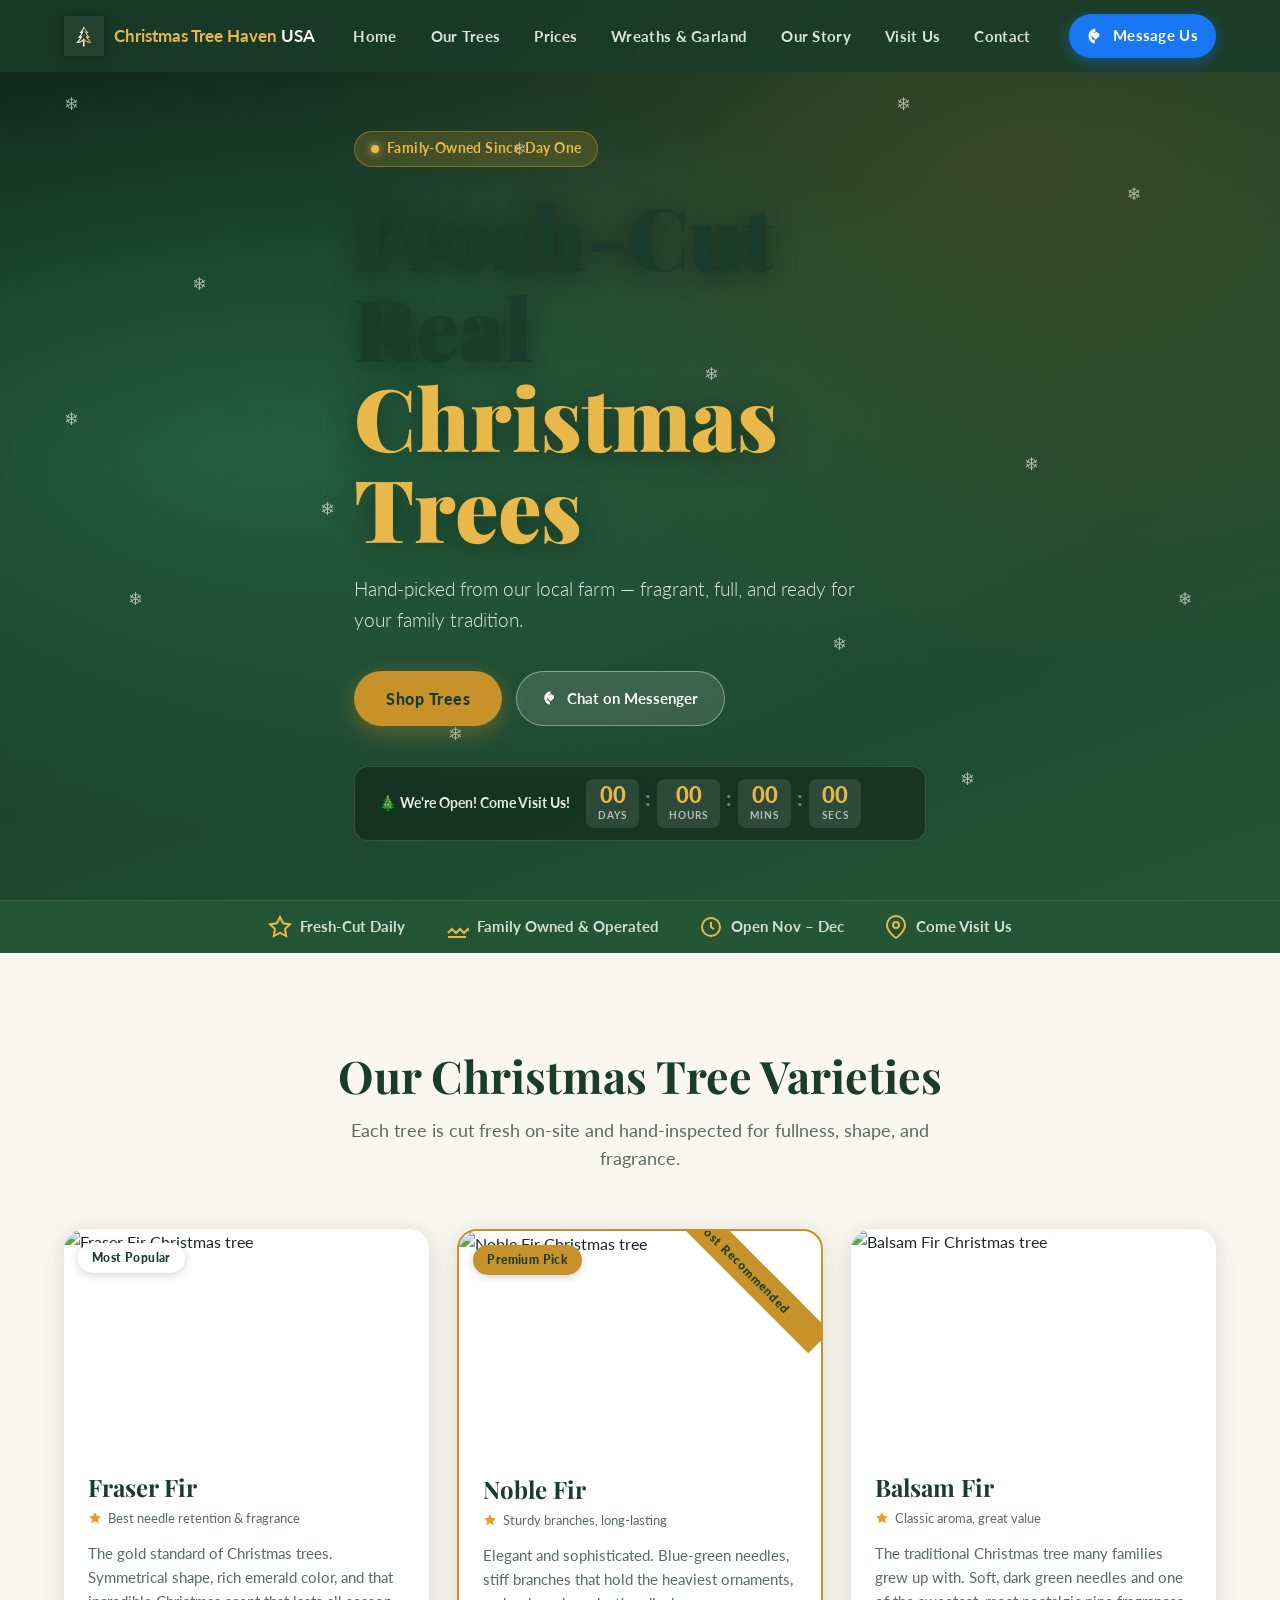
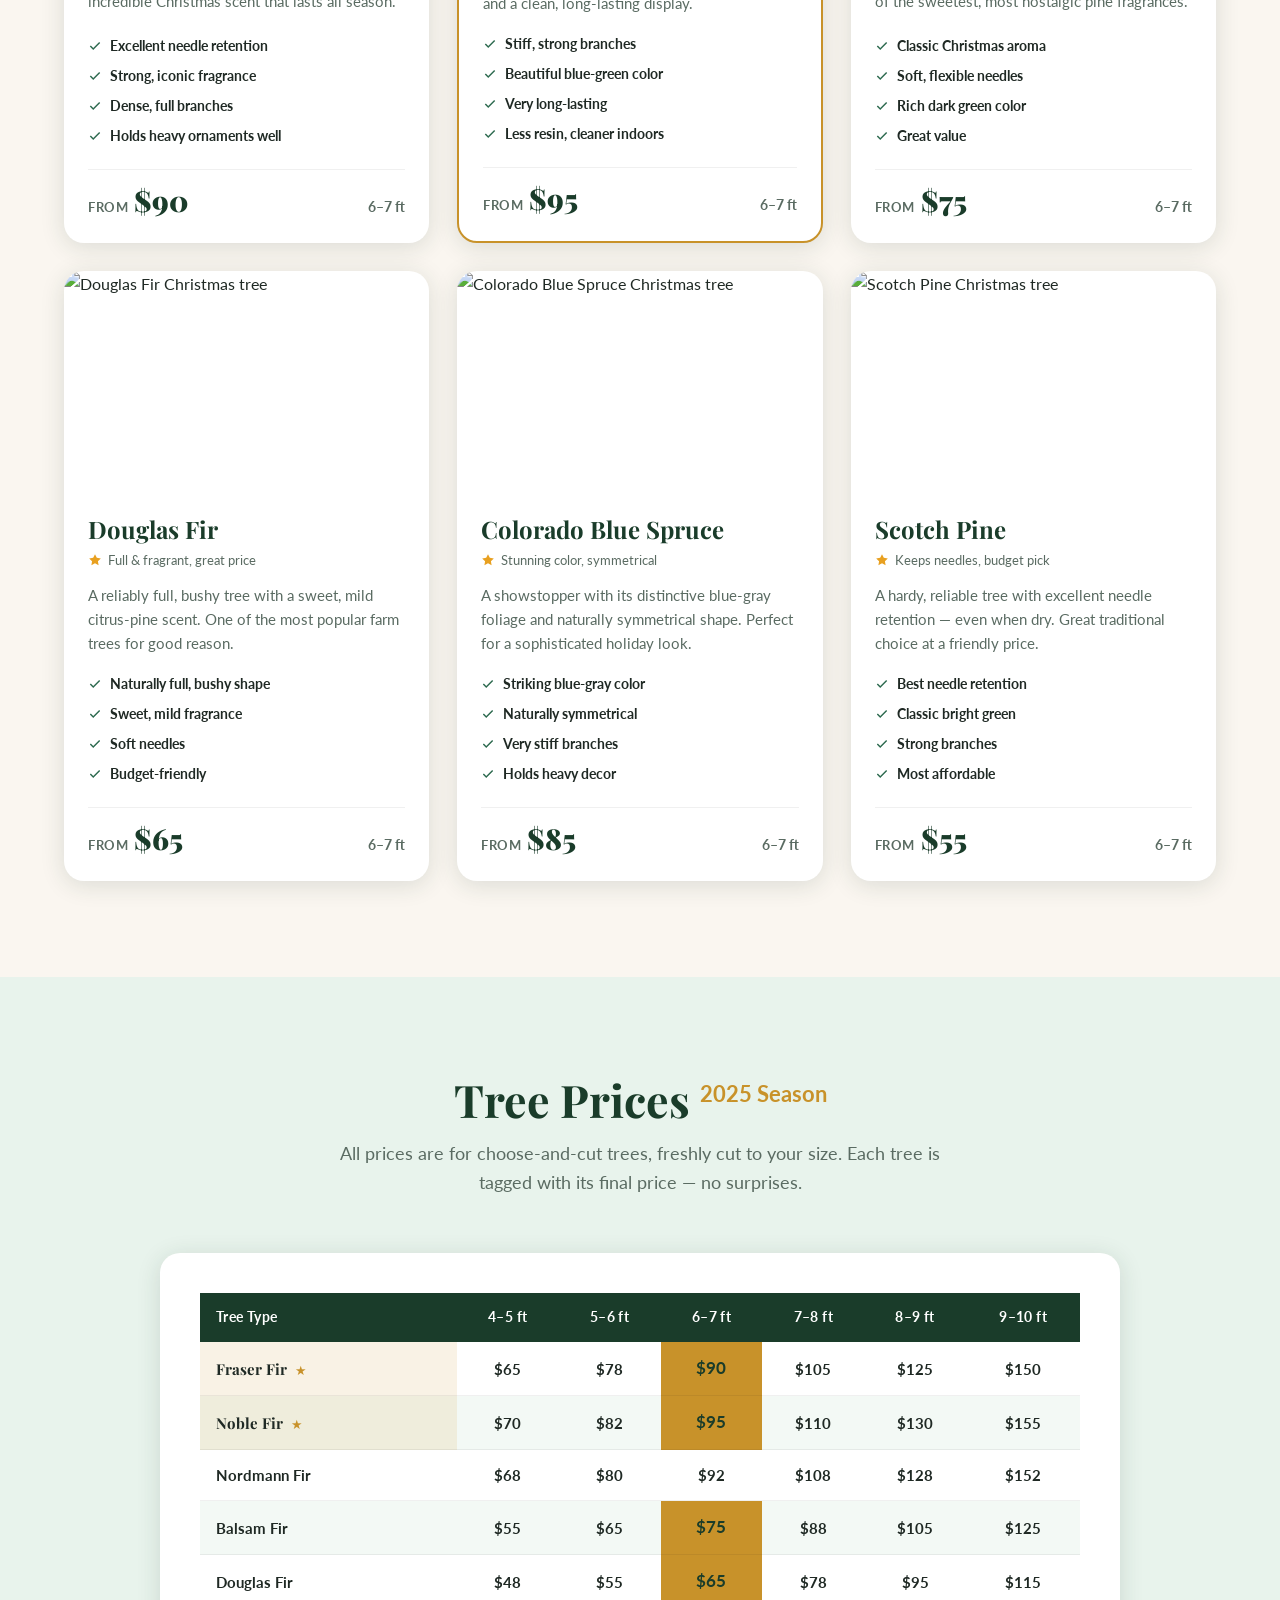
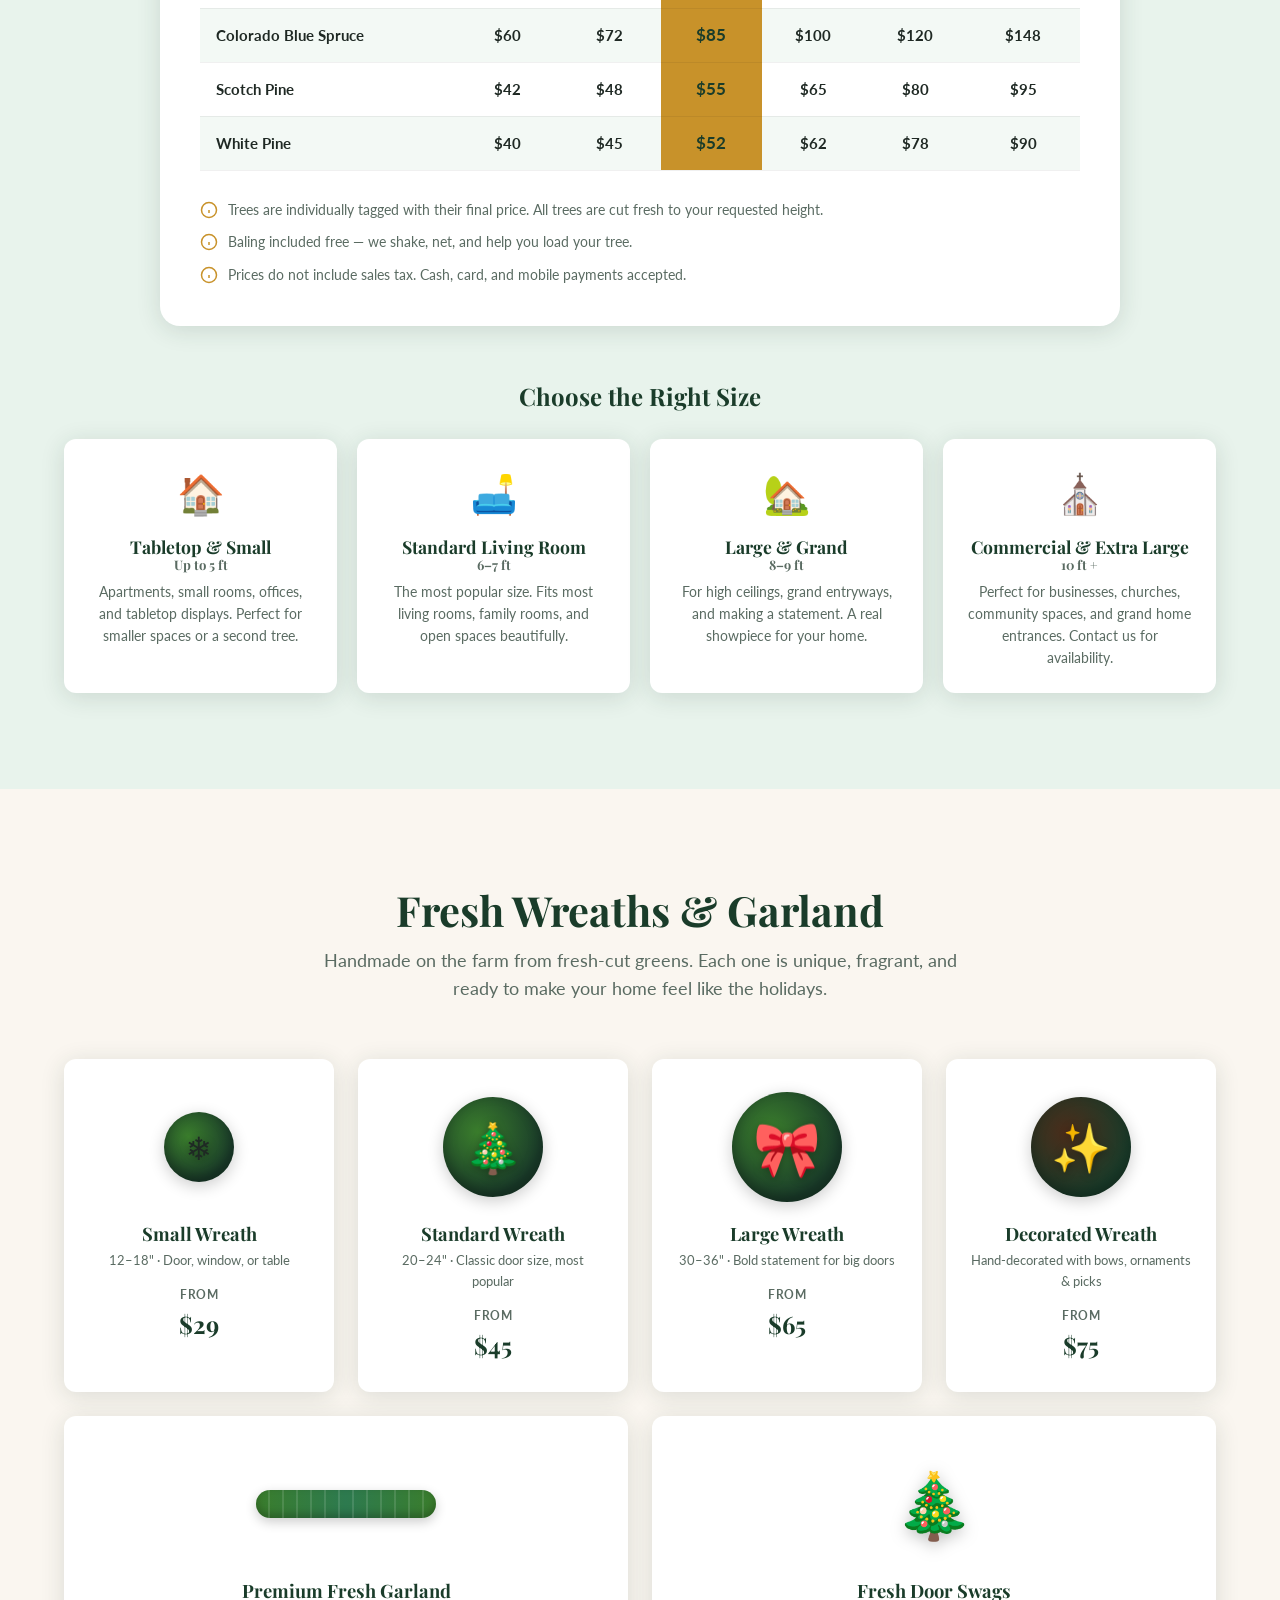
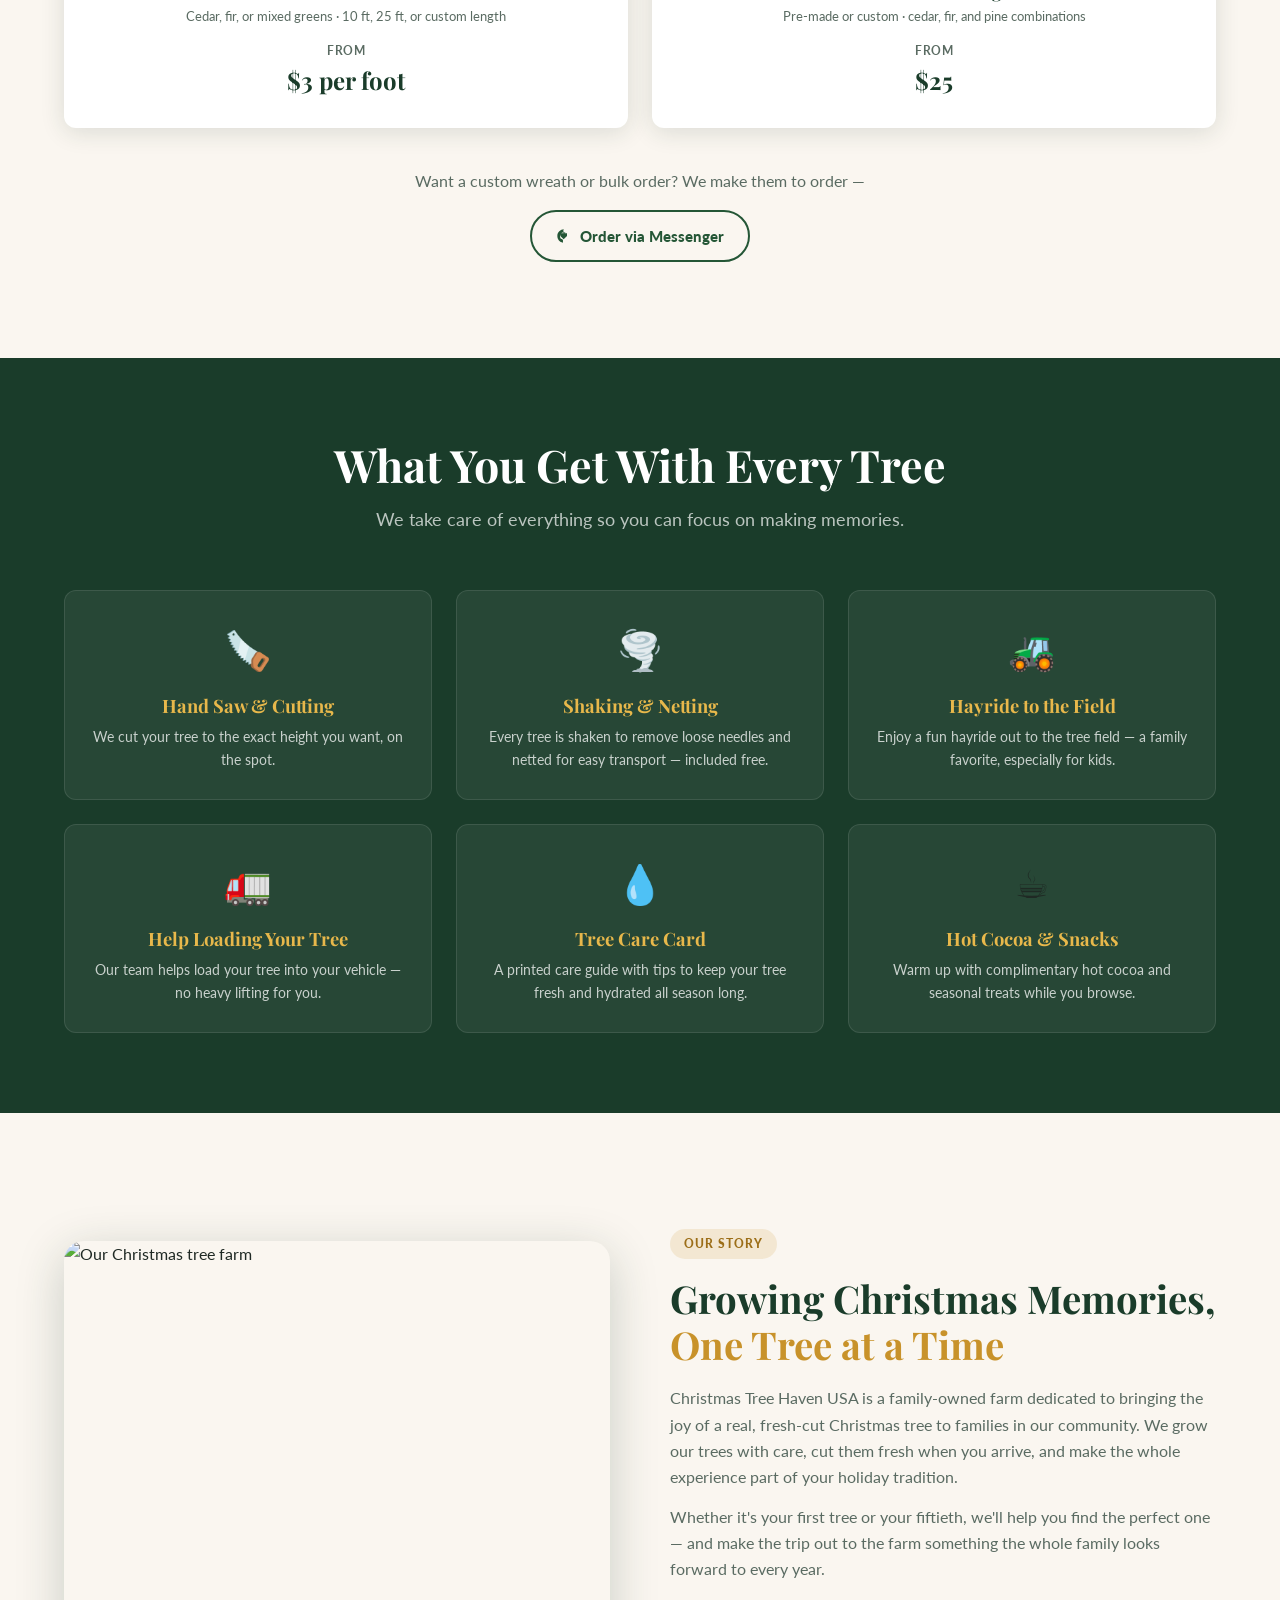
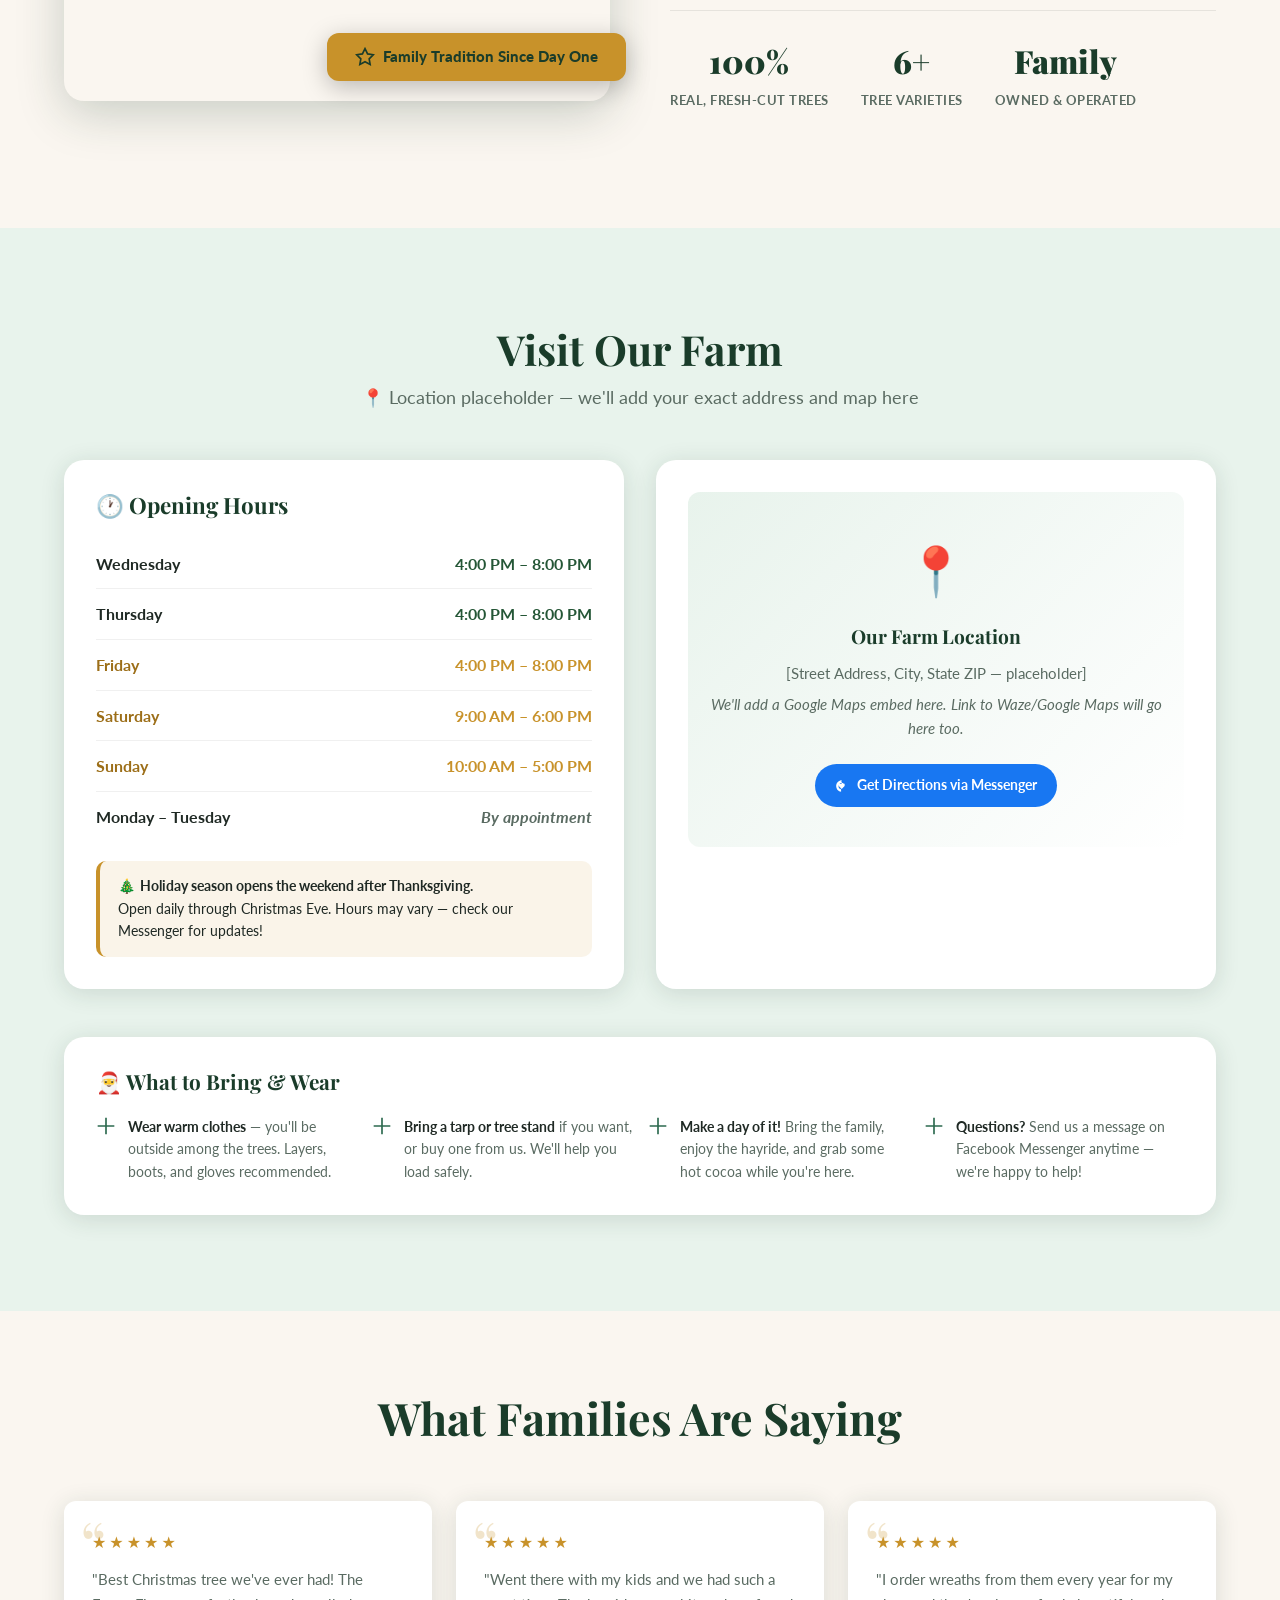
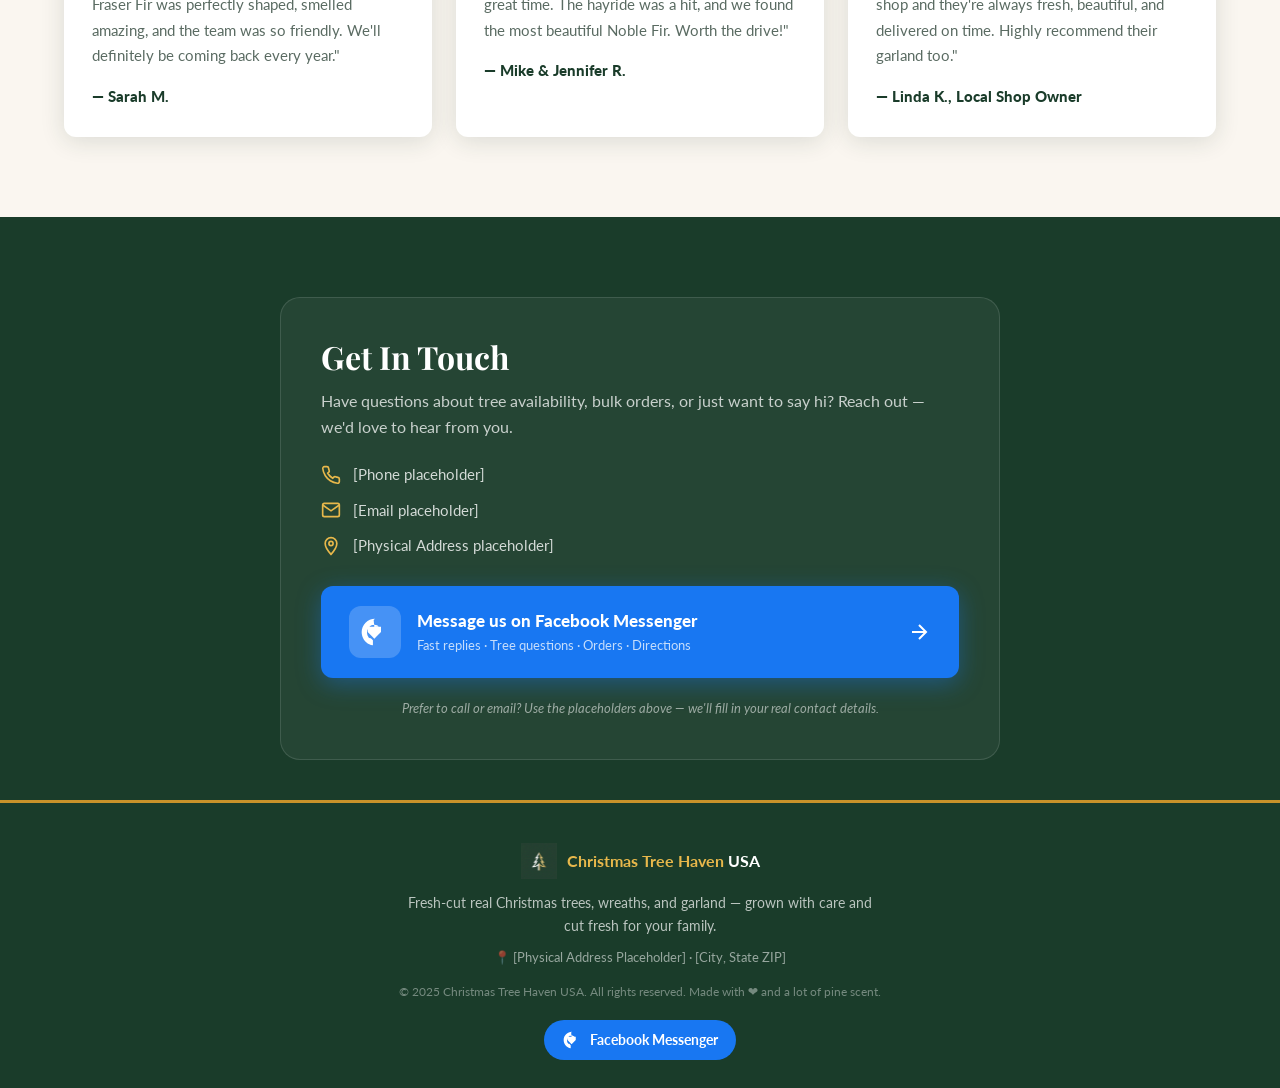
==== index.html @ 44f50b4e "Initial commit: Christmas Tree Haven USA website - Single-page site: hero, tree varieties, pricing t" ====
<!DOCTYPE html>
<html lang="en">
<head>
  <meta charset="UTF-8">
  <meta name="viewport" content="width=device-width, initial-scale=1.0">
  <title>Christmas Tree Haven USA — Fresh Cut Real Christmas Trees</title>
  <meta name="description" content="Family-owned Christmas tree farm offering fresh-cut Fraser Fir, Noble Fir, Balsam Fir, Douglas Fir, Colorado Blue Spruce, and Scotch Pine. Wreaths, garlands, and tree stands too. Visit us this holiday season!">
  <link rel="preconnect" href="https://fonts.googleapis.com">
  <link rel="preconnect" href="https://fonts.gstatic.com" crossorigin>
  <link href="https://fonts.googleapis.com/css2?family=Playfair+Display:wght@400;700;900&family=Lato:wght@300;400;700;900&display=swap" rel="stylesheet">
  <link rel="stylesheet" href="styles.css">
  <link rel="icon" type="image/png" href="icon.png">
</head>
<body>

  <nav class="navbar" id="navbar">
    <div class="nav-container">
      <a href="#home" class="logo">
        <img src="icon.png" alt="Christmas Tree Haven USA" class="logo-icon">
        <span class="logo-text"><strong>Christmas Tree Haven</strong> USA</span>
      </a>
      <ul class="nav-links" id="nav-links">
        <li><a href="#home">Home</a></li>
        <li><a href="#trees">Our Trees</a></li>
        <li><a href="#prices">Prices</a></li>
        <li><a href="#wreaths">Wreaths &amp; Garland</a></li>
        <li><a href="#about">Our Story</a></li>
        <li><a href="#visit">Visit Us</a></li>
        <li><a href="#contact">Contact</a></li>
      </ul>
      <a href="https://m.me/placeholder" target="_blank" class="btn-messenger" id="nav-messenger">
        <svg width="18" height="18" viewBox="0 0 24 24" fill="currentColor"><path d="M12 2.04C6.5 2.04 2 6.53 2 12.06c0 5.02 3.66 9.4 8.44 9.9v-3.8l-1.56-1.56C7.42 17.16 6 14.8 6 12.06c0-3.05 2.47-5.5 5.5-5.5 1.47 0 2.78.66 3.64 1.68L11.5 8h-5v4l5 5 5-5v-4h-5l-.5-4.98z"/></svg>
        Message Us
      </a>
      <button class="mobile-toggle" id="mobile-toggle" aria-label="Menu">
        <span></span><span></span><span></span>
      </button>
    </div>
  </nav>

  <section id="home" class="hero">
    <div class="hero-bg">
      <div class="hero-overlay"></div>
      <div class="snowflakes" aria-hidden="true">
        <span style="left:5%;top:10%;animation-delay:0s;animation-duration:8s">❄</span>
        <span style="left:15%;top:30%;animation-delay:1.2s;animation-duration:10s">❄</span>
        <span style="left:25%;top:55%;animation-delay:2.5s;animation-duration:7s">❄</span>
        <span style="left:40%;top:15%;animation-delay:0.8s;animation-duration:11s">❄</span>
        <span style="left:55%;top:40%;animation-delay:3s;animation-duration:9s">❄</span>
        <span style="left:70%;top:10%;animation-delay:1.8s;animation-duration:12s">❄</span>
        <span style="left:80%;top:50%;animation-delay:0.5s;animation-duration:8s">❄</span>
        <span style="left:88%;top:20%;animation-delay:2.2s;animation-duration:10s">❄</span>
        <span style="left:10%;top:65%;animation-delay:4s;animation-duration:13s">❄</span>
        <span style="left:65%;top:70%;animation-delay:1.5s;animation-duration:9s">❄</span>
        <span style="left:35%;top:80%;animation-delay:3.3s;animation-duration:11s">❄</span>
        <span style="left:92%;top:65%;animation-delay:0.3s;animation-duration:7s">❄</span>
        <span style="left:50%;top:5%;animation-delay:2s;animation-duration:10s">❄</span>
        <span style="left:5%;top:45%;animation-delay:5s;animation-duration:14s">❄</span>
        <span style="left:75%;top:85%;animation-delay:0.7s;animation-duration:9s">❄</span>
      </div>
    </div>
    <div class="hero-content">
      <div class="hero-badge"><span class="badge-dot"></span> Family-Owned Since Day One</div>
      <h1 class="hero-title">Fresh-Cut Real<br><span class="hero-title-accent">Christmas Trees</span></h1>
      <p class="hero-subtitle">Hand-picked from our local farm — fragrant, full, and ready for your family tradition.</p>
      <div class="hero-cta">
        <a href="#trees" class="btn-primary">Shop Trees</a>
        <a href="https://m.me/placeholder" target="_blank" class="btn-secondary" id="hero-messenger">
          <svg width="16" height="16" viewBox="0 0 24 24" fill="currentColor"><path d="M12 2.04C6.5 2.04 2 6.53 2 12.06c0 5.02 3.66 9.4 8.44 9.9v-3.8l-1.56-1.56C7.42 17.16 6 14.8 6 12.06c0-3.05 2.47-5.5 5.5-5.5 1.47 0 2.78.66 3.64 1.68L11.5 8h-5v4l5 5 5-5v-4h-5l-.5-4.98z"/></svg>
          Chat on Messenger
        </a>
      </div>
      <div class="countdown-bar" id="countdown">
        <span class="countdown-label">🎄 Holiday Season Opens In:</span>
        <div class="countdown-times">
          <div class="cd-unit"><span class="cd-num" id="cd-days">--</span><span class="cd-label">Days</span></div>
          <div class="cd-sep">:</div>
          <div class="cd-unit"><span class="cd-num" id="cd-hours">--</span><span class="cd-label">Hours</span></div>
          <div class="cd-sep">:</div>
          <div class="cd-unit"><span class="cd-num" id="cd-mins">--</span><span class="cd-label">Mins</span></div>
          <div class="cd-sep">:</div>
          <div class="cd-unit"><span class="cd-num" id="cd-secs">--</span><span class="cd-label">Secs</span></div>
        </div>
      </div>
    </div>
    <div class="hero-image-wrap">
      <img src="TREE1.jpeg" alt="Beautiful decorated Christmas tree" class="hero-img hero-img-1" loading="eager">
      <img src="TREE2.jpeg" alt="Christmas tree close up" class="hero-img hero-img-2" loading="lazy">
    </div>
  </section>

  <section class="trust-strip">
    <div class="trust-inner">
      <div class="trust-item"><svg width="24" height="24" viewBox="0 0 24 24" fill="none" stroke="currentColor" stroke-width="2"><path d="M12 2L15.09 8.26L22 9.27L17 14.14L18.18 21.02L12 17.77L5.82 21.02L7 14.14L2 9.27L8.91 8.26L12 2z"/></svg><span>Fresh-Cut Daily</span></div>
      <div class="trust-item"><svg width="24" height="24" viewBox="0 0 24 24" fill="none" stroke="currentColor" stroke-width="2"><path d="M3 18l4-4 4 4 4-4 4 4 4-4 4 4"/><path d="M3 22h18"/></svg><span>Family Owned &amp; Operated</span></div>
      <div class="trust-item"><svg width="24" height="24" viewBox="0 0 24 24" fill="none" stroke="currentColor" stroke-width="2"><circle cx="12" cy="12" r="9"/><path d="M12 7v5l3 2"/></svg><span>Open Nov – Dec</span></div>
      <div class="trust-item"><svg width="24" height="24" viewBox="0 0 24 24" fill="none" stroke="currentColor" stroke-width="2"><path d="M21 10c0 7-9 13-9 13s-9-6-9-13a9 9 0 0118 0z"/><circle cx="12" cy="10" r="3"/></svg><span>Come Visit Us</span></div>
    </div>
  </section>

  <section id="trees" class="section-trees">
    <div class="container">
      <div class="section-header">
        <h2>Our Christmas Tree Varieties</h2>
        <p class="section-sub">Each tree is cut fresh on-site and hand-inspected for fullness, shape, and fragrance.</p>
      </div>
      <div class="trees-grid">
        <div class="tree-card">
          <div class="tree-card-img">
            <img src="TREE3.jpeg" alt="Fraser Fir Christmas tree" loading="lazy">
            <span class="tree-tag">Most Popular</span>
          </div>
          <div class="tree-card-body">
            <h3>Fraser Fir</h3>
            <div class="tree-rating"><svg width="14" height="14" viewBox="0 0 24 24" fill="#e8a020"><path d="M12 2L15.09 8.26L22 9.27L17 14.14L18.18 21.02L12 17.77L5.82 21.02L7 14.14L2 9.27L8.91 8.26L12 2z"/></svg><span>Best needle retention &amp; fragrance</span></div>
            <p>The gold standard of Christmas trees. Symmetrical shape, rich emerald color, and that incredible Christmas scent that lasts all season.</p>
            <ul class="tree-features">
              <li><svg width="14" height="14" viewBox="0 0 24 24" fill="none" stroke="#2d6a4f" stroke-width="2.5"><polyline points="20 6 9 17 4 12"/></svg>Excellent needle retention</li>
              <li><svg width="14" height="14" viewBox="0 0 24 24" fill="none" stroke="#2d6a4f" stroke-width="2.5"><polyline points="20 6 9 17 4 12"/></svg>Strong, iconic fragrance</li>
              <li><svg width="14" height="14" viewBox="0 0 24 24" fill="none" stroke="#2d6a4f" stroke-width="2.5"><polyline points="20 6 9 17 4 12"/></svg>Dense, full branches</li>
              <li><svg width="14" height="14" viewBox="0 0 24 24" fill="none" stroke="#2d6a4f" stroke-width="2.5"><polyline points="20 6 9 17 4 12"/></svg>Holds heavy ornaments well</li>
            </ul>
            <div class="tree-price-row"><span class="tree-price-from">From</span><span class="tree-price">$90</span><span class="tree-price-meta">6–7 ft</span></div>
          </div>
        </div>
        <div class="tree-card featured">
          <div class="tree-card-img">
            <img src="TREE4.jpeg" alt="Noble Fir Christmas tree" loading="lazy">
            <span class="tree-tag tree-tag-featured">Premium Pick</span>
          </div>
          <div class="tree-card-body">
            <h3>Noble Fir</h3>
            <div class="tree-rating"><svg width="14" height="14" viewBox="0 0 24 24" fill="#e8a020"><path d="M12 2L15.09 8.26L22 9.27L17 14.14L18.18 21.02L12 17.77L5.82 21.02L7 14.14L2 9.27L8.91 8.26L12 2z"/></svg><span>Sturdy branches, long-lasting</span></div>
            <p>Elegant and sophisticated. Blue-green needles, stiff branches that hold the heaviest ornaments, and a clean, long-lasting display.</p>
            <ul class="tree-features">
              <li><svg width="14" height="14" viewBox="0 0 24 24" fill="none" stroke="#2d6a4f" stroke-width="2.5"><polyline points="20 6 9 17 4 12"/></svg>Stiff, strong branches</li>
              <li><svg width="14" height="14" viewBox="0 0 24 24" fill="none" stroke="#2d6a4f" stroke-width="2.5"><polyline points="20 6 9 17 4 12"/></svg>Beautiful blue-green color</li>
              <li><svg width="14" height="14" viewBox="0 0 24 24" fill="none" stroke="#2d6a4f" stroke-width="2.5"><polyline points="20 6 9 17 4 12"/></svg>Very long-lasting</li>
              <li><svg width="14" height="14" viewBox="0 0 24 24" fill="none" stroke="#2d6a4f" stroke-width="2.5"><polyline points="20 6 9 17 4 12"/></svg>Less resin, cleaner indoors</li>
            </ul>
            <div class="tree-price-row"><span class="tree-price-from">From</span><span class="tree-price">$95</span><span class="tree-price-meta">6–7 ft</span></div>
          </div>
        </div>
        <div class="tree-card">
          <div class="tree-card-img">
            <img src="TREE5.jpeg" alt="Balsam Fir Christmas tree" loading="lazy">
          </div>
          <div class="tree-card-body">
            <h3>Balsam Fir</h3>
            <div class="tree-rating"><svg width="14" height="14" viewBox="0 0 24 24" fill="#e8a020"><path d="M12 2L15.09 8.26L22 9.27L17 14.14L18.18 21.02L12 17.77L5.82 21.02L7 14.14L2 9.27L8.91 8.26L12 2z"/></svg><span>Classic aroma, great value</span></div>
            <p>The traditional Christmas tree many families grew up with. Soft, dark green needles and one of the sweetest, most nostalgic pine fragrances.</p>
            <ul class="tree-features">
              <li><svg width="14" height="14" viewBox="0 0 24 24" fill="none" stroke="#2d6a4f" stroke-width="2.5"><polyline points="20 6 9 17 4 12"/></svg>Classic Christmas aroma</li>
              <li><svg width="14" height="14" viewBox="0 0 24 24" fill="none" stroke="#2d6a4f" stroke-width="2.5"><polyline points="20 6 9 17 4 12"/></svg>Soft, flexible needles</li>
              <li><svg width="14" height="14" viewBox="0 0 24 24" fill="none" stroke="#2d6a4f" stroke-width="2.5"><polyline points="20 6 9 17 4 12"/></svg>Rich dark green color</li>
              <li><svg width="14" height="14" viewBox="0 0 24 24" fill="none" stroke="#2d6a4f" stroke-width="2.5"><polyline points="20 6 9 17 4 12"/></svg>Great value</li>
            </ul>
            <div class="tree-price-row"><span class="tree-price-from">From</span><span class="tree-price">$75</span><span class="tree-price-meta">6–7 ft</span></div>
          </div>
        </div>
        <div class="tree-card">
          <div class="tree-card-img">
            <img src="TREE1.jpeg" alt="Douglas Fir Christmas tree" loading="lazy">
          </div>
          <div class="tree-card-body">
            <h3>Douglas Fir</h3>
            <div class="tree-rating"><svg width="14" height="14" viewBox="0 0 24 24" fill="#e8a020"><path d="M12 2L15.09 8.26L22 9.27L17 14.14L18.18 21.02L12 17.77L5.82 21.02L7 14.14L2 9.27L8.91 8.26L12 2z"/></svg><span>Full &amp; fragrant, great price</span></div>
            <p>A reliably full, bushy tree with a sweet, mild citrus-pine scent. One of the most popular farm trees for good reason.</p>
            <ul class="tree-features">
              <li><svg width="14" height="14" viewBox="0 0 24 24" fill="none" stroke="#2d6a4f" stroke-width="2.5"><polyline points="20 6 9 17 4 12"/></svg>Naturally full, bushy shape</li>
              <li><svg width="14" height="14" viewBox="0 0 24 24" fill="none" stroke="#2d6a4f" stroke-width="2.5"><polyline points="20 6 9 17 4 12"/></svg>Sweet, mild fragrance</li>
              <li><svg width="14" height="14" viewBox="0 0 24 24" fill="none" stroke="#2d6a4f" stroke-width="2.5"><polyline points="20 6 9 17 4 12"/></svg>Soft needles</li>
              <li><svg width="14" height="14" viewBox="0 0 24 24" fill="none" stroke="#2d6a4f" stroke-width="2.5"><polyline points="20 6 9 17 4 12"/></svg>Budget-friendly</li>
            </ul>
            <div class="tree-price-row"><span class="tree-price-from">From</span><span class="tree-price">$65</span><span class="tree-price-meta">6–7 ft</span></div>
          </div>
        </div>
        <div class="tree-card">
          <div class="tree-card-img">
            <img src="TREE2.jpeg" alt="Colorado Blue Spruce Christmas tree" loading="lazy">
          </div>
          <div class="tree-card-body">
            <h3>Colorado Blue Spruce</h3>
            <div class="tree-rating"><svg width="14" height="14" viewBox="0 0 24 24" fill="#e8a020"><path d="M12 2L15.09 8.26L22 9.27L17 14.14L18.18 21.02L12 17.77L5.82 21.02L7 14.14L2 9.27L8.91 8.26L12 2z"/></svg><span>Stunning color, symmetrical</span></div>
            <p>A showstopper with its distinctive blue-gray foliage and naturally symmetrical shape. Perfect for a sophisticated holiday look.</p>
            <ul class="tree-features">
              <li><svg width="14" height="14" viewBox="0 0 24 24" fill="none" stroke="#2d6a4f" stroke-width="2.5"><polyline points="20 6 9 17 4 12"/></svg>Striking blue-gray color</li>
              <li><svg width="14" height="14" viewBox="0 0 24 24" fill="none" stroke="#2d6a4f" stroke-width="2.5"><polyline points="20 6 9 17 4 12"/></svg>Naturally symmetrical</li>
              <li><svg width="14" height="14" viewBox="0 0 24 24" fill="none" stroke="#2d6a4f" stroke-width="2.5"><polyline points="20 6 9 17 4 12"/></svg>Very stiff branches</li>
              <li><svg width="14" height="14" viewBox="0 0 24 24" fill="none" stroke="#2d6a4f" stroke-width="2.5"><polyline points="20 6 9 17 4 12"/></svg>Holds heavy decor</li>
            </ul>
            <div class="tree-price-row"><span class="tree-price-from">From</span><span class="tree-price">$85</span><span class="tree-price-meta">6–7 ft</span></div>
          </div>
        </div>
        <div class="tree-card">
          <div class="tree-card-img">
            <img src="TREE3.jpeg" alt="Scotch Pine Christmas tree" loading="lazy">
          </div>
          <div class="tree-card-body">
            <h3>Scotch Pine</h3>
            <div class="tree-rating"><svg width="14" height="14" viewBox="0 0 24 24" fill="#e8a020"><path d="M12 2L15.09 8.26L22 9.27L17 14.14L18.18 21.02L12 17.77L5.82 21.02L7 14.14L2 9.27L8.91 8.26L12 2z"/></svg><span>Keeps needles, budget pick</span></div>
            <p>A hardy, reliable tree with excellent needle retention — even when dry. Great traditional choice at a friendly price.</p>
            <ul class="tree-features">
              <li><svg width="14" height="14" viewBox="0 0 24 24" fill="none" stroke="#2d6a4f" stroke-width="2.5"><polyline points="20 6 9 17 4 12"/></svg>Best needle retention</li>
              <li><svg width="14" height="14" viewBox="0 0 24 24" fill="none" stroke="#2d6a4f" stroke-width="2.5"><polyline points="20 6 9 17 4 12"/></svg>Classic bright green</li>
              <li><svg width="14" height="14" viewBox="0 0 24 24" fill="none" stroke="#2d6a4f" stroke-width="2.5"><polyline points="20 6 9 17 4 12"/></svg>Strong branches</li>
              <li><svg width="14" height="14" viewBox="0 0 24 24" fill="none" stroke="#2d6a4f" stroke-width="2.5"><polyline points="20 6 9 17 4 12"/></svg>Most affordable</li>
            </ul>
            <div class="tree-price-row"><span class="tree-price-from">From</span><span class="tree-price">$55</span><span class="tree-price-meta">6–7 ft</span></div>
          </div>
        </div>
      </div>
    </div>
  </section>

  <section id="prices" class="section-pricing">
    <div class="container">
      <div class="section-header">
        <h2>Tree Prices <span class="section-year">2025 Season</span></h2>
        <p class="section-sub">All prices are for choose-and-cut trees, freshly cut to your size. Each tree is tagged with its final price — no surprises.</p>
      </div>
      <div class="pricing-card">
        <div class="pricing-table-wrap">
          <table class="pricing-table">
            <thead>
              <tr><th>Tree Type</th><th>4–5 ft</th><th>5–6 ft</th><th>6–7 ft</th><th>7–8 ft</th><th>8–9 ft</th><th>9–10 ft</th></tr>
            </thead>
            <tbody>
              <tr><td class="pt-type pt-featured"><strong>Fraser Fir</strong> <span class="pt-star">★</span></td><td>$65</td><td>$78</td><td class="pt-highlight">$90</td><td>$105</td><td>$125</td><td>$150</td></tr>
              <tr><td class="pt-type pt-featured"><strong>Noble Fir</strong> <span class="pt-star">★</span></td><td>$70</td><td>$82</td><td class="pt-highlight">$95</td><td>$110</td><td>$130</td><td>$155</td></tr>
              <tr><td class="pt-type">Nordmann Fir</td><td>$68</td><td>$80</td><td>$92</td><td>$108</td><td>$128</td><td>$152</td></tr>
              <tr><td class="pt-type">Balsam Fir</td><td>$55</td><td>$65</td><td class="pt-highlight">$75</td><td>$88</td><td>$105</td><td>$125</td></tr>
              <tr><td class="pt-type">Douglas Fir</td><td>$48</td><td>$55</td><td class="pt-highlight">$65</td><td>$78</td><td>$95</td><td>$115</td></tr>
              <tr><td class="pt-type">Colorado Blue Spruce</td><td>$60</td><td>$72</td><td class="pt-highlight">$85</td><td>$100</td><td>$120</td><td>$148</td></tr>
              <tr><td class="pt-type">Scotch Pine</td><td>$42</td><td>$48</td><td class="pt-highlight">$55</td><td>$65</td><td>$80</td><td>$95</td></tr>
              <tr><td class="pt-type">White Pine</td><td>$40</td><td>$45</td><td class="pt-highlight">$52</td><td>$62</td><td>$78</td><td>$90</td></tr>
            </tbody>
          </table>
        </div>
        <div class="pricing-notes">
          <div class="pricing-note"><svg width="18" height="18" viewBox="0 0 24 24" fill="none" stroke="currentColor" stroke-width="2"><circle cx="12" cy="12" r="10"/><path d="M12 16v-4M12 8h.01"/></svg><span>Trees are individually tagged with their final price. All trees are cut fresh to your requested height.</span></div>
          <div class="pricing-note"><svg width="18" height="18" viewBox="0 0 24 24" fill="none" stroke="currentColor" stroke-width="2"><circle cx="12" cy="12" r="10"/><path d="M12 16v-4M12 8h.01"/></svg><span>Baling included free — we shake, net, and help you load your tree.</span></div>
          <div class="pricing-note"><svg width="18" height="18" viewBox="0 0 24 24" fill="none" stroke="currentColor" stroke-width="2"><circle cx="12" cy="12" r="10"/><path d="M12 16v-4M12 8h.01"/></svg><span>Prices do not include sales tax. Cash, card, and mobile payments accepted.</span></div>
        </div>
      </div>
      <div class="size-guide-wrap">
        <h3 class="size-guide-title">Choose the Right Size</h3>
        <div class="size-guide-grid">
          <div class="size-guide-item"><div class="sg-icon">🏠</div><h4>Tabletop &amp; Small<br/><small>Up to 5 ft</small></h4><p>Apartments, small rooms, offices, and tabletop displays. Perfect for smaller spaces or a second tree.</p></div>
          <div class="size-guide-item"><div class="sg-icon">🛋️</div><h4>Standard Living Room<br/><small>6–7 ft</small></h4><p>The most popular size. Fits most living rooms, family rooms, and open spaces beautifully.</p></div>
          <div class="size-guide-item"><div class="sg-icon">🏡</div><h4>Large &amp; Grand<br/><small>8–9 ft</small></h4><p>For high ceilings, grand entryways, and making a statement. A real showpiece for your home.</p></div>
          <div class="size-guide-item"><div class="sg-icon">⛪</div><h4>Commercial &amp; Extra Large<br/><small>10 ft +</small></h4><p>Perfect for businesses, churches, community spaces, and grand home entrances. Contact us for availability.</p></div>
        </div>
      </div>
    </div>
  </section>

  <section id="wreaths" class="section-wreaths">
    <div class="container">
      <div class="wreaths-header">
        <h2>Fresh Wreaths &amp; Garland</h2>
        <p class="section-sub">Handmade on the farm from fresh-cut greens. Each one is unique, fragrant, and ready to make your home feel like the holidays.</p>
      </div>
      <div class="wreaths-grid">
        <div class="wreath-card"><div class="wreath-visual wreath-sm"><div class="wreath-circle"><div class="wreath-inner">❄</div></div></div><h3>Small Wreath</h3><p class="wreath-spec">12–18" · Door, window, or table</p><div class="wreath-price"><span>From</span><strong>$29</strong></div></div>
        <div class="wreath-card"><div class="wreath-visual wreath-md"><div class="wreath-circle"><div class="wreath-inner">🎄</div></div></div><h3>Standard Wreath</h3><p class="wreath-spec">20–24" · Classic door size, most popular</p><div class="wreath-price"><span>From</span><strong>$45</strong></div></div>
        <div class="wreath-card"><div class="wreath-visual wreath-lg"><div class="wreath-circle"><div class="wreath-inner">🎀</div></div></div><h3>Large Wreath</h3><p class="wreath-spec">30–36" · Bold statement for big doors</p><div class="wreath-price"><span>From</span><strong>$65</strong></div></div>
        <div class="wreath-card"><div class="wreath-visual wreath-decorated"><div class="wreath-circle wreath-deco"><div class="wreath-inner">✨</div></div></div><h3>Decorated Wreath</h3><p class="wreath-spec">Hand-decorated with bows, ornaments &amp; picks</p><div class="wreath-price"><span>From</span><strong>$75</strong></div></div>
        <div class="wreath-card wide"><div class="wreath-visual garland"><div class="garland-bar"></div></div><h3>Premium Fresh Garland</h3><p class="wreath-spec">Cedar, fir, or mixed greens · 10 ft, 25 ft, or custom length</p><div class="wreath-price"><span>From</span><strong>$3 per foot</strong></div></div>
        <div class="wreath-card wide"><div class="wreath-visual swag"><div class="swag-shape">🎄</div></div><h3>Fresh Door Swags</h3><p class="wreath-spec">Pre-made or custom · cedar, fir, and pine combinations</p><div class="wreath-price"><span>From</span><strong>$25</strong></div></div>
      </div>
      <div class="wreath-cta">
        <p class="wreath-cta-text">Want a custom wreath or bulk order? We make them to order —</p>
        <a href="https://m.me/placeholder" target="_blank" class="btn-messenger-outline" id="wreath-messenger">
          <svg width="16" height="16" viewBox="0 0 24 24" fill="currentColor"><path d="M12 2.04C6.5 2.04 2 6.53 2 12.06c0 5.02 3.66 9.4 8.44 9.9v-3.8l-1.56-1.56C7.42 17.16 6 14.8 6 12.06c0-3.05 2.47-5.5 5.5-5.5 1.47 0 2.78.66 3.64 1.68L11.5 8h-5v4l5 5 5-5v-4h-5l-.5-4.98z"/></svg>
          Order via Messenger
        </a>
      </div>
    </div>
  </section>

  <section class="section-includes">
    <div class="container">
      <div class="section-header centered"><h2>What You Get With Every Tree</h2><p class="section-sub">We take care of everything so you can focus on making memories.</p></div>
      <div class="includes-grid">
        <div class="include-item"><div class="include-icon">🪚</div><h4>Hand Saw &amp; Cutting</h4><p>We cut your tree to the exact height you want, on the spot.</p></div>
        <div class="include-item"><div class="include-icon">🌪️</div><h4>Shaking &amp; Netting</h4><p>Every tree is shaken to remove loose needles and netted for easy transport — included free.</p></div>
        <div class="include-item"><div class="include-icon">🚜</div><h4>Hayride to the Field</h4><p>Enjoy a fun hayride out to the tree field — a family favorite, especially for kids.</p></div>
        <div class="include-item"><div class="include-icon">🚛</div><h4>Help Loading Your Tree</h4><p>Our team helps load your tree into your vehicle — no heavy lifting for you.</p></div>
        <div class="include-item"><div class="include-icon">💧</div><h4>Tree Care Card</h4><p>A printed care guide with tips to keep your tree fresh and hydrated all season long.</p></div>
        <div class="include-item"><div class="include-icon">☕</div><h4>Hot Cocoa &amp; Snacks</h4><p>Warm up with complimentary hot cocoa and seasonal treats while you browse.</p></div>
      </div>
    </div>
  </section>

  <section id="about" class="section-about">
    <div class="container">
      <div class="about-grid">
        <div class="about-image-wrap">
          <img src="TREE4.jpeg" alt="Our Christmas tree farm" class="about-img" loading="lazy">
          <div class="about-image-badge"><svg width="20" height="20" viewBox="0 0 24 24" fill="none" stroke="currentColor" stroke-width="2"><path d="M12 2L15.09 8.26L22 9.27L17 14.14L18.18 21.02L12 17.77L5.82 21.02L7 14.14L2 9.27L8.91 8.26L12 2z"/></svg>Family Tradition Since Day One</div>
        </div>
        <div class="about-text">
          <div class="about-badge-sm">Our Story</div>
          <h2>Growing Christmas Memories, <span class="accent">One Tree at a Time</span></h2>
          <p>Christmas Tree Haven USA is a family-owned farm dedicated to bringing the joy of a real, fresh-cut Christmas tree to families in our community. We grow our trees with care, cut them fresh when you arrive, and make the whole experience part of your holiday tradition.</p>
          <p>Whether it's your first tree or your fiftieth, we'll help you find the perfect one — and make the trip out to the farm something the whole family looks forward to every year.</p>
          <div class="about-stats">
            <div class="stat"><span class="stat-num">100%</span><span class="stat-label">Real, Fresh-Cut Trees</span></div>
            <div class="stat"><span class="stat-num">6+</span><span class="stat-label">Tree Varieties</span></div>
            <div class="stat"><span class="stat-num">Family</span><span class="stat-label">Owned &amp; Operated</span></div>
          </div>
        </div>
      </div>
    </div>
  </section>

  <section id="visit" class="section-visit">
    <div class="container">
      <div class="visit-header"><h2>Visit Our Farm</h2><p class="section-sub">📍 Location placeholder — we'll add your exact address and map here</p></div>
      <div class="visit-grid">
        <div class="hours-card">
          <h3>🕐 Opening Hours</h3>
          <div class="hours-list">
            <div class="hours-row"><span class="hours-day">Wednesday</span><span class="hours-time">4:00 PM – 8:00 PM</span></div>
            <div class="hours-row"><span class="hours-day">Thursday</span><span class="hours-time">4:00 PM – 8:00 PM</span></div>
            <div class="hours-row highlight"><span class="hours-day">Friday</span><span class="hours-time">4:00 PM – 8:00 PM</span></div>
            <div class="hours-row highlight"><span class="hours-day">Saturday</span><span class="hours-time">9:00 AM – 6:00 PM</span></div>
            <div class="hours-row highlight"><span class="hours-day">Sunday</span><span class="hours-time">10:00 AM – 5:00 PM</span></div>
            <div class="hours-row muted"><span class="hours-day">Monday – Tuesday</span><span class="hours-time">By appointment</span></div>
          </div>
          <div class="hours-note">🎄 <strong>Holiday season opens the weekend after Thanksgiving.</strong><br>Open daily through Christmas Eve. Hours may vary — check our Messenger for updates!</div>
        </div>
        <div class="map-card">
          <div class="map-placeholder">
            <div class="map-pin-big">📍</div>
            <h3>Our Farm Location</h3>
            <p>[Street Address, City, State ZIP — placeholder]</p>
            <p class="map-hint">We'll add a Google Maps embed here. Link to Waze/Google Maps will go here too.</p>
            <a href="https://m.me/placeholder" target="_blank" class="btn-messenger-small" id="visit-messenger">
              <svg width="14" height="14" viewBox="0 0 24 24" fill="currentColor"><path d="M12 2.04C6.5 2.04 2 6.53 2 12.06c0 5.02 3.66 9.4 8.44 9.9v-3.8l-1.56-1.56C7.42 17.16 6 14.8 6 12.06c0-3.05 2.47-5.5 5.5-5.5 1.47 0 2.78.66 3.64 1.68L11.5 8h-5v4l5 5 5-5v-4h-5l-.5-4.98z"/></svg>
              Get Directions via Messenger
            </a>
          </div>
        </div>
      </div>
      <div class="visit-tips">
        <h3>🎅 What to Bring &amp; Wear</h3>
        <div class="tips-grid">
          <div class="tip"><svg width="20" height="20" viewBox="0 0 24 24" fill="none" stroke="#2d6a4f" stroke-width="2"><path d="M12 2v20M2 12h20"/></svg><div><strong>Wear warm clothes</strong> — you'll be outside among the trees. Layers, boots, and gloves recommended.</div></div>
          <div class="tip"><svg width="20" height="20" viewBox="0 0 24 24" fill="none" stroke="#2d6a4f" stroke-width="2"><path d="M12 2v20M2 12h20"/></svg><div><strong>Bring a tarp or tree stand</strong> if you want, or buy one from us. We'll help you load safely.</div></div>
          <div class="tip"><svg width="20" height="20" viewBox="0 0 24 24" fill="none" stroke="#2d6a4f" stroke-width="2"><path d="M12 2v20M2 12h20"/></svg><div><strong>Make a day of it!</strong> Bring the family, enjoy the hayride, and grab some hot cocoa while you're here.</div></div>
          <div class="tip"><svg width="20" height="20" viewBox="0 0 24 24" fill="none" stroke="#2d6a4f" stroke-width="2"><path d="M12 2v20M2 12h20"/></svg><div><strong>Questions?</strong> Send us a message on Facebook Messenger anytime — we're happy to help!</div></div>
        </div>
      </div>
    </div>
  </section>

  <section class="section-testimonials">
    <div class="container">
      <div class="section-header centered"><h2>What Families Are Saying</h2></div>
      <div class="testimonials-grid">
        <div class="testimonial">
          <div class="testimonial-stars"><span>★</span><span>★</span><span>★</span><span>★</span><span>★</span></div>
          <p>"Best Christmas tree we've ever had! The Fraser Fir was perfectly shaped, smelled amazing, and the team was so friendly. We'll definitely be coming back every year."</p>
          <div class="testimonial-author">— Sarah M.</div>
        </div>
        <div class="testimonial">
          <div class="testimonial-stars"><span>★</span><span>★</span><span>★</span><span>★</span><span>★</span></div>
          <p>"Went there with my kids and we had such a great time. The hayride was a hit, and we found the most beautiful Noble Fir. Worth the drive!"</p>
          <div class="testimonial-author">— Mike &amp; Jennifer R.</div>
        </div>
        <div class="testimonial">
          <div class="testimonial-stars"><span>★</span><span>★</span><span>★</span><span>★</span><span>★</span></div>
          <p>"I order wreaths from them every year for my shop and they're always fresh, beautiful, and delivered on time. Highly recommend their garland too."</p>
          <div class="testimonial-author">— Linda K., Local Shop Owner</div>
        </div>
      </div>
    </div>
  </section>

  <section id="contact" class="section-contact">
    <div class="container">
      <div class="contact-card">
        <div class="contact-text">
          <h2>Get In Touch</h2>
          <p>Have questions about tree availability, bulk orders, or just want to say hi? Reach out — we'd love to hear from you.</p>
          <div class="contact-details">
            <div class="contact-item"><svg width="20" height="20" viewBox="0 0 24 24" fill="none" stroke="currentColor" stroke-width="2"><path d="M22 16.92v3a2 2 0 01-2.18 2 19.79 19.79 0 01-8.63-3.07 19.5 19.5 0 01-6-6 19.79 19.79 0 01-3.07-8.67A2 2 0 014.11 2h3a2 2 0 012 1.72 12.84 12.84 0 00.7 2.81 2 2 0 01-.45 2.11L8.09 9.91a16 16 0 006 6l1.27-1.27a2 2 0 012.11-.45 12.84 12.84 0 002.81.7A2 2 0 0122 16.92z"/></svg><span>[Phone placeholder]</span></div>
            <div class="contact-item"><svg width="20" height="20" viewBox="0 0 24 24" fill="none" stroke="currentColor" stroke-width="2"><path d="M4 4h16c1.1 0 2 .9 2 2v12c0 1.1-.9 2-2 2H4c-1.1 0-2-.9-2-2V6c0-1.1.9-2 2-2z"/><polyline points="22,6 12,13 2,6"/></svg><span>[Email placeholder]</span></div>
            <div class="contact-item"><svg width="20" height="20" viewBox="0 0 24 24" fill="none" stroke="currentColor" stroke-width="2"><path d="M12 2C8.13 2 5 5.13 5 9c0 5.25 7 13 7 13s7-7.75 7-13c0-3.87-3.13-7-7-7zm0 9.5c-1.38 0-2.5-1.12-2.5-2.5s1.12-2.5 2.5-2.5 2.5 1.12 2.5 2.5-1.12 2.5-2.5 2.5z"/></svg><span>[Physical Address placeholder]</span></div>
          </div>
        </div>
        <a href="https://m.me/placeholder" target="_blank" class="contact-messenger-big" id="contact-messenger">
          <div class="cm-icon">
            <svg width="32" height="32" viewBox="0 0 24 24" fill="currentColor"><path d="M12 2.04C6.5 2.04 2 6.53 2 12.06c0 5.02 3.66 9.4 8.44 9.9v-3.8l-1.56-1.56C7.42 17.16 6 14.8 6 12.06c0-3.05 2.47-5.5 5.5-5.5 1.47 0 2.78.66 3.64 1.68L11.5 8h-5v4l5 5 5-5v-4h-5l-.5-4.98z"/></svg>
          </div>
          <div class="cm-text">
            <span class="cm-title">Message us on Facebook Messenger</span>
            <span class="cm-sub">Fast replies · Tree questions · Orders · Directions</span>
          </div>
          <svg class="cm-arrow" width="24" height="24" viewBox="0 0 24 24" fill="none" stroke="currentColor" stroke-width="2"><line x1="5" y1="12" x2="19" y2="12"/><polyline points="12 5 19 12 12 19"/></svg>
        </a>
        <p class="contact-note">Prefer to call or email? Use the placeholders above — we'll fill in your real contact details.</p>
      </div>
    </div>
  </section>

  <footer class="site-footer">
    <div class="footer-container">
      <div class="footer-brand">
        <img src="icon.png" alt="" class="footer-icon">
        <span><strong>Christmas Tree Haven</strong> USA</span>
      </div>
      <p class="footer-tagline">Fresh-cut real Christmas trees, wreaths, and garland — grown with care and cut fresh for your family.</p>
      <p class="footer-location">📍 [Physical Address Placeholder] · [City, State ZIP]</p>
      <p class="footer-copy">© 2025 Christmas Tree Haven USA. All rights reserved. Made with ❤️ and a lot of pine scent.</p>
      <div class="footer-social">
        <a href="https://m.me/placeholder" target="_blank" class="footer-messenger" id="footer-messenger">
          <svg width="20" height="20" viewBox="0 0 24 24" fill="currentColor"><path d="M12 2.04C6.5 2.04 2 6.53 2 12.06c0 5.02 3.66 9.4 8.44 9.9v-3.8l-1.56-1.56C7.42 17.16 6 14.8 6 12.06c0-3.05 2.47-5.5 5.5-5.5 1.47 0 2.78.66 3.64 1.68L11.5 8h-5v4l5 5 5-5v-4h-5l-.5-4.98z"/></svg>
          Facebook Messenger
        </a>
      </div>
    </div>
  </footer>

  <script>
    const MESSENGER_LINK = 'https://m.me/placeholder';

    function setMessengerLinks() {
      const links = [
        'nav-messenger','hero-messenger','wreath-messenger','visit-messenger',
        'contact-messenger','footer-messenger'
      ];
      links.forEach(id => {
        const el = document.getElementById(id);
        if (el) el.href = MESSENGER_LINK;
      });
      document.querySelectorAll('a[href="https://m.me/placeholder"]').forEach(el => {
        if (!links.includes(el.id)) el.href = MESSENGER_LINK;
      });
    }

    // Mobile nav
    const toggle = document.getElementById('mobile-toggle');
    const navLinks = document.getElementById('nav-links');
    toggle.addEventListener('click', () => {
      navLinks.classList.toggle('open');
    });
    navLinks.querySelectorAll('a').forEach(a => {
      a.addEventListener('click', () => navLinks.classList.remove('open'));
    });

    // Smooth scroll
    document.querySelectorAll('a[href^="#"]').forEach(anchor => {
      anchor.addEventListener('click', function(e) {
        const href = this.getAttribute('href');
        if (href === '#') return;
        const target = document.querySelector(href);
        if (target) {
          e.preventDefault();
          target.scrollIntoView({ behavior: 'smooth', block: 'start' });
        }
      });
    });

    // Sticky navbar
    const navbar = document.getElementById('navbar');
    let lastScroll = 0;
    window.addEventListener('scroll', () => {
      const y = window.scrollY;
      if (y > 80) {
        navbar.classList.add('sticky');
      } else {
        navbar.classList.remove('sticky');
      }
      if (y > lastScroll && y > 120) {
        navbar.style.transform = 'translateY(-100%)';
      } else {
        navbar.style.transform = 'translateY(0)';
      }
      lastScroll = y;
    });

    // Countdown timer — opens weekend after Thanksgiving (Nov 29, 2025)
    function startCountdown() {
      const target = new Date('2025-11-28T09:00:00-05:00').getTime();
      const el = document.getElementById('countdown');
      if (!el) return;
      function tick() {
        const now = Date.now();
        let diff = target - now;
        if (diff <= 0) {
          el.querySelector('.countdown-label').textContent = '🎄 We\'re Open! Come Visit Us!';
          ['cd-days','cd-hours','cd-mins','cd-secs'].forEach(id => document.getElementById(id).textContent = '00');
          return;
        }
        const days = Math.floor(diff / 86400000);
        const hours = Math.floor((diff % 86400000) / 3600000);
        const mins = Math.floor((diff % 3600000) / 60000);
        const secs = Math.floor((diff % 60000) / 1000);
        document.getElementById('cd-days').textContent = String(days).padStart(2,'0');
        document.getElementById('cd-hours').textContent = String(hours).padStart(2,'0');
        document.getElementById('cd-mins').textContent = String(mins).padStart(2,'0');
        document.getElementById('cd-secs').textContent = String(secs).padStart(2,'0');
      }
      tick();
      setInterval(tick, 1000);
    }

    setMessengerLinks();
    startCountdown();

    // Lazy-load swap hero image on interaction for performance
    window.addEventListener('load', () => {
      document.querySelectorAll('.tree-card-img img').forEach(img => {
        img.addEventListener('load', () => img.closest('.tree-card-img').classList.add('loaded'));
      });
    });
  </script>
</body>
</html>
---- styles.css ----
/* ============================================================
   Christmas Tree Haven USA — Stylesheet
   ============================================================ */

:root {
  --green-deep: #1a3c2a;
  --green-mid: #245636;
  --green-bright: #2d7a4f;
  --green-light: #e8f3ec;
  --gold: #c8922a;
  --gold-light: #e8b84b;
  --gold-dark: #9c6e18;
  --cream: #faf6f0;
  --red: #b3261e;
  --red-light: #c43e36;
  --text: #1f2924;
  --text-muted: #5a6b62;
  --white: #ffffff;
  --shadow: 0 4px 24px rgba(26,60,42,0.14);
  --shadow-lg: 0 12px 48px rgba(26,60,42,0.22);
  --radius: 12px;
  --radius-lg: 20px;
}

*, *::before, *::after { box-sizing: border-box; margin: 0; padding: 0; }

html { scroll-behavior: smooth; }

body {
  font-family: 'Lato', system-ui, -apple-system, sans-serif;
  color: var(--text);
  background: var(--cream);
  line-height: 1.6;
  -webkit-font-smoothing: antialiased;
  overflow-x: hidden;
}

h1, h2, h3, h4 { font-family: 'Playfair Display', Georgia, serif; color: var(--green-deep); line-height: 1.2; }

a { color: inherit; text-decoration: none; }
img { max-width: 100%; display: block; }
button { cursor: pointer; border: none; background: none; font: inherit; color: inherit; }

.container { max-width: 1200px; margin: 0 auto; padding: 0 24px; }
.section-header { text-align: center; margin-bottom: 56px; }
.section-header h2 { font-size: clamp(2rem, 4vw, 2.8rem); margin-bottom: 14px; }
.section-sub { color: var(--text-muted); font-size: 1.1rem; max-width: 640px; margin: 0 auto; }
.section-year { font-size: 0.5em; color: var(--gold); font-family: 'Lato', sans-serif; font-weight: 700; vertical-align: super; }
.centered { text-align: center; }

/* -----------------------------------------------------------
   NAVBAR
   ----------------------------------------------------------- */
.navbar {
  position: fixed; top: 0; left: 0; right: 0; z-index: 1000;
  transform: translateY(0);
  transition: transform 0.35s ease, background 0.35s ease, box-shadow 0.35s ease;
  background: rgba(26,60,42,0.85);
  backdrop-filter: blur(12px);
  -webkit-backdrop-filter: blur(12px);
}
.navbar.sticky { background: rgba(26,60,42,0.97); box-shadow: 0 2px 20px rgba(0,0,0,0.25); }
.navbar .nav-container {
  max-width: 1200px; margin: 0 auto; padding: 0 24px;
  display: flex; align-items: center; justify-content: space-between;
  height: 72px;
}
.logo { display: flex; align-items: center; gap: 10px; }
.logo-icon { width: 40px; height: 40px; object-fit: contain; filter: drop-shadow(0 2px 6px rgba(0,0,0,0.3)); }
.logo-text { font-size: 1.05rem; color: var(--white); font-weight: 700; white-space: nowrap; }
.logo-text strong { color: var(--gold-light); }
.nav-links {
  display: flex; gap: 6px; list-style: none;
}
.nav-links a {
  color: rgba(255,255,255,0.85); font-weight: 700; font-size: 0.92rem;
  padding: 8px 14px; border-radius: 8px; transition: background 0.2s, color 0.2s;
  letter-spacing: 0.3px;
}
.nav-links a:hover, .nav-links a:focus { background: rgba(255,255,255,0.14); color: #fff; }
.btn-messenger {
  display: inline-flex; align-items: center; gap: 8px;
  background: #1877f2; color: #fff; font-weight: 700; font-size: 0.92rem;
  padding: 10px 18px; border-radius: 24px;
  transition: background 0.2s, transform 0.2s, box-shadow 0.2s;
  box-shadow: 0 4px 14px rgba(24,119,242,0.45);
  letter-spacing: 0.3px;
}
.btn-messenger:hover { background: #166fe5; transform: translateY(-1px); box-shadow: 0 6px 20px rgba(24,119,242,0.5); color: #fff; }
.btn-messenger:active { transform: translateY(0); }

.mobile-toggle { display: none; flex-direction: column; gap: 5px; padding: 6px; }
.mobile-toggle span { display: block; width: 24px; height: 2.5px; background: #fff; border-radius: 2px; transition: 0.3s; }
.mobile-toggle.open span:nth-child(1) { transform: rotate(45deg) translate(5px, 5px); }
.mobile-toggle.open span:nth-child(2) { opacity: 0; }
.mobile-toggle.open span:nth-child(3) { transform: rotate(-45deg) translate(5px, -5px); }

/* -----------------------------------------------------------
   HERO
   ----------------------------------------------------------- */
.hero {
  position: relative; min-height: 100vh; display: flex; align-items: center;
  background: var(--green-deep); overflow: hidden;
  padding-top: 72px;
}
.hero-bg {
  position: absolute; inset: 0; z-index: 0;
  background:
    radial-gradient(ellipse at 20% 50%, rgba(45,122,79,0.55) 0%, transparent 60%),
    radial-gradient(ellipse at 80% 20%, rgba(200,146,42,0.18) 0%, transparent 50%),
    linear-gradient(160deg, #0f281c 0%, #1a3c2a 45%, #245636 100%);
}
.hero-overlay {
  position: absolute; inset: 0;
  background: url('TREE1.jpeg') center/cover no-repeat;
  opacity: 0.18;
  mix-blend-mode: luminosity;
}
.snowflakes {
  position: absolute; inset: 0; z-index: 1; pointer-events: none; overflow: hidden;
}
.snowflakes span {
  position: absolute; font-size: 1.1rem; color: rgba(255,255,255,0.6);
  animation: snowfall linear infinite;
}
@keyframes snowfall {
  0% { transform: translateY(-10vh) rotate(0deg); opacity: 0; }
  10% { opacity: 1; }
  90% { opacity: 0.8; }
  100% { transform: translateY(110vh) rotate(360deg); opacity: 0; }
}
.hero-content {
  position: relative; z-index: 2; max-width: 620px; padding: 0 24px;
  color: var(--white); margin: 0 auto;
}
.hero-badge {
  display: inline-flex; align-items: center; gap: 8px;
  background: rgba(200,146,42,0.22); border: 1px solid rgba(200,146,42,0.5);
  padding: 6px 16px; border-radius: 24px; font-size: 0.85rem; font-weight: 700;
  color: var(--gold-light); margin-bottom: 24px; letter-spacing: 0.4px;
}
.badge-dot { width: 8px; height: 8px; border-radius: 50%; background: var(--gold-light); box-shadow: 0 0 8px var(--gold-light); animation: pulse-dot 2s ease-in-out infinite; }
@keyframes pulse-dot { 0%,100% { opacity: 1; transform: scale(1); } 50% { opacity: 0.5; transform: scale(0.85); } }
.hero-title {
  font-size: clamp(3rem, 8vw, 5.4rem); font-weight: 900;
  line-height: 1.05; margin-bottom: 20px;
  text-shadow: 0 4px 30px rgba(0,0,0,0.4);
}
.hero-title-accent { color: var(--gold-light); }
.hero-subtitle {
  font-size: 1.2rem; color: rgba(255,255,255,0.88); max-width: 520px;
  margin-bottom: 36px; font-weight: 300; line-height: 1.6;
}
.hero-cta { display: flex; gap: 14px; flex-wrap: wrap; margin-bottom: 40px; }
.btn-primary {
  display: inline-flex; align-items: center; gap: 8px;
  background: var(--gold); color: var(--green-deep);
  padding: 14px 32px; border-radius: 50px; font-weight: 900; font-size: 1rem;
  transition: background 0.2s, transform 0.2s, box-shadow 0.2s;
  box-shadow: 0 6px 24px rgba(200,146,42,0.4);
  letter-spacing: 0.5px;
}
.btn-primary:hover { background: var(--gold-light); transform: translateY(-2px); box-shadow: 0 10px 32px rgba(200,146,42,0.55); color: var(--green-deep); }
.btn-primary:active { transform: translateY(0); }
.btn-secondary {
  display: inline-flex; align-items: center; gap: 8px;
  background: rgba(255,255,255,0.12); border: 1.5px solid rgba(255,255,255,0.4);
  color: #fff; padding: 14px 26px; border-radius: 50px; font-weight: 700; font-size: 0.95rem;
  transition: background 0.2s, border-color 0.2s, transform 0.2s;
}
.btn-secondary:hover { background: rgba(255,255,255,0.22); border-color: rgba(255,255,255,0.7); transform: translateY(-2px); color: #fff; }
.btn-secondary:active { transform: translateY(0); }

.countdown-bar {
  display: flex; align-items: center; gap: 16px;
  background: rgba(0,0,0,0.3); border: 1px solid rgba(255,255,255,0.15);
  padding: 12px 24px; border-radius: 14px; backdrop-filter: blur(6px);
}
.countdown-label { color: rgba(255,255,255,0.9); font-size: 0.88rem; font-weight: 700; white-space: nowrap; }
.countdown-times { display: flex; align-items: center; gap: 6px; }
.cd-unit { display: flex; flex-direction: column; align-items: center; background: rgba(255,255,255,0.1); padding: 4px 12px; border-radius: 8px; min-width: 52px; }
.cd-num { font-size: 1.35rem; font-weight: 900; color: var(--gold-light); font-family: 'Lato', sans-serif; line-height: 1.2; }
.cd-label { font-size: 0.6rem; color: rgba(255,255,255,0.65); text-transform: uppercase; letter-spacing: 1px; font-weight: 700; }
.cd-sep { color: rgba(255,255,255,0.4); font-size: 1.4rem; font-weight: 700; margin-bottom: 10px; }

.hero-image-wrap { position: absolute; right: 0; top: 0; bottom: 0; width: 42%; z-index: 1; display: flex; }
.hero-img {
  width: 50%; height: 100%; object-fit: cover; object-position: center;
  transition: transform 0.6s ease;
}
.hero-img-1 { position: relative; z-index: 1; transform: scale(1.05); }
.hero-img-2 { position: relative; z-index: 2; margin-left: -5%; transform: scale(1.1); opacity: 0.7; }

/* -----------------------------------------------------------
   TRUST STRIP
   ----------------------------------------------------------- */
.trust-strip {
  background: var(--green-mid); padding: 14px 0; border-top: 1px solid rgba(255,255,255,0.08);
}
.trust-inner { display: flex; justify-content: center; gap: 40px; flex-wrap: wrap; }
.trust-item {
  display: flex; align-items: center; gap: 8px;
  color: rgba(255,255,255,0.8); font-weight: 700; font-size: 0.92rem;
}
.trust-item svg { color: var(--gold-light); flex-shrink: 0; }

/* -----------------------------------------------------------
   TREES
   ----------------------------------------------------------- */
.section-trees { padding: 96px 0; background: var(--cream); }
.trees-grid {
  display: grid; grid-template-columns: repeat(auto-fit, minmax(340px, 1fr));
  gap: 28px;
}
.tree-card {
  background: #fff; border-radius: var(--radius-lg);
  box-shadow: var(--shadow); overflow: hidden;
  transition: transform 0.3s ease, box-shadow 0.3s ease;
  display: flex; flex-direction: column;
}
.tree-card:hover { transform: translateY(-6px); box-shadow: var(--shadow-lg); }
.tree-card.featured {
  border: 2px solid var(--gold);
  position: relative;
}
.tree-card.featured::before {
  content: '★ Most Recommended';
  position: absolute; top: 14px; right: -32px; z-index: 5;
  background: var(--gold); color: var(--green-deep);
  padding: 6px 44px; font-size: 0.75rem; font-weight: 900;
  transform: rotate(45deg); letter-spacing: 1px;
}
.tree-card-img { position: relative; height: 220px; overflow: hidden; }
.tree-card-img img { width: 100%; height: 100%; object-fit: cover; transition: transform 0.5s ease; }
.tree-card:hover .tree-card-img img { transform: scale(1.06); }
.tree-card-img.loaded img { transform: scale(1.06); }
.tree-tag {
  position: absolute; top: 14px; left: 14px;
  background: rgba(255,255,255,0.95); color: var(--green-deep);
  padding: 5px 14px; border-radius: 20px; font-size: 0.78rem; font-weight: 900;
  box-shadow: 0 2px 10px rgba(0,0,0,0.18); letter-spacing: 0.4px;
}
.tree-tag-featured { background: var(--gold); color: var(--green-deep); }
.tree-card-body { padding: 24px; flex: 1; display: flex; flex-direction: column; }
.tree-card-body h3 { font-size: 1.5rem; margin-bottom: 6px; }
.tree-rating {
  display: flex; align-items: center; gap: 6px;
  font-size: 0.82rem; color: var(--text-muted); margin-bottom: 12px;
}
.tree-rating svg { flex-shrink: 0; }
.tree-card-body > p { color: var(--text-muted); font-size: 0.94rem; margin-bottom: 14px; flex: 1; }
.tree-features { list-style: none; margin-bottom: 18px; }
.tree-features li {
  display: flex; align-items: center; gap: 8px;
  font-size: 0.86rem; color: var(--text); padding: 4px 0;
  font-weight: 700;
}
.tree-features svg { flex-shrink: 0; color: var(--green-bright); }
.tree-price-row {
  display: flex; align-items: baseline; gap: 6px;
  margin-top: auto; padding-top: 16px; border-top: 1px solid rgba(0,0,0,0.06);
}
.tree-price-from { font-size: 0.82rem; color: var(--text-muted); font-weight: 700; text-transform: uppercase; letter-spacing: 0.5px; }
.tree-price { font-size: 1.8rem; font-weight: 900; color: var(--green-deep); font-family: 'Playfair Display', serif; line-height: 1; }
.tree-price-meta { font-size: 0.85rem; color: var(--text-muted); margin-left: auto; font-weight: 700; }

/* -----------------------------------------------------------
   PRICING
   ----------------------------------------------------------- */
.section-pricing { padding: 96px 0; background: var(--green-light); }
.pricing-card {
  background: #fff; border-radius: var(--radius-lg); box-shadow: var(--shadow);
  padding: 40px; max-width: 960px; margin: 0 auto;
}
.pricing-table-wrap { overflow-x: auto; margin-bottom: 28px; }
.pricing-table {
  width: 100%; border-collapse: collapse; font-size: 0.94rem;
}
.pricing-table th {
  background: var(--green-deep); color: #fff; font-weight: 700;
  padding: 14px 16px; text-align: center; font-size: 0.85rem;
  letter-spacing: 0.4px; white-space: nowrap;
}
.pricing-table th:first-child { text-align: left; }
.pricing-table td {
  padding: 13px 16px; text-align: center; border-bottom: 1px solid rgba(0,0,0,0.06);
  font-weight: 700; color: var(--text);
}
.pricing-table td:first-child { text-align: left; }
.pricing-table tbody tr:nth-child(even) { background: rgba(232,243,236,0.5); }
.pricing-table tbody tr:hover { background: rgba(200,146,42,0.08); }
.pt-type { font-weight: 700; color: var(--green-deep); }
.pt-type strong { font-family: 'Playfair Display', serif; }
.pt-featured { background: rgba(200,146,42,0.12) !important; }
.pt-highlight { background: var(--gold) !important; color: var(--green-deep) !important; font-size: 1.05rem; }
.pt-star { color: var(--gold); margin-left: 4px; font-size: 0.8rem; }
.pricing-notes { display: flex; flex-direction: column; gap: 10px; }
.pricing-note {
  display: flex; align-items: flex-start; gap: 10px;
  font-size: 0.88rem; color: var(--text-muted);
}
.pricing-note svg { color: var(--gold); flex-shrink: 0; margin-top: 2px; }

.size-guide-wrap { margin-top: 56px; }
.size-guide-title { text-align: center; font-size: 1.5rem; margin-bottom: 28px; color: var(--green-deep); }
.size-guide-grid {
  display: grid; grid-template-columns: repeat(auto-fit, minmax(220px, 1fr));
  gap: 20px;
}
.size-guide-item {
  background: #fff; border-radius: var(--radius);
  padding: 24px; box-shadow: var(--shadow); text-align: center;
  transition: transform 0.3s ease;
}
.size-guide-item:hover { transform: translateY(-4px); }
.sg-icon { font-size: 2.4rem; margin-bottom: 12px; }
.size-guide-item h4 { font-size: 1.1rem; margin-bottom: 6px; }
.size-guide-item small { display: block; color: var(--text-muted); font-size: 0.82rem; font-weight: 700; margin-bottom: 8px; }
.size-guide-item p { font-size: 0.86rem; color: var(--text-muted); }

/* -----------------------------------------------------------
   WREATHS
   ----------------------------------------------------------- */
.section-wreaths { padding: 96px 0; background: var(--cream); }
.wreaths-header { text-align: center; margin-bottom: 56px; }
.wreaths-header h2 { font-size: clamp(2rem, 4vw, 2.6rem); margin-bottom: 12px; }
.wreaths-grid {
  display: grid; grid-template-columns: repeat(auto-fit, minmax(260px, 1fr));
  gap: 24px;
}
.wreath-card {
  background: #fff; border-radius: var(--radius);
  padding: 28px 24px; box-shadow: var(--shadow);
  text-align: center; transition: transform 0.3s ease, box-shadow 0.3s ease;
}
.wreath-card:hover { transform: translateY(-5px); box-shadow: var(--shadow-lg); }
.wreath-card.wide { grid-column: span 2; }
.wreath-visual { height: 120px; display: flex; align-items: center; justify-content: center; margin-bottom: 16px; }
.wreath-circle { width: 90px; height: 90px; border-radius: 50%; background: radial-gradient(circle at 35% 35%, #3a7d2c, #1a3c2a 70%); display: flex; align-items: center; justify-content: center; box-shadow: inset 0 -6px 14px rgba(0,0,0,0.3), 0 4px 16px rgba(0,0,0,0.2); }
.wreath-inner { font-size: 2.6rem; filter: drop-shadow(0 2px 4px rgba(0,0,0,0.3)); }
.wreath-sm .wreath-circle { width: 70px; height: 70px; }
.wreath-sm .wreath-inner { font-size: 2rem; }
.wreath-md .wreath-circle { width: 100px; height: 100px; }
.wreath-md .wreath-inner { font-size: 3rem; }
.wreath-lg .wreath-circle { width: 110px; height: 110px; }
.wreath-lg .wreath-inner { font-size: 3.4rem; }
.wreath-decorated .wreath-circle { background: radial-gradient(circle at 35% 35%, #4a2c1a, #1a3c2a 70%); box-shadow: inset 0 -6px 14px rgba(0,0,0,0.3), 0 4px 16px rgba(0,0,0,0.2); }
.wreath-deco { width: 100px; height: 100px; }
.wreath-deco .wreath-inner { font-size: 3rem; }
.garland .garland-bar {
  width: 180px; height: 28px; border-radius: 14px;
  background: linear-gradient(90deg, #3a7d2c, #2d7a4f, #3a7d2c);
  box-shadow: inset 0 -4px 8px rgba(0,0,0,0.25), 0 4px 12px rgba(0,0,0,0.2);
  position: relative;
}
.garland-bar::after {
  content: ''; position: absolute; inset: 0; border-radius: 14px;
  background: repeating-linear-gradient(90deg, transparent, transparent 12px, rgba(255,255,255,0.12) 12px, rgba(255,255,255,0.12) 14px);
}
.swag .swag-shape { font-size: 4rem; filter: drop-shadow(0 4px 8px rgba(0,0,0,0.25)); }
.wreath-card h3 { font-size: 1.15rem; margin-bottom: 4px; color: var(--green-deep); }
.wreath-spec { font-size: 0.82rem; color: var(--text-muted); margin-bottom: 14px; }
.wreath-price { font-size: 1.4rem; font-weight: 900; color: var(--green-deep); font-family: 'Playfair Display', serif; }
.wreath-price span { font-size: 0.78rem; color: var(--text-muted); font-weight: 700; text-transform: uppercase; letter-spacing: 0.5px; display: block; font-family: 'Lato', sans-serif; }
.wreath-price strong { font-size: 1.5rem; }
.wreath-cta { text-align: center; margin-top: 40px; }
.wreath-cta-text { color: var(--text-muted); margin-bottom: 16px; font-size: 1rem; }
.btn-messenger-outline {
  display: inline-flex; align-items: center; gap: 8px;
  background: transparent; border: 2px solid var(--green-mid);
  color: var(--green-mid); padding: 12px 24px; border-radius: 50px;
  font-weight: 900; font-size: 0.95rem; transition: background 0.2s, color 0.2s, transform 0.2s;
}
.btn-messenger-outline:hover { background: var(--green-mid); color: #fff; transform: translateY(-2px); }

/* -----------------------------------------------------------
   INCLUDES
   ----------------------------------------------------------- */
.section-includes { padding: 80px 0; background: var(--green-deep); }
.section-includes .section-header h2 { color: #fff; }
.section-includes .section-sub { color: rgba(255,255,255,0.7); }
.includes-grid {
  display: grid; grid-template-columns: repeat(auto-fit, minmax(280px, 1fr));
  gap: 24px;
}
.include-item {
  background: rgba(255,255,255,0.06); border: 1px solid rgba(255,255,255,0.1);
  border-radius: var(--radius); padding: 28px; text-align: center;
  transition: background 0.3s, transform 0.3s;
}
.include-item:hover { background: rgba(255,255,255,0.12); transform: translateY(-4px); }
.include-icon { font-size: 2.4rem; margin-bottom: 14px; }
.include-item h4 { color: var(--gold-light); font-size: 1.15rem; margin-bottom: 8px; }
.include-item p { color: rgba(255,255,255,0.75); font-size: 0.9rem; }

/* -----------------------------------------------------------
   ABOUT
   ----------------------------------------------------------- */
.section-about { padding: 96px 0; background: var(--cream); }
.about-grid {
  display: grid; grid-template-columns: 1fr 1fr; gap: 60px; align-items: center;
}
.about-image-wrap { position: relative; }
.about-img { width: 100%; height: 460px; object-fit: cover; border-radius: var(--radius-lg); box-shadow: var(--shadow-lg); }
.about-image-badge {
  position: absolute; bottom: 20px; right: -16px;
  background: var(--gold); color: var(--green-deep);
  padding: 12px 28px; border-radius: 12px; font-weight: 900; font-size: 0.92rem;
  box-shadow: 0 6px 24px rgba(0,0,0,0.25);
  display: flex; align-items: center; gap: 8px;
  z-index: 2;
}
.about-text { padding: 20px 0; }
.about-badge-sm {
  display: inline-block; background: rgba(200,146,42,0.15); color: var(--gold-dark);
  padding: 5px 14px; border-radius: 20px; font-size: 0.78rem; font-weight: 900;
  letter-spacing: 1px; text-transform: uppercase; margin-bottom: 16px;
}
.about-text h2 { font-size: clamp(1.8rem, 3.5vw, 2.4rem); margin-bottom: 18px; }
.about-text h2 .accent { color: var(--gold); }
.about-text p { color: var(--text-muted); margin-bottom: 14px; font-size: 1.02rem; }
.about-stats { display: flex; gap: 32px; margin-top: 28px; padding-top: 24px; border-top: 1px solid rgba(0,0,0,0.08); }
.stat { text-align: center; }
.stat-num { display: block; font-size: 2rem; font-weight: 900; color: var(--green-deep); font-family: 'Playfair Display', serif; }
.stat-label { font-size: 0.82rem; color: var(--text-muted); font-weight: 700; text-transform: uppercase; letter-spacing: 0.5px; }

/* -----------------------------------------------------------
   VISIT
   ----------------------------------------------------------- */
.section-visit { padding: 96px 0; background: var(--green-light); }
.visit-header { text-align: center; margin-bottom: 48px; }
.visit-header h2 { font-size: clamp(2rem, 4vw, 2.6rem); margin-bottom: 10px; }
.visit-header .section-sub { color: var(--text-muted); }
.visit-grid {
  display: grid; grid-template-columns: 1fr 1fr; gap: 32px; margin-bottom: 48px;
}
.hours-card, .map-card {
  background: #fff; border-radius: var(--radius-lg); box-shadow: var(--shadow); padding: 32px;
}
.hours-card h3 { font-size: 1.4rem; margin-bottom: 20px; color: var(--green-deep); }
.hours-list { display: flex; flex-direction: column; gap: 0; }
.hours-row {
  display: flex; justify-content: space-between; align-items: center;
  padding: 12px 0; border-bottom: 1px solid rgba(0,0,0,0.06);
}
.hours-row:last-of-type { border-bottom: none; }
.hours-day { font-weight: 700; color: var(--text); }
.hours-time { font-weight: 700; color: var(--green-mid); }
.hours-row.highlight .hours-day { color: var(--gold-dark); }
.hours-row.highlight .hours-time { color: var(--gold); }
.hours-row.muted .hours-time { color: var(--text-muted); font-style: italic; }
.hours-note {
  margin-top: 20px; padding: 14px 18px; background: rgba(200,146,42,0.1);
  border-radius: 10px; border-left: 4px solid var(--gold);
  font-size: 0.88rem; color: var(--text); line-height: 1.6;
}
.map-placeholder {
  text-align: center; padding: 40px 20px;
  background: linear-gradient(135deg, var(--green-light), #fff);
  border-radius: 12px; min-height: 280px; display: flex; flex-direction: column; align-items: center; justify-content: center; gap: 8px;
}
.map-pin-big { font-size: 3rem; margin-bottom: 8px; }
.map-placeholder h3 { font-size: 1.2rem; margin-bottom: 6px; color: var(--green-deep); }
.map-placeholder p { color: var(--text-muted); font-size: 0.92rem; }
.map-hint { font-size: 0.82rem; color: var(--text-muted); font-style: italic; margin-bottom: 16px; }
.btn-messenger-small {
  display: inline-flex; align-items: center; gap: 8px;
  background: #1877f2; color: #fff; font-weight: 700; font-size: 0.88rem;
  padding: 10px 20px; border-radius: 24px; transition: background 0.2s, transform 0.2s;
}
.btn-messenger-small:hover { background: #166fe5; transform: translateY(-1px); color: #fff; }
.visit-tips { background: #fff; border-radius: var(--radius-lg); box-shadow: var(--shadow); padding: 32px; }
.visit-tips h3 { font-size: 1.3rem; color: var(--green-deep); margin-bottom: 20px; }
.tips-grid { display: grid; grid-template-columns: repeat(auto-fit, minmax(220px, 1fr)); gap: 16px; }
.tip { display: flex; gap: 12px; align-items: flex-start; }
.tip svg { flex-shrink: 0; margin-top: 2px; }
.tip div { font-size: 0.88rem; color: var(--text-muted); padding-top: 2px; }
.tip div strong { color: var(--text); }

/* -----------------------------------------------------------
   TESTIMONIALS
   ----------------------------------------------------------- */
.section-testimonials { padding: 80px 0; background: var(--cream); }
.testimonials-grid {
  display: grid; grid-template-columns: repeat(auto-fit, minmax(280px, 1fr));
  gap: 24px;
}
.testimonial {
  background: #fff; border-radius: var(--radius);
  padding: 28px; box-shadow: var(--shadow);
  position: relative;
}
.testimonial::before {
  content: '\201C'; position: absolute; top: 10px; left: 16px;
  font-size: 4rem; color: rgba(200,146,42,0.25);
  font-family: 'Playfair Display', serif; line-height: 1;
}
.testimonial-stars { display: flex; gap: 3px; margin-bottom: 12px; }
.testimonial-stars span { color: var(--gold); font-size: 1rem; }
.testimonial p { color: var(--text-muted); font-size: 0.94rem; line-height: 1.7; font-style: italic; margin-bottom: 16px; }
.testimonial::before { display: none; }
.testimonial p { font-style: normal; }
.testimonial::before { display: block; }
.testimonial-author { font-weight: 900; color: var(--green-deep); font-size: 0.92rem; }

/* -----------------------------------------------------------
   CONTACT
   ----------------------------------------------------------- */
.section-contact { padding: 80px 0 40px; background: var(--green-deep); }
.contact-card { max-width: 720px; margin: 0 auto; background: rgba(255,255,255,0.05); border: 1px solid rgba(255,255,255,0.12); border-radius: var(--radius-lg); padding: 40px; }
.contact-text h2 { color: #fff; font-size: 2rem; margin-bottom: 12px; }
.contact-text p { color: rgba(255,255,255,0.75); margin-bottom: 24px; font-size: 1rem; }
.contact-details { display: flex; flex-direction: column; gap: 12px; margin-bottom: 28px; }
.contact-item { display: flex; align-items: center; gap: 12px; color: rgba(255,255,255,0.8); font-size: 0.92rem; }
.contact-item svg { color: var(--gold-light); flex-shrink: 0; }
.contact-messenger-big {
  display: flex; align-items: center; gap: 16px;
  background: #1877f2; color: #fff; border-radius: var(--radius);
  padding: 20px 28px; margin-bottom: 20px;
  transition: background 0.2s, transform 0.2s, box-shadow 0.2s;
  box-shadow: 0 6px 24px rgba(24,119,242,0.4);
}
.contact-messenger-big:hover { background: #166fe5; transform: translateY(-2px); box-shadow: 0 10px 32px rgba(24,119,242,0.5); color: #fff; }
.cm-icon { width: 52px; height: 52px; background: rgba(255,255,255,0.2); border-radius: 12px; display: flex; align-items: center; justify-content: center; flex-shrink: 0; }
.cm-text { display: flex; flex-direction: column; }
.cm-title { font-weight: 900; font-size: 1.05rem; }
.cm-sub { font-size: 0.82rem; color: rgba(255,255,255,0.75); }
.cm-arrow { margin-left: auto; flex-shrink: 0; transition: transform 0.2s; }
.contact-messenger-big:hover .cm-arrow { transform: translateX(4px); }
.contact-note { color: rgba(255,255,255,0.55); font-size: 0.82rem; text-align: center; font-style: italic; }

/* -----------------------------------------------------------
   FOOTER
   ----------------------------------------------------------- */
.site-footer {
  background: var(--green-deep); padding: 40px 0 28px;
  border-top: 3px solid var(--gold);
}
.footer-container { text-align: center; }
.footer-brand { display: flex; align-items: center; justify-content: center; gap: 10px; margin-bottom: 12px; }
.footer-icon { width: 36px; height: 36px; }
.footer-brand span { color: #fff; font-weight: 700; font-size: 1rem; }
.footer-brand strong { color: var(--gold-light); }
.footer-tagline { color: rgba(255,255,255,0.7); font-size: 0.9rem; max-width: 480px; margin: 0 auto 10px; }
.footer-location { color: rgba(255,255,255,0.55); font-size: 0.82rem; margin-bottom: 14px; }
.footer-copy { color: rgba(255,255,255,0.4); font-size: 0.78rem; margin-bottom: 18px; }
.footer-social { display: flex; justify-content: center; }
.footer-messenger {
  display: inline-flex; align-items: center; gap: 8px;
  background: #1877f2; color: #fff; font-weight: 700; font-size: 0.88rem;
  padding: 9px 18px; border-radius: 24px; transition: background 0.2s;
}
.footer-messenger:hover { background: #166fe5; color: #fff; }

/* -----------------------------------------------------------
   RESPONSIVE
   ----------------------------------------------------------- */
@media (max-width: 900px) {
  .hero-image-wrap { display: none; }
  .hero { min-height: auto; padding: 120px 0 60px; }
  .hero-content { max-width: 100%; }
  .countdown-bar { flex-direction: column; align-items: flex-start; gap: 10px; }
  .countdown-times { gap: 4px; }
  .cd-unit { padding: 4px 8px; min-width: 36px; }
  .cd-num { font-size: 1.1rem; }
  .about-grid { grid-template-columns: 1fr; }
  .about-img { height: 300px; }
  .about-image-badge { right: 16px; bottom: 16px; }
  .visit-grid { grid-template-columns: 1fr; }
  .wreath-card.wide { grid-column: span 1; }
  .nav-links { position: fixed; top: 72px; left: 0; right: 0; background: rgba(26,60,42,0.98); flex-direction: column; padding: 16px 24px; gap: 4px; transform: translateY(-120%); transition: transform 0.35s ease; box-shadow: 0 10px 30px rgba(0,0,0,0.4); }
  .nav-links.open { transform: translateY(0); }
  .nav-links a { padding: 12px 14px; width: 100%; }
  .mobile-toggle { display: flex; }
  .btn-messenger { padding: 8px 14px; font-size: 0.82rem; }
  .btn-messenger span:not(svg) { display: none; }
  .contact-messenger-big { flex-wrap: wrap; }
  .cm-arrow { margin-left: 0; }
}

@media (max-width: 520px) {
  .container { padding: 0 16px; }
  .hero-title { font-size: 2.8rem; }
  .hero-subtitle { font-size: 1rem; }
  .trust-inner { gap: 16px; }
  .trust-item { font-size: 0.78rem; }
  .trees-grid { grid-template-columns: 1fr; }
  .pricing-card { padding: 20px; }
  .pricing-table { font-size: 0.82rem; }
  .pricing-table th, .pricing-table td { padding: 10px 8px; }
  .about-stats { flex-direction: column; gap: 16px; }
  .testimonials-grid { grid-template-columns: 1fr; }
  .section-header { margin-bottom: 36px; }
  .section-trees, .section-pricing, .section-wreaths, .section-about, .section-visit { padding: 60px 0; }
}

/* Selection */
::selection { background: var(--gold); color: var(--green-deep); }

/* Focus */
:focus-visible { outline: 3px solid var(--gold); outline-offset: 2px; border-radius: 4px; }

/* Scrollbar */
::-webkit-scrollbar { width: 10px; }
::-webkit-scrollbar-track { background: var(--green-deep); }
::-webkit-scrollbar-thumb { background: var(--gold); border-radius: 5px; }
::-webkit-scrollbar-thumb:hover { background: var(--gold-light); }
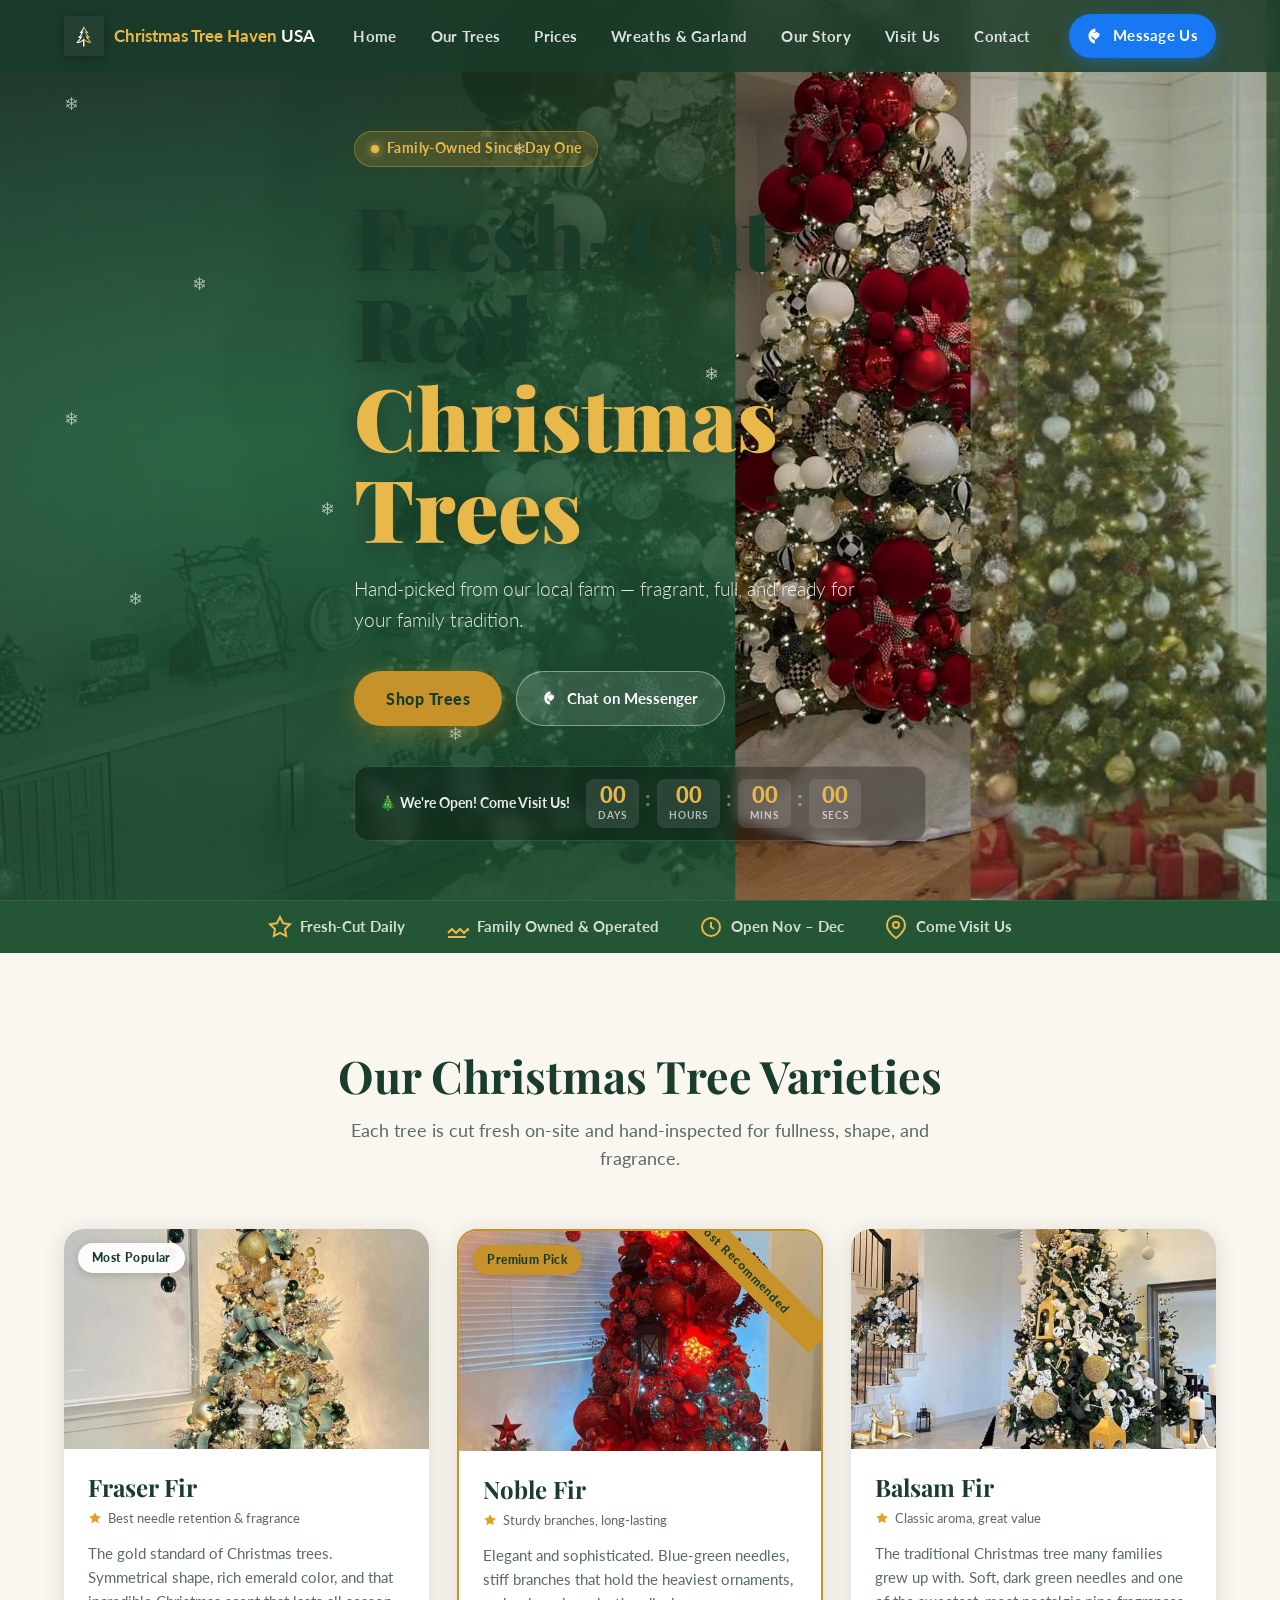
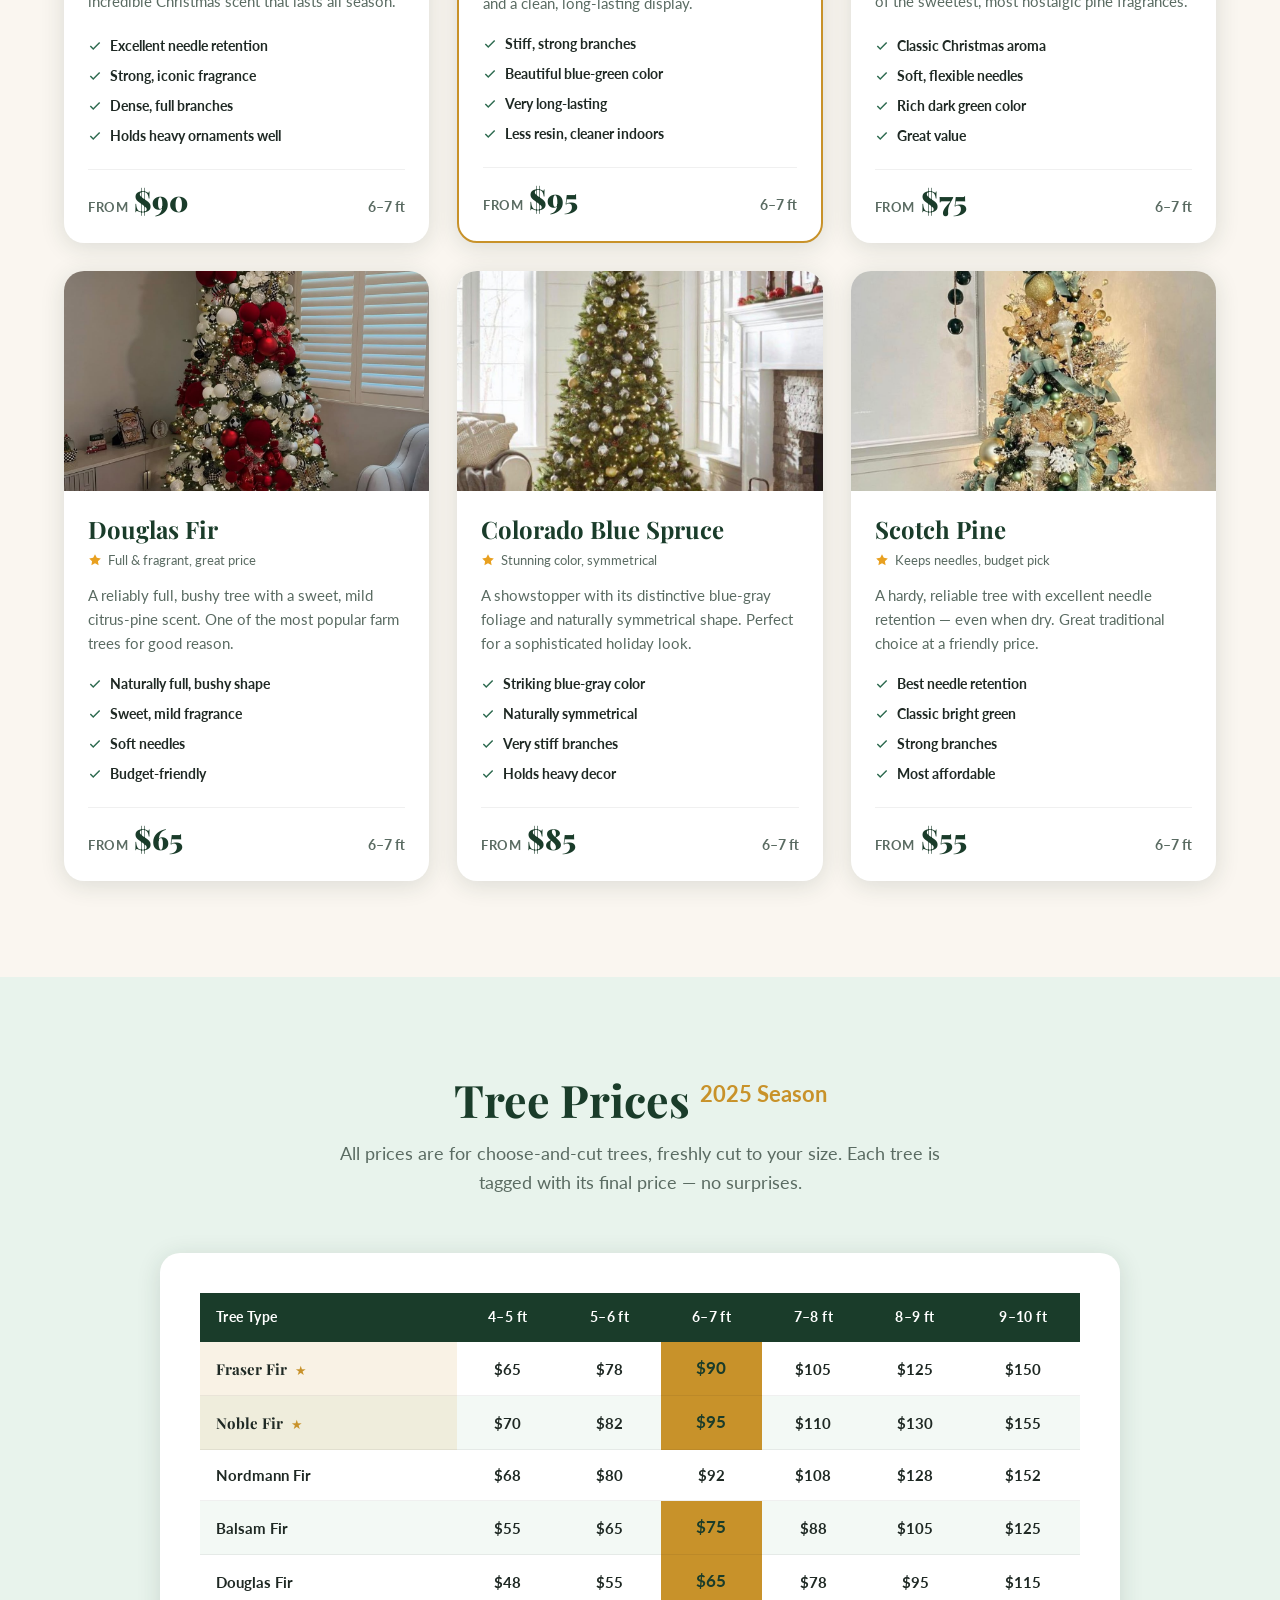
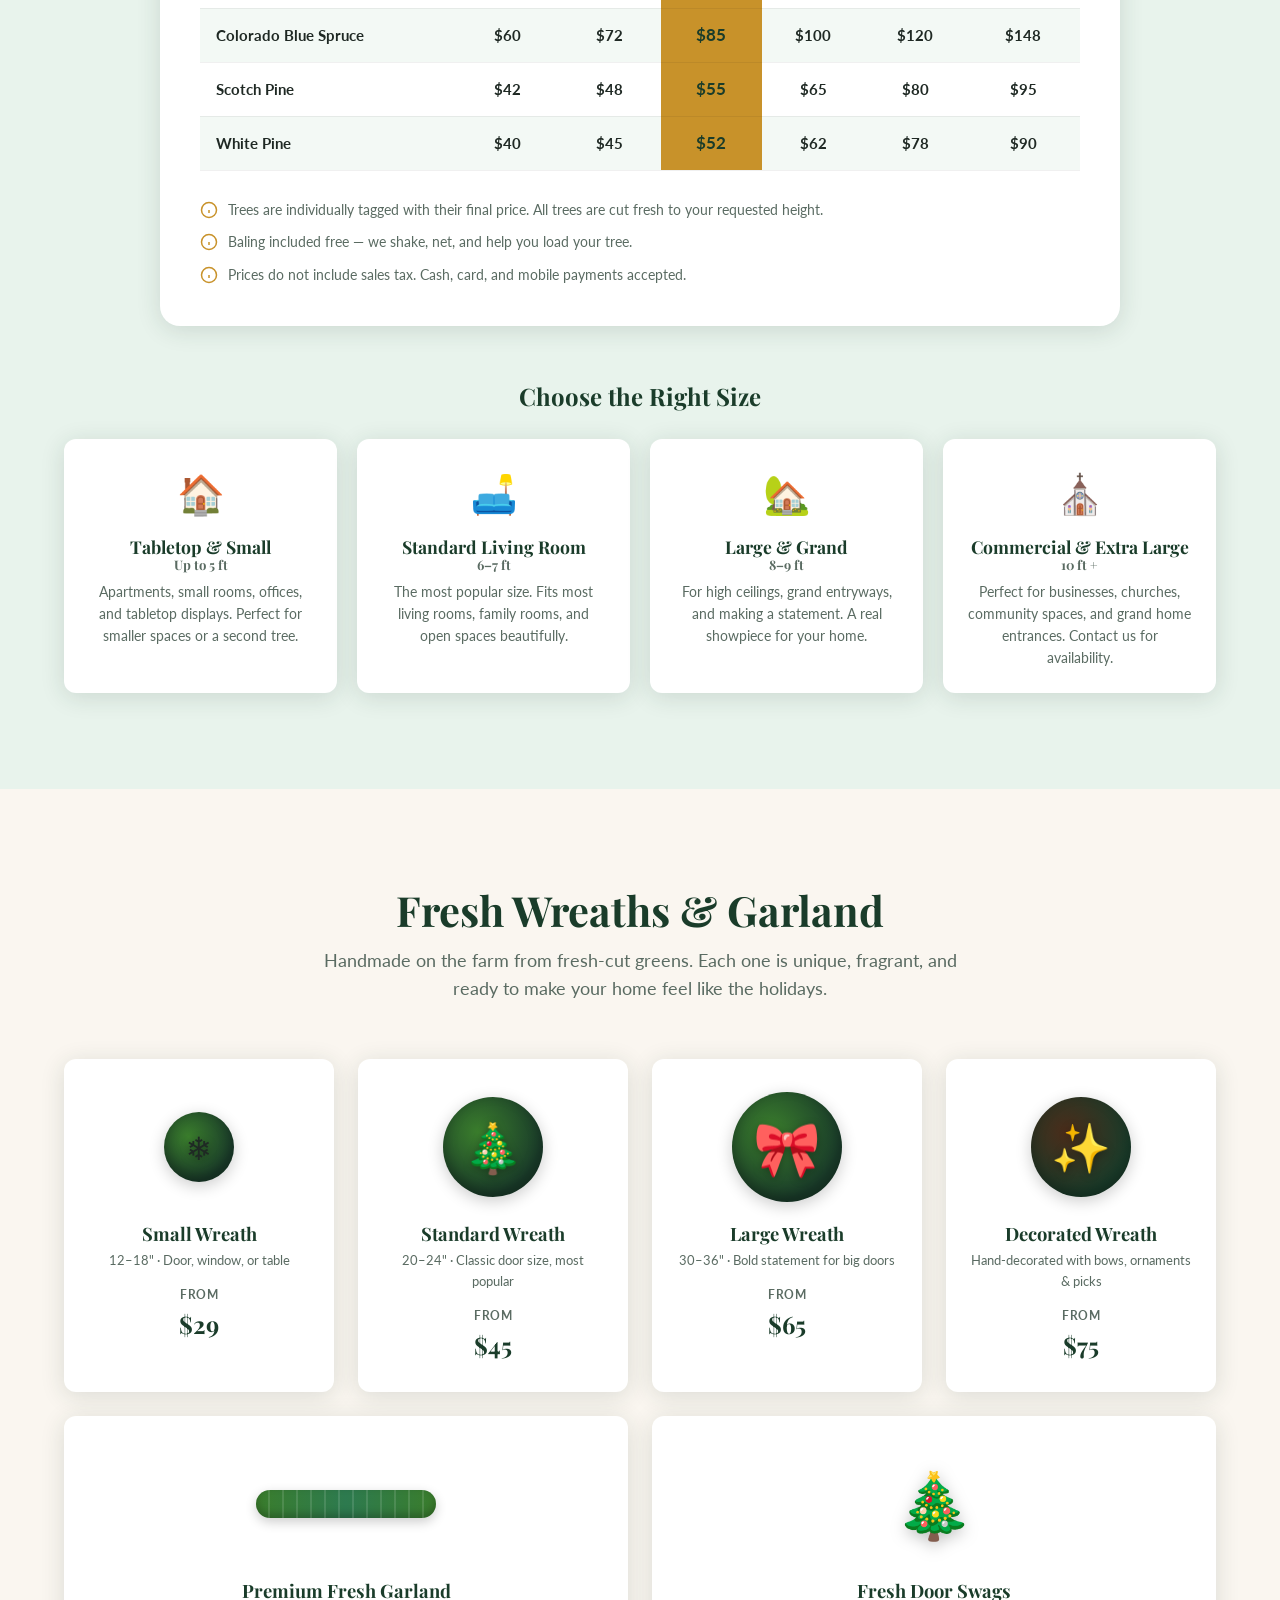
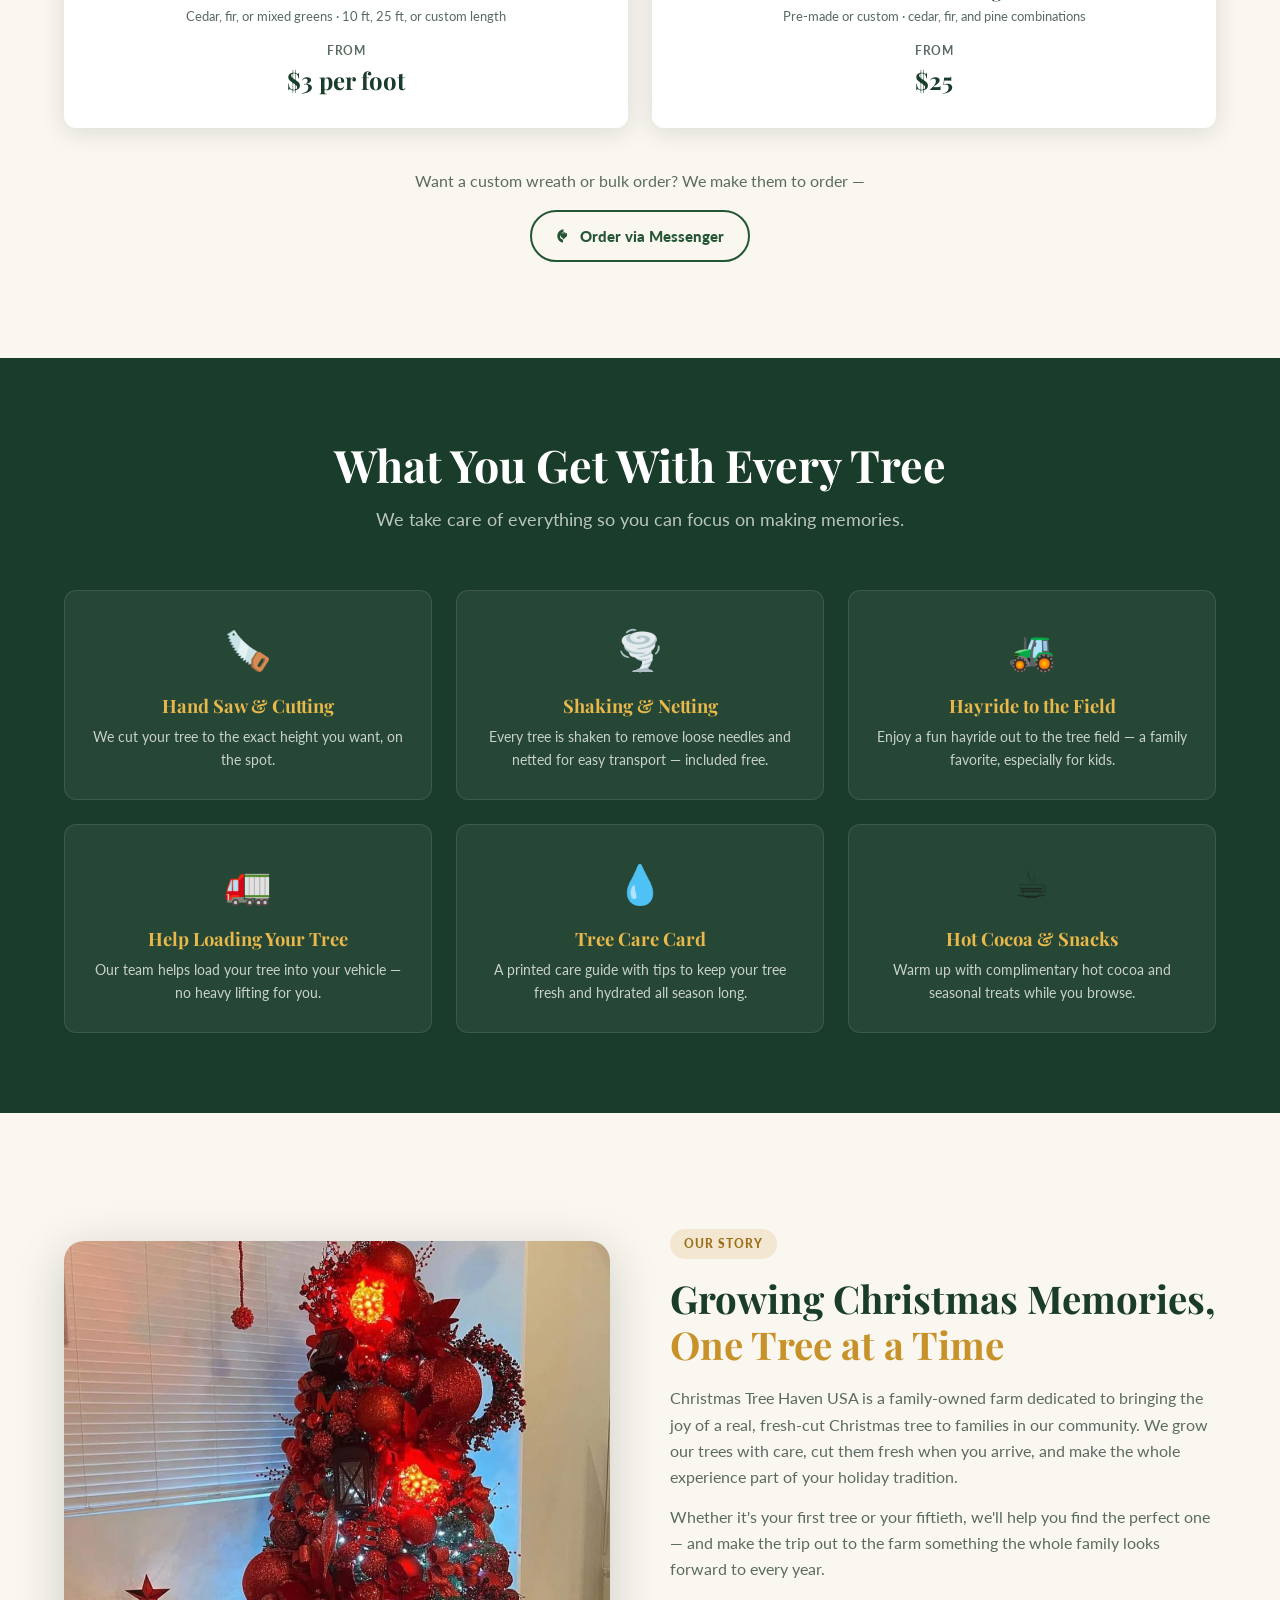
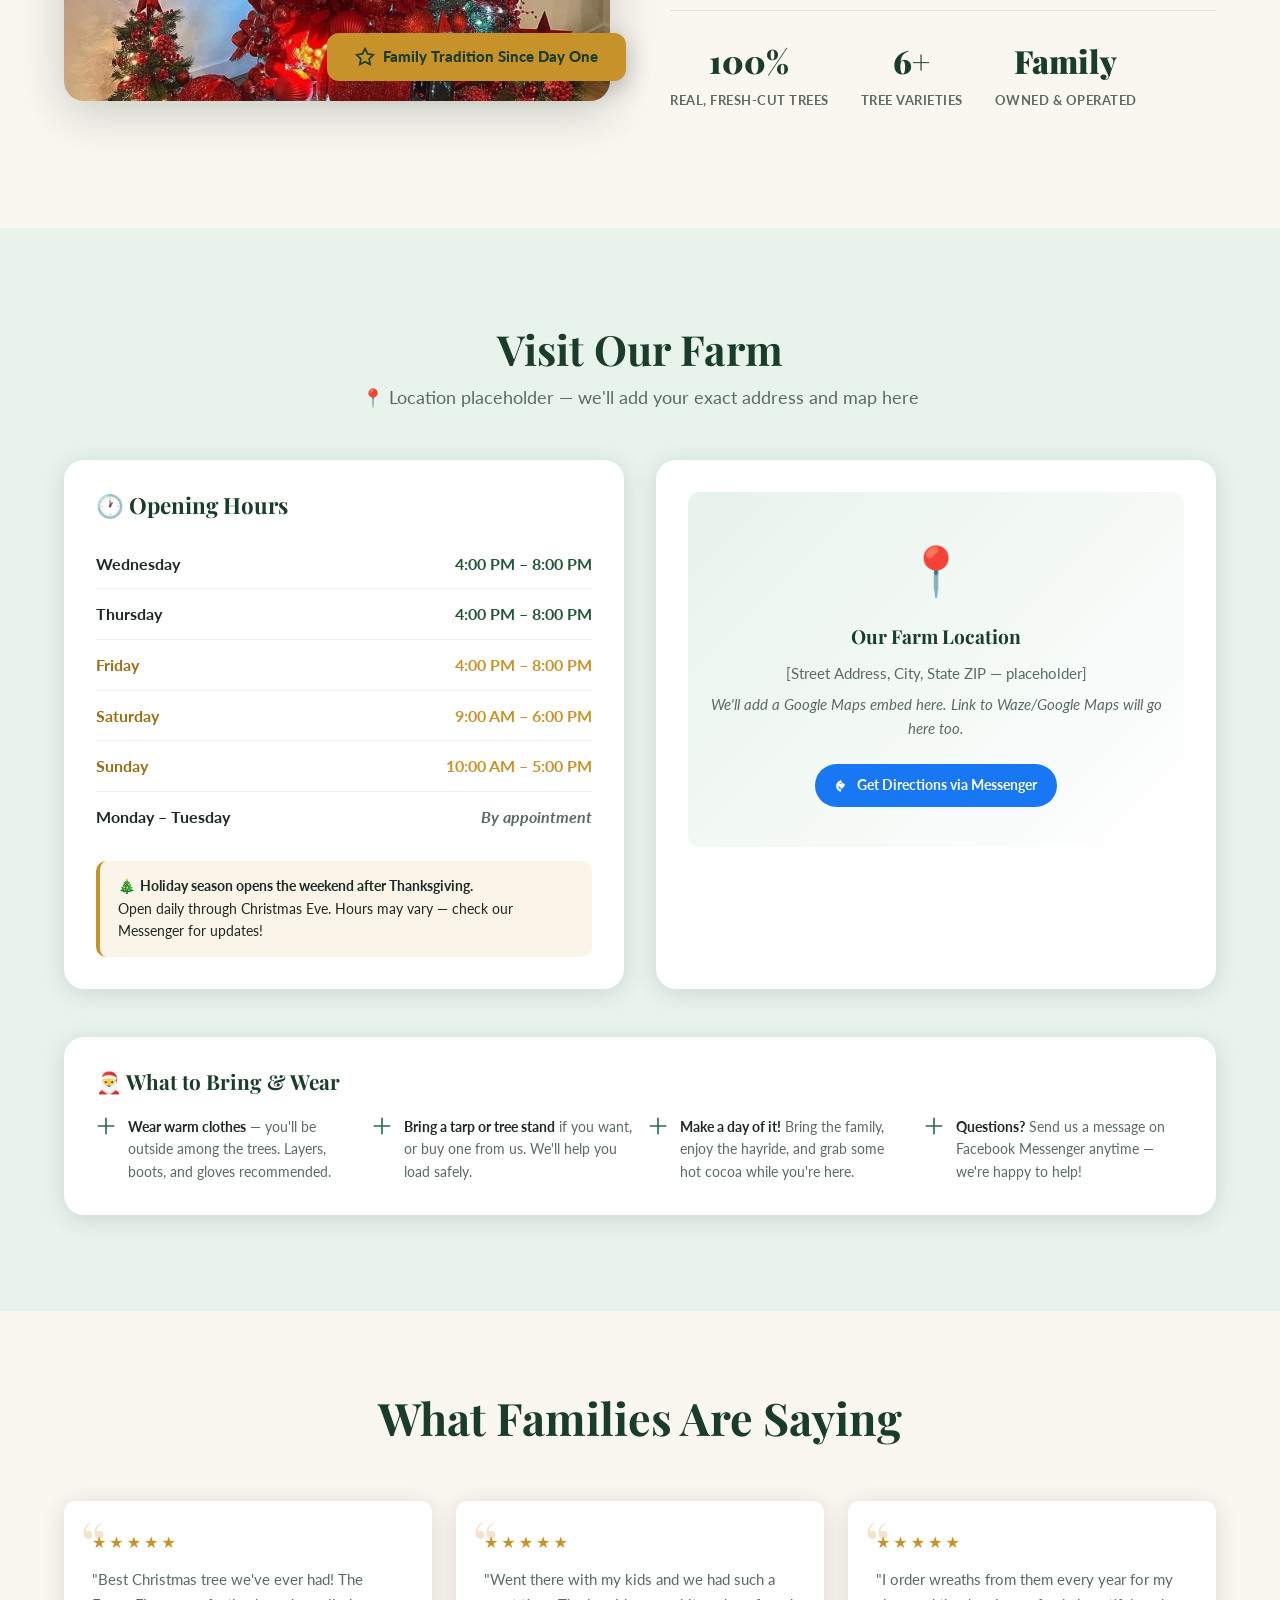
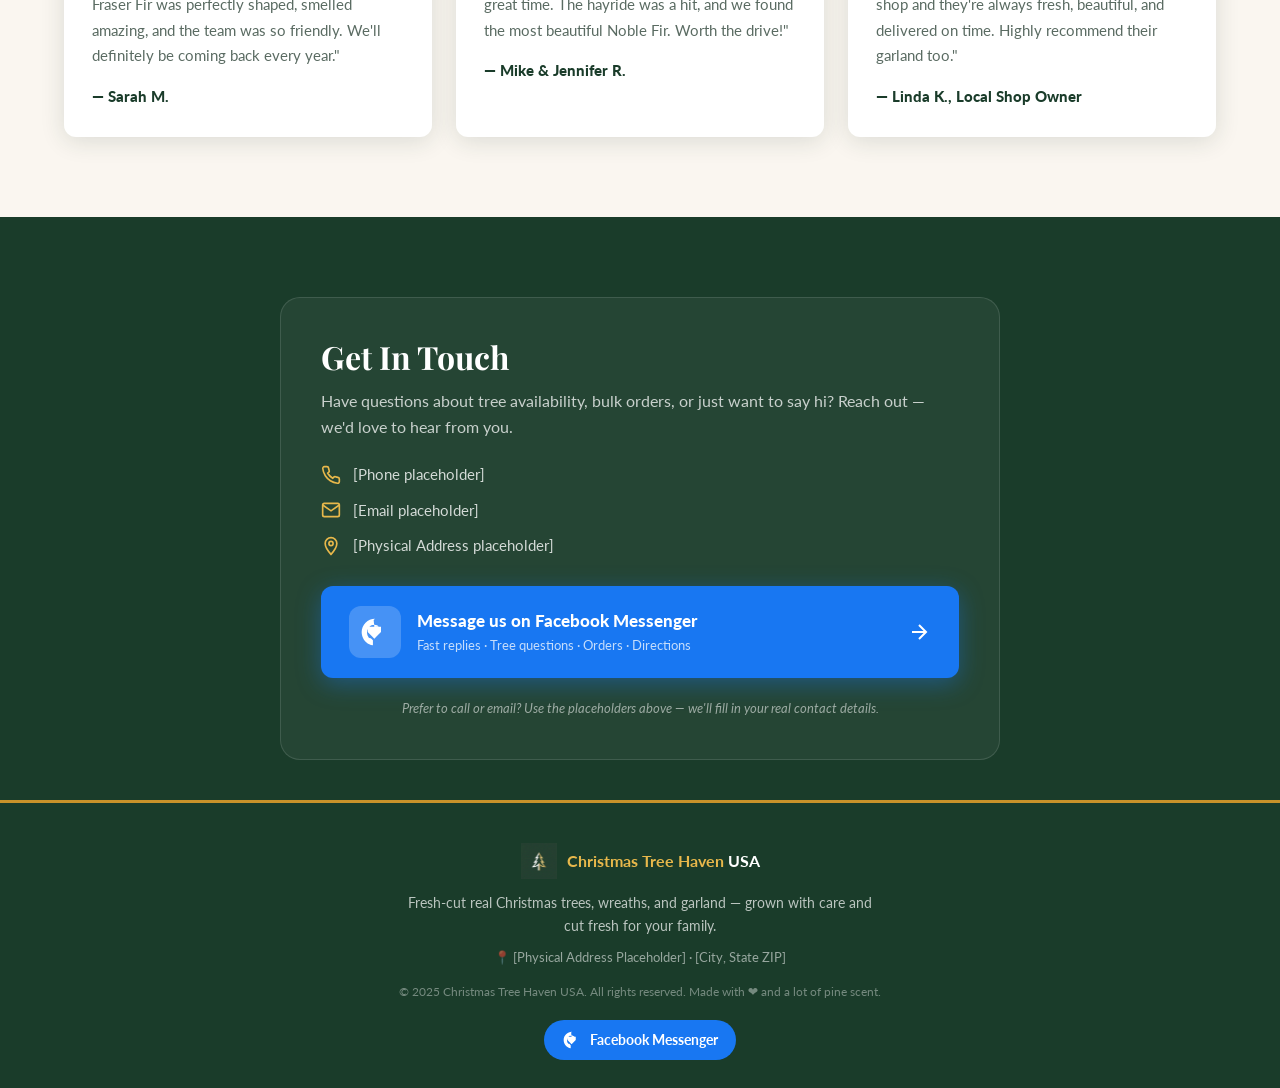
==== commit b3c6a8a6: "Move site files to repo root for Vercel + GitHub Pages compatibility (delete docs/, remove vercel.js" ====
--- a/index.html
+++ b/index.html
@@ -3,6 +3,7 @@
 <head>
   <meta charset="UTF-8">
   <meta name="viewport" content="width=device-width, initial-scale=1.0">
+  <meta http-equiv="X-UA-Compatible" content="IE=edge">
   <title>Christmas Tree Haven USA — Fresh Cut Real Christmas Trees</title>
   <meta name="description" content="Family-owned Christmas tree farm offering fresh-cut Fraser Fir, Noble Fir, Balsam Fir, Douglas Fir, Colorado Blue Spruce, and Scotch Pine. Wreaths, garlands, and tree stands too. Visit us this holiday season!">
   <link rel="preconnect" href="https://fonts.googleapis.com">
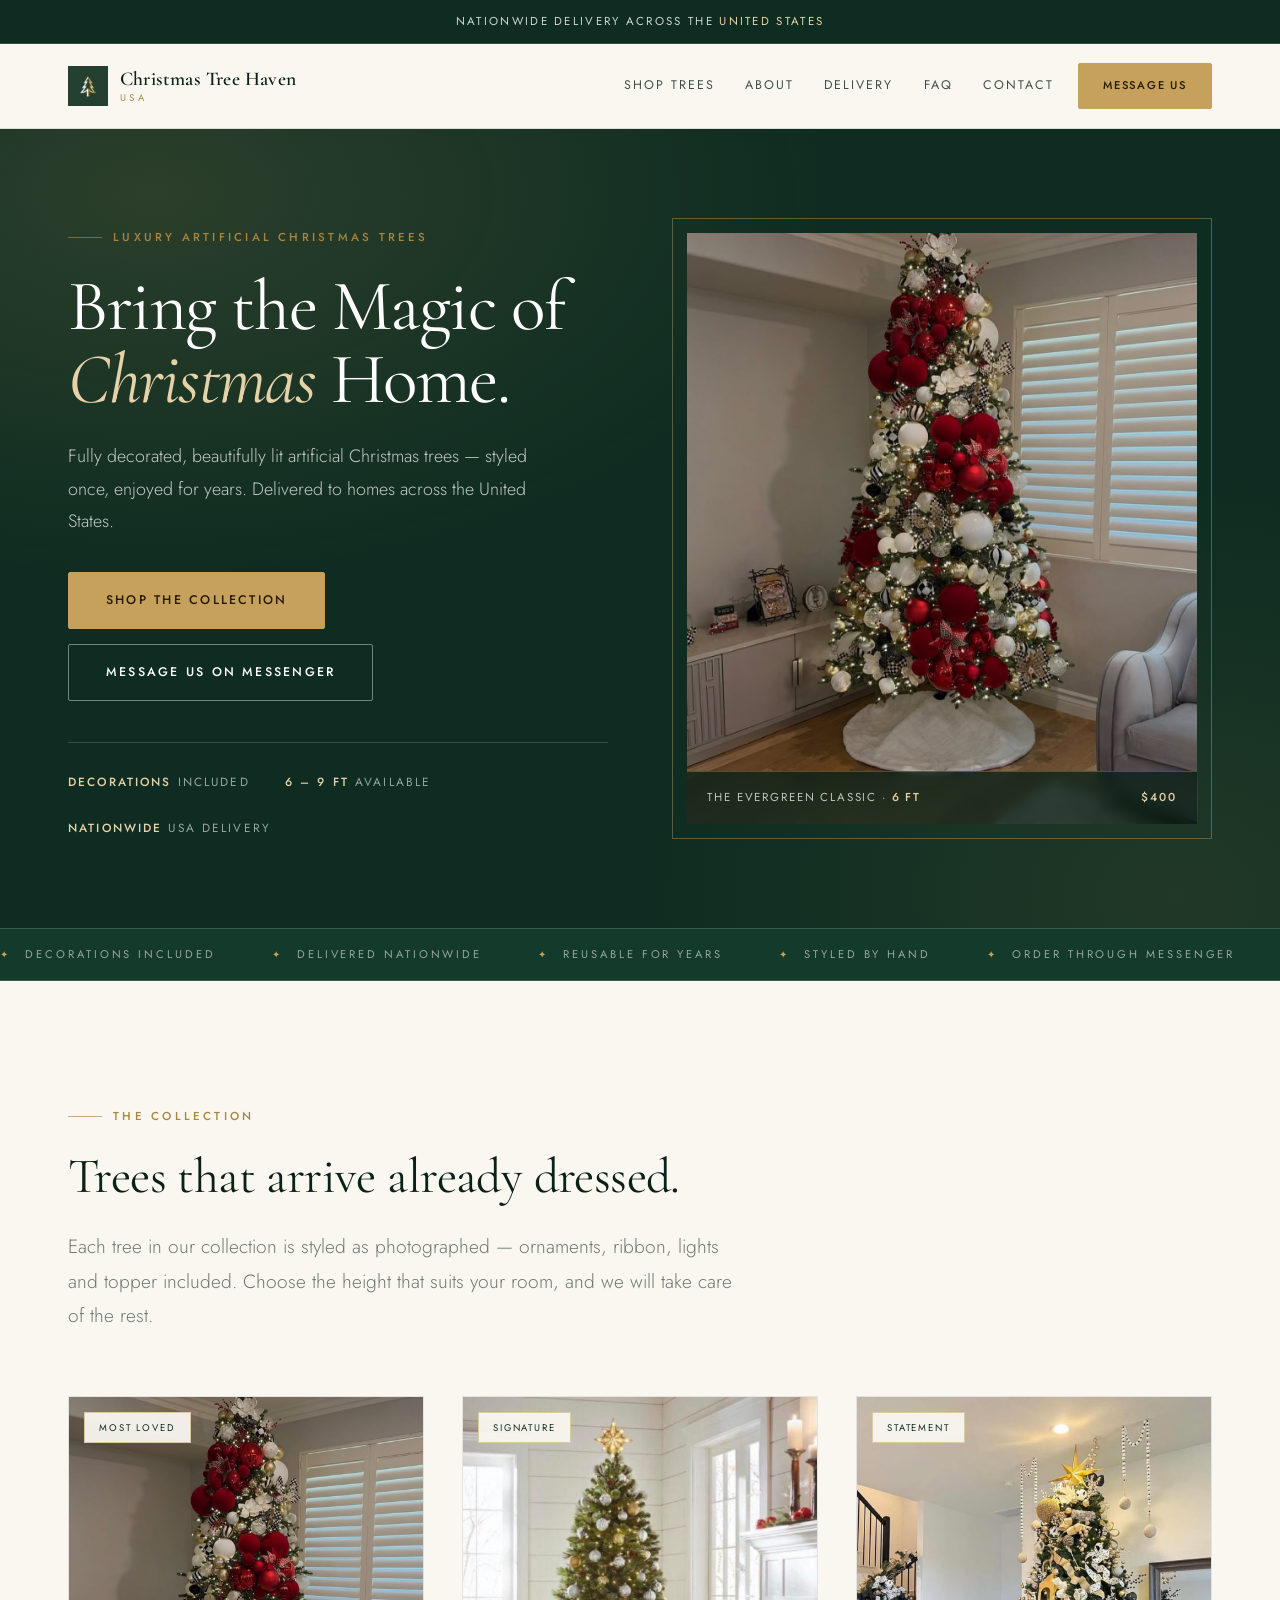
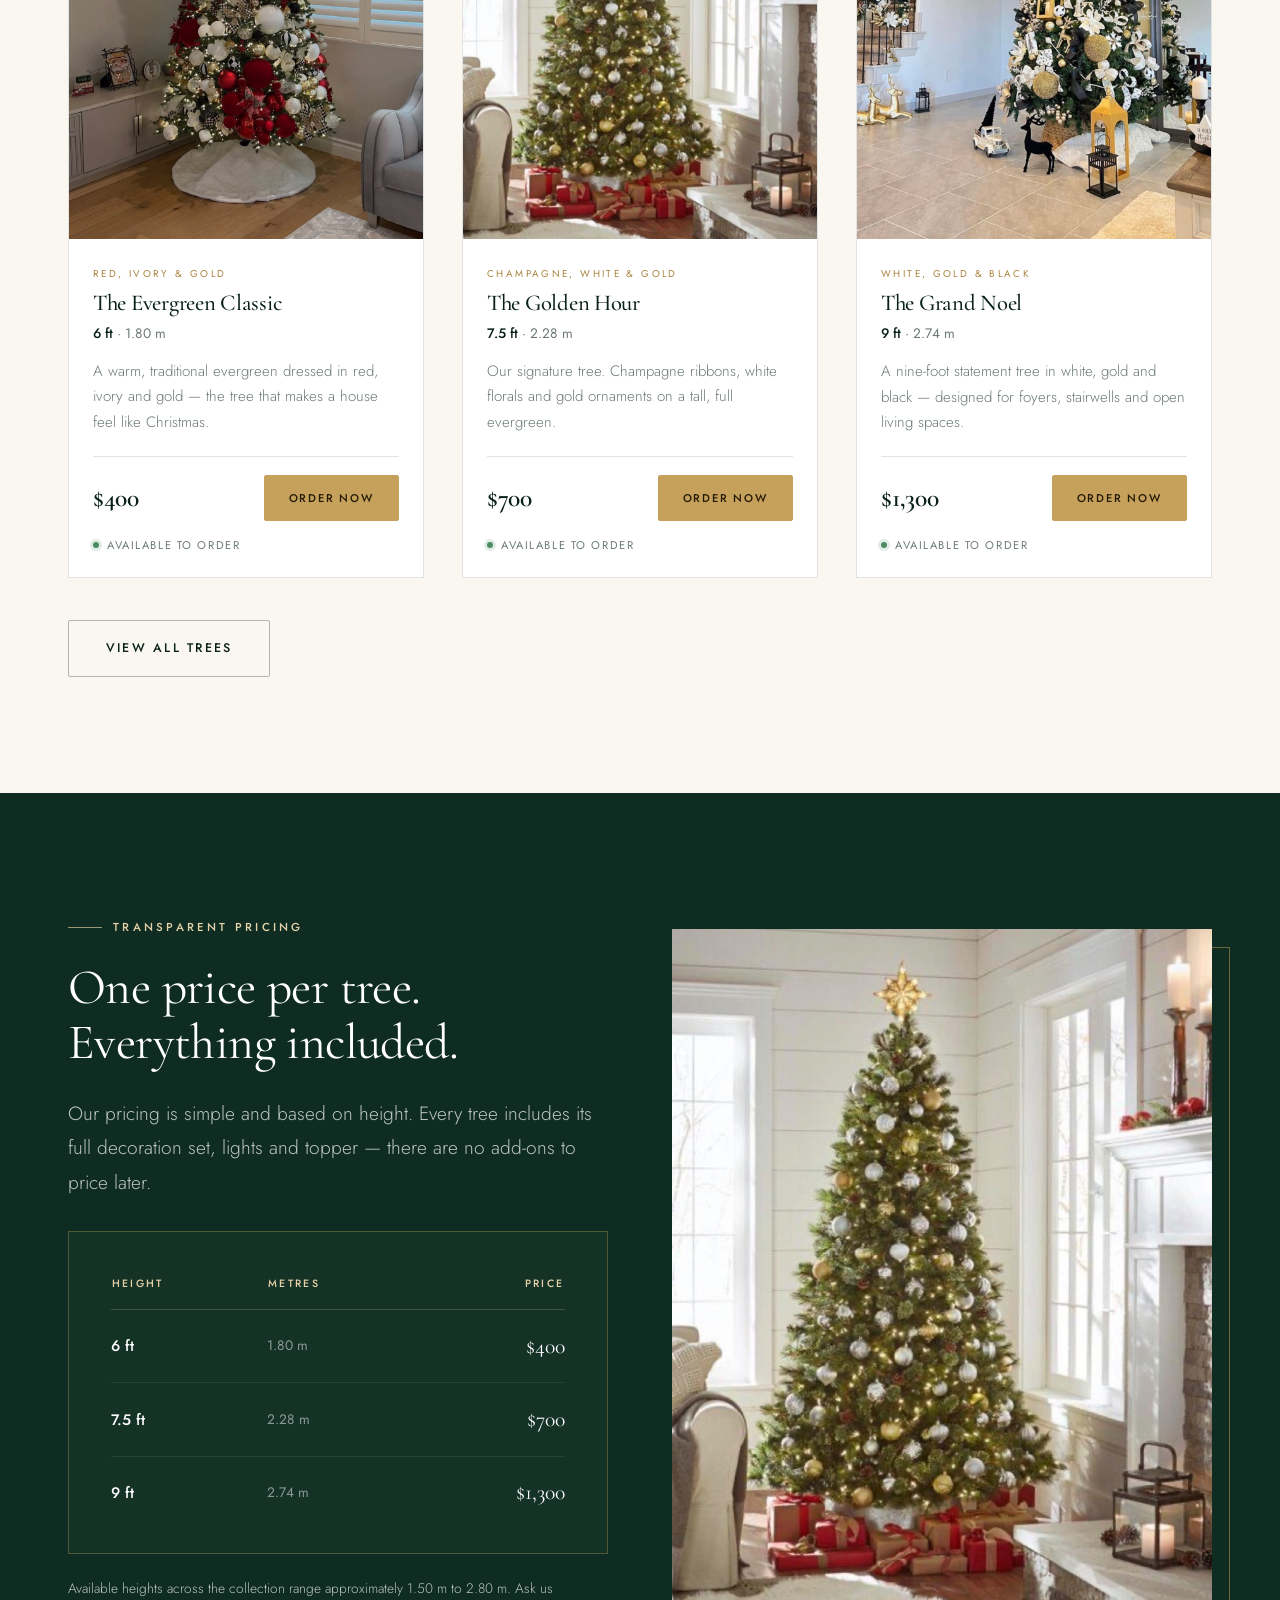
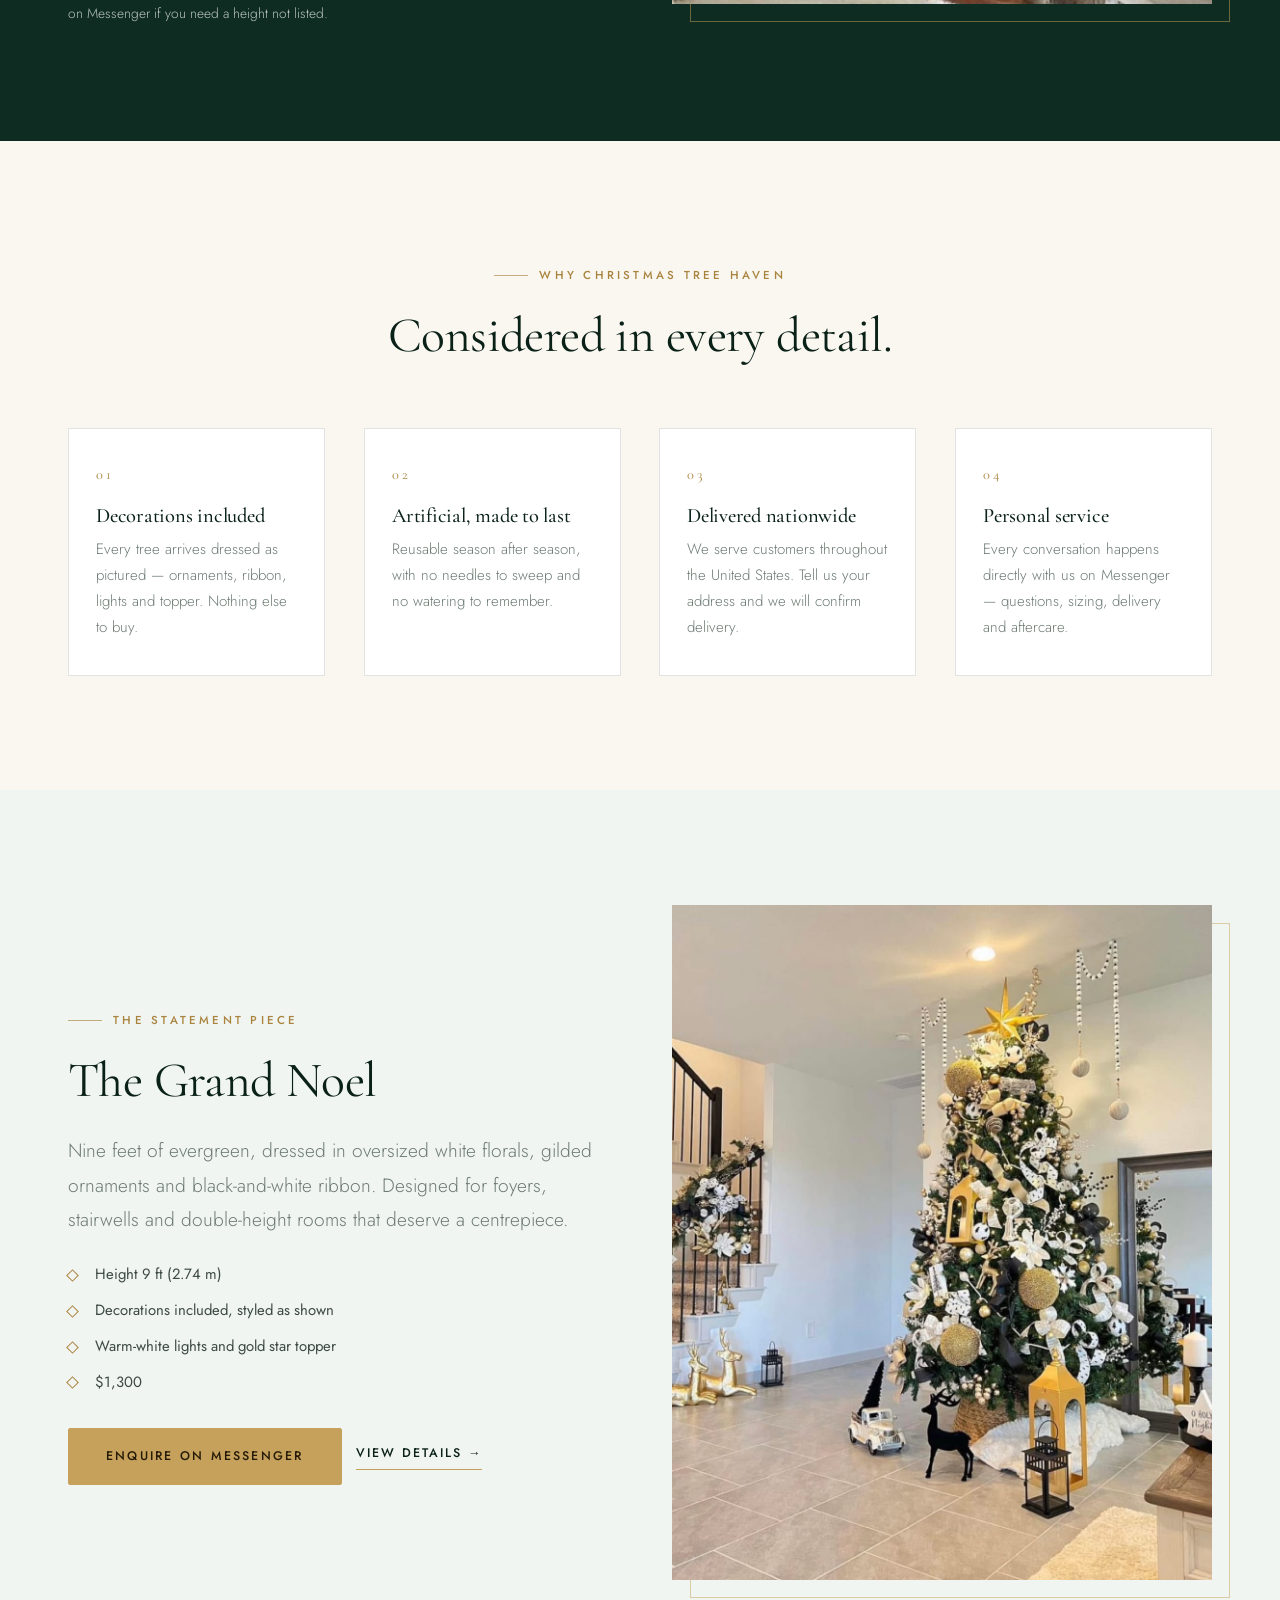
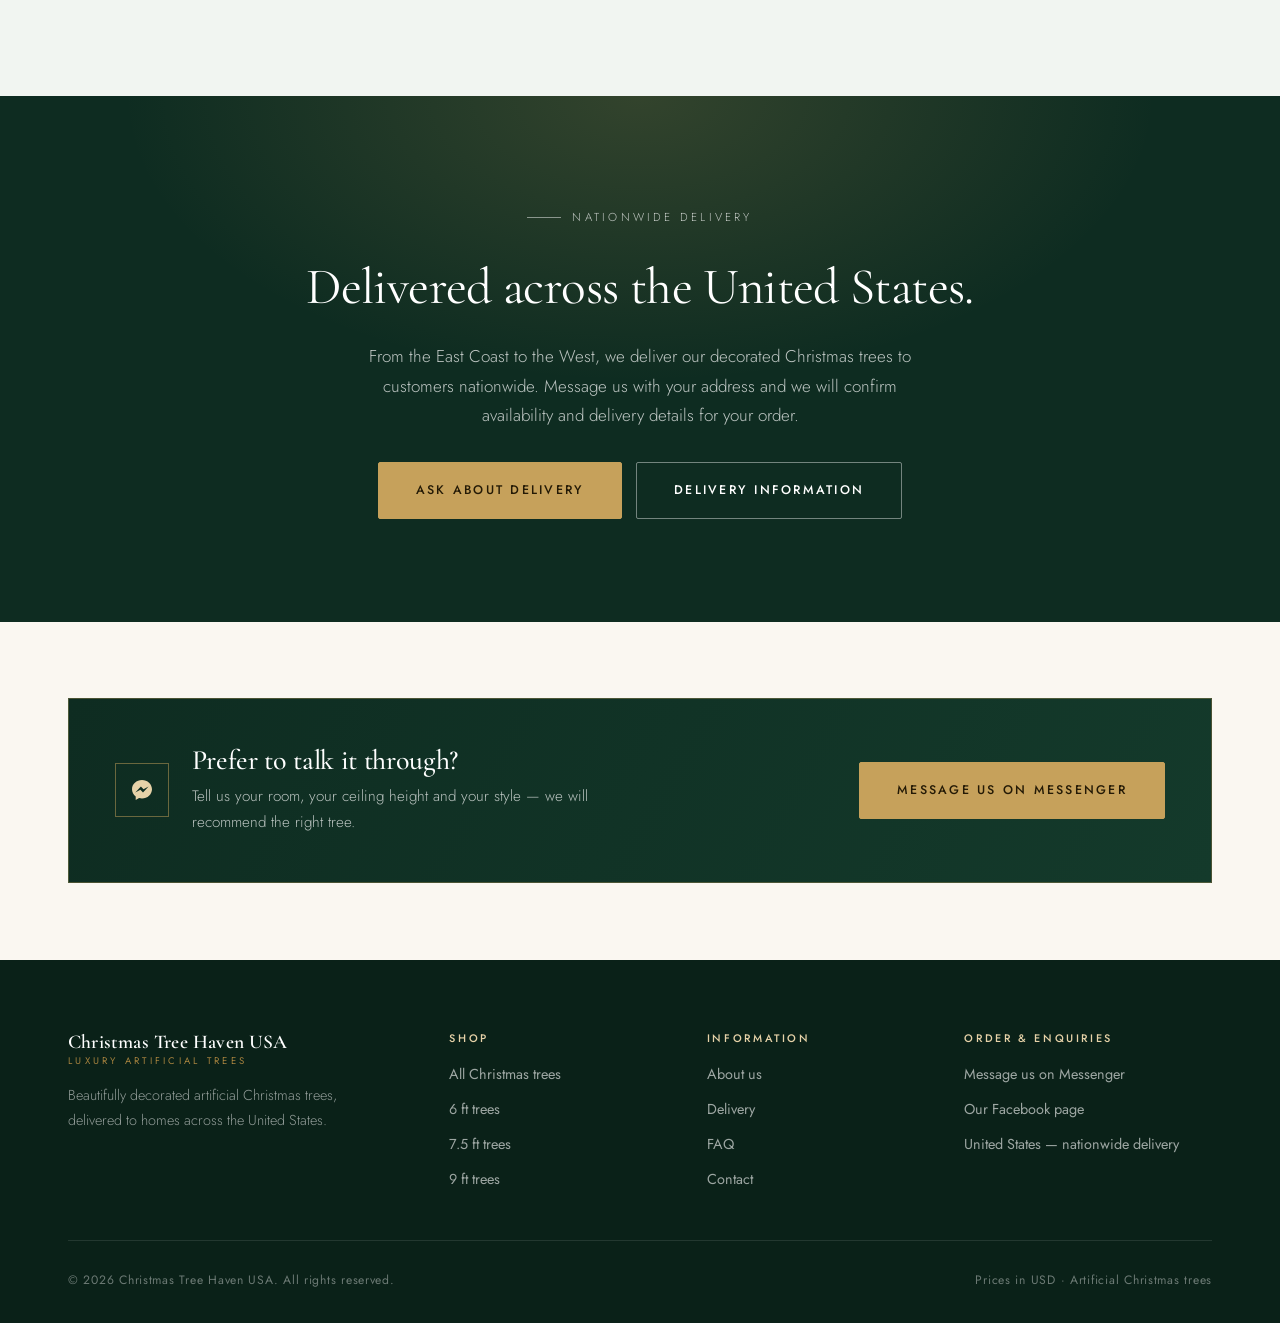
==== commit 3e4ba6d7: "Rebuild site as premium multi-page store: new design, confirmed 6/7.5/9 ft pricing, central Messenge" ====
--- a/index.html
+++ b/index.html
@@ -1,523 +1,309 @@
 <!DOCTYPE html>
 <html lang="en">
 <head>
-  <meta charset="UTF-8">
-  <meta name="viewport" content="width=device-width, initial-scale=1.0">
-  <meta http-equiv="X-UA-Compatible" content="IE=edge">
-  <title>Christmas Tree Haven USA — Fresh Cut Real Christmas Trees</title>
-  <meta name="description" content="Family-owned Christmas tree farm offering fresh-cut Fraser Fir, Noble Fir, Balsam Fir, Douglas Fir, Colorado Blue Spruce, and Scotch Pine. Wreaths, garlands, and tree stands too. Visit us this holiday season!">
-  <link rel="preconnect" href="https://fonts.googleapis.com">
-  <link rel="preconnect" href="https://fonts.gstatic.com" crossorigin>
-  <link href="https://fonts.googleapis.com/css2?family=Playfair+Display:wght@400;700;900&family=Lato:wght@300;400;700;900&display=swap" rel="stylesheet">
-  <link rel="stylesheet" href="styles.css">
-  <link rel="icon" type="image/png" href="icon.png">
+<meta charset="UTF-8">
+<meta name="viewport" content="width=device-width, initial-scale=1">
+<title>Luxury Artificial Christmas Trees for Sale USA | Christmas Tree Haven USA</title>
+<meta name="description" content="Shop luxury artificial Christmas trees for sale in the USA. Beautifully decorated premium Christmas trees in 6 ft, 7.5 ft and 9 ft, with decorations included and nationwide delivery. Order directly through Facebook Messenger.">
+<meta name="theme-color" content="#0E2C21">
+<link rel="canonical" href="https://christmastreehavenusa.com/">
+<meta property="og:type" content="website">
+<meta property="og:title" content="Luxury Artificial Christmas Trees for Sale USA | Christmas Tree Haven USA">
+<meta property="og:description" content="Premium decorated artificial Christmas trees, 6 ft to 9 ft, delivered across the United States.">
+<meta property="og:image" content="https://christmastreehavenusa.com/assets/img/hero-evergreen.jpg">
+<link rel="icon" href="assets/img/favicon.png" type="image/png">
+<link rel="preconnect" href="https://fonts.googleapis.com">
+<link rel="preconnect" href="https://fonts.gstatic.com" crossorigin>
+<link href="https://fonts.googleapis.com/css2?family=Cormorant+Garamond:ital,wght@0,300;0,400;0,500;0,600;1,400&family=Jost:wght@300;400;500&display=swap" rel="stylesheet">
+<link rel="stylesheet" href="assets/css/style.css">
+<script type="application/ld+json">
+{
+  "@context": "https://schema.org",
+  "@type": "Store",
+  "name": "Christmas Tree Haven USA",
+  "description": "American retailer of luxury artificial Christmas trees, fully decorated and delivered nationwide.",
+  "url": "https://christmastreehavenusa.com/",
+  "image": "https://christmastreehavenusa.com/assets/img/hero-evergreen.jpg",
+  "areaServed": { "@type": "Country", "name": "United States" },
+  "sameAs": ["https://www.facebook.com/share/1ELDsjBDkr/?mibextid=wwXIfr"]
+}
+</script>
 </head>
 <body>
-
-  <nav class="navbar" id="navbar">
-    <div class="nav-container">
-      <a href="#home" class="logo">
-        <img src="icon.png" alt="Christmas Tree Haven USA" class="logo-icon">
-        <span class="logo-text"><strong>Christmas Tree Haven</strong> USA</span>
-      </a>
-      <ul class="nav-links" id="nav-links">
-        <li><a href="#home">Home</a></li>
-        <li><a href="#trees">Our Trees</a></li>
-        <li><a href="#prices">Prices</a></li>
-        <li><a href="#wreaths">Wreaths &amp; Garland</a></li>
-        <li><a href="#about">Our Story</a></li>
-        <li><a href="#visit">Visit Us</a></li>
-        <li><a href="#contact">Contact</a></li>
-      </ul>
-      <a href="https://m.me/placeholder" target="_blank" class="btn-messenger" id="nav-messenger">
-        <svg width="18" height="18" viewBox="0 0 24 24" fill="currentColor"><path d="M12 2.04C6.5 2.04 2 6.53 2 12.06c0 5.02 3.66 9.4 8.44 9.9v-3.8l-1.56-1.56C7.42 17.16 6 14.8 6 12.06c0-3.05 2.47-5.5 5.5-5.5 1.47 0 2.78.66 3.64 1.68L11.5 8h-5v4l5 5 5-5v-4h-5l-.5-4.98z"/></svg>
-        Message Us
-      </a>
-      <button class="mobile-toggle" id="mobile-toggle" aria-label="Menu">
-        <span></span><span></span><span></span>
-      </button>
-    </div>
-  </nav>
-
-  <section id="home" class="hero">
-    <div class="hero-bg">
-      <div class="hero-overlay"></div>
-      <div class="snowflakes" aria-hidden="true">
-        <span style="left:5%;top:10%;animation-delay:0s;animation-duration:8s">❄</span>
-        <span style="left:15%;top:30%;animation-delay:1.2s;animation-duration:10s">❄</span>
-        <span style="left:25%;top:55%;animation-delay:2.5s;animation-duration:7s">❄</span>
-        <span style="left:40%;top:15%;animation-delay:0.8s;animation-duration:11s">❄</span>
-        <span style="left:55%;top:40%;animation-delay:3s;animation-duration:9s">❄</span>
-        <span style="left:70%;top:10%;animation-delay:1.8s;animation-duration:12s">❄</span>
-        <span style="left:80%;top:50%;animation-delay:0.5s;animation-duration:8s">❄</span>
-        <span style="left:88%;top:20%;animation-delay:2.2s;animation-duration:10s">❄</span>
-        <span style="left:10%;top:65%;animation-delay:4s;animation-duration:13s">❄</span>
-        <span style="left:65%;top:70%;animation-delay:1.5s;animation-duration:9s">❄</span>
-        <span style="left:35%;top:80%;animation-delay:3.3s;animation-duration:11s">❄</span>
-        <span style="left:92%;top:65%;animation-delay:0.3s;animation-duration:7s">❄</span>
-        <span style="left:50%;top:5%;animation-delay:2s;animation-duration:10s">❄</span>
-        <span style="left:5%;top:45%;animation-delay:5s;animation-duration:14s">❄</span>
-        <span style="left:75%;top:85%;animation-delay:0.7s;animation-duration:9s">❄</span>
-      </div>
-    </div>
-    <div class="hero-content">
-      <div class="hero-badge"><span class="badge-dot"></span> Family-Owned Since Day One</div>
-      <h1 class="hero-title">Fresh-Cut Real<br><span class="hero-title-accent">Christmas Trees</span></h1>
-      <p class="hero-subtitle">Hand-picked from our local farm — fragrant, full, and ready for your family tradition.</p>
-      <div class="hero-cta">
-        <a href="#trees" class="btn-primary">Shop Trees</a>
-        <a href="https://m.me/placeholder" target="_blank" class="btn-secondary" id="hero-messenger">
-          <svg width="16" height="16" viewBox="0 0 24 24" fill="currentColor"><path d="M12 2.04C6.5 2.04 2 6.53 2 12.06c0 5.02 3.66 9.4 8.44 9.9v-3.8l-1.56-1.56C7.42 17.16 6 14.8 6 12.06c0-3.05 2.47-5.5 5.5-5.5 1.47 0 2.78.66 3.64 1.68L11.5 8h-5v4l5 5 5-5v-4h-5l-.5-4.98z"/></svg>
-          Chat on Messenger
-        </a>
-      </div>
-      <div class="countdown-bar" id="countdown">
-        <span class="countdown-label">🎄 Holiday Season Opens In:</span>
-        <div class="countdown-times">
-          <div class="cd-unit"><span class="cd-num" id="cd-days">--</span><span class="cd-label">Days</span></div>
-          <div class="cd-sep">:</div>
-          <div class="cd-unit"><span class="cd-num" id="cd-hours">--</span><span class="cd-label">Hours</span></div>
-          <div class="cd-sep">:</div>
-          <div class="cd-unit"><span class="cd-num" id="cd-mins">--</span><span class="cd-label">Mins</span></div>
-          <div class="cd-sep">:</div>
-          <div class="cd-unit"><span class="cd-num" id="cd-secs">--</span><span class="cd-label">Secs</span></div>
-        </div>
-      </div>
-    </div>
-    <div class="hero-image-wrap">
-      <img src="TREE1.jpeg" alt="Beautiful decorated Christmas tree" class="hero-img hero-img-1" loading="eager">
-      <img src="TREE2.jpeg" alt="Christmas tree close up" class="hero-img hero-img-2" loading="lazy">
-    </div>
-  </section>
-
-  <section class="trust-strip">
-    <div class="trust-inner">
-      <div class="trust-item"><svg width="24" height="24" viewBox="0 0 24 24" fill="none" stroke="currentColor" stroke-width="2"><path d="M12 2L15.09 8.26L22 9.27L17 14.14L18.18 21.02L12 17.77L5.82 21.02L7 14.14L2 9.27L8.91 8.26L12 2z"/></svg><span>Fresh-Cut Daily</span></div>
-      <div class="trust-item"><svg width="24" height="24" viewBox="0 0 24 24" fill="none" stroke="currentColor" stroke-width="2"><path d="M3 18l4-4 4 4 4-4 4 4 4-4 4 4"/><path d="M3 22h18"/></svg><span>Family Owned &amp; Operated</span></div>
-      <div class="trust-item"><svg width="24" height="24" viewBox="0 0 24 24" fill="none" stroke="currentColor" stroke-width="2"><circle cx="12" cy="12" r="9"/><path d="M12 7v5l3 2"/></svg><span>Open Nov – Dec</span></div>
-      <div class="trust-item"><svg width="24" height="24" viewBox="0 0 24 24" fill="none" stroke="currentColor" stroke-width="2"><path d="M21 10c0 7-9 13-9 13s-9-6-9-13a9 9 0 0118 0z"/><circle cx="12" cy="10" r="3"/></svg><span>Come Visit Us</span></div>
-    </div>
-  </section>
-
-  <section id="trees" class="section-trees">
-    <div class="container">
-      <div class="section-header">
-        <h2>Our Christmas Tree Varieties</h2>
-        <p class="section-sub">Each tree is cut fresh on-site and hand-inspected for fullness, shape, and fragrance.</p>
-      </div>
-      <div class="trees-grid">
-        <div class="tree-card">
-          <div class="tree-card-img">
-            <img src="TREE3.jpeg" alt="Fraser Fir Christmas tree" loading="lazy">
-            <span class="tree-tag">Most Popular</span>
+<a class="skip" href="#main">Skip to content</a>
+
+<div class="announce">Nationwide delivery across the <span>United States</span></div>
+
+<header class="site-header">
+  <div class="wrap header-inner">
+    <a class="brand" href="index.html">
+      <img class="brand-mark" src="assets/img/favicon.png" alt="" width="40" height="40">
+      <span class="brand-text">
+        <span class="brand-name">Christmas Tree Haven</span>
+        <span class="brand-sub">USA</span>
+      </span>
+    </a>
+    <nav class="nav" id="primary-nav" aria-label="Primary">
+      <a href="shop.html">Shop Trees</a>
+      <a href="about.html">About</a>
+      <a href="delivery.html">Delivery</a>
+      <a href="faq.html">FAQ</a>
+      <a href="contact.html">Contact</a>
+    </nav>
+    <a class="btn btn-gold btn-sm header-cta" data-messenger href="#">Message Us</a>
+    <button class="nav-toggle" data-nav-toggle aria-expanded="false" aria-controls="primary-nav" aria-label="Open menu"><span></span></button>
+  </div>
+</header>
+
+<main id="main">
+
+  <!-- Hero -->
+  <section class="hero">
+    <div class="wrap hero-inner">
+      <div class="hero-copy">
+        <p class="eyebrow">Luxury artificial Christmas trees</p>
+        <h1 class="hero-title">Bring the Magic of <em>Christmas</em> Home.</h1>
+        <p class="hero-lead">
+          Fully decorated, beautifully lit artificial Christmas trees — styled once, enjoyed
+          for years. Delivered to homes across the United States.
+        </p>
+        <div class="btn-row">
+          <a class="btn btn-gold" href="shop.html">Shop the Collection</a>
+          <a class="btn btn-outline-light" data-messenger="Hello Christmas Tree Haven USA, I would like to know more about your artificial Christmas trees." href="#">Message Us on Messenger</a>
+        </div>
+        <div class="hero-meta">
+          <span><strong>Decorations</strong> included</span>
+          <span><strong>6 – 9 ft</strong> available</span>
+          <span><strong>Nationwide</strong> USA delivery</span>
+        </div>
+      </div>
+
+      <div class="hero-figure">
+        <div class="hero-frame">
+          <img src="assets/img/hero-evergreen.jpg"
+               alt="Luxury artificial Christmas tree decorated in red, ivory and gold beside a fireplace in a bright American living room"
+               width="1400" height="1560" fetchpriority="high" decoding="async">
+          <div class="hero-plate">
+            <span>The Evergreen Classic · <b>6 ft</b></span>
+            <span><b>$400</b></span>
           </div>
-          <div class="tree-card-body">
-            <h3>Fraser Fir</h3>
-            <div class="tree-rating"><svg width="14" height="14" viewBox="0 0 24 24" fill="#e8a020"><path d="M12 2L15.09 8.26L22 9.27L17 14.14L18.18 21.02L12 17.77L5.82 21.02L7 14.14L2 9.27L8.91 8.26L12 2z"/></svg><span>Best needle retention &amp; fragrance</span></div>
-            <p>The gold standard of Christmas trees. Symmetrical shape, rich emerald color, and that incredible Christmas scent that lasts all season.</p>
-            <ul class="tree-features">
-              <li><svg width="14" height="14" viewBox="0 0 24 24" fill="none" stroke="#2d6a4f" stroke-width="2.5"><polyline points="20 6 9 17 4 12"/></svg>Excellent needle retention</li>
-              <li><svg width="14" height="14" viewBox="0 0 24 24" fill="none" stroke="#2d6a4f" stroke-width="2.5"><polyline points="20 6 9 17 4 12"/></svg>Strong, iconic fragrance</li>
-              <li><svg width="14" height="14" viewBox="0 0 24 24" fill="none" stroke="#2d6a4f" stroke-width="2.5"><polyline points="20 6 9 17 4 12"/></svg>Dense, full branches</li>
-              <li><svg width="14" height="14" viewBox="0 0 24 24" fill="none" stroke="#2d6a4f" stroke-width="2.5"><polyline points="20 6 9 17 4 12"/></svg>Holds heavy ornaments well</li>
-            </ul>
-            <div class="tree-price-row"><span class="tree-price-from">From</span><span class="tree-price">$90</span><span class="tree-price-meta">6–7 ft</span></div>
+        </div>
+      </div>
+    </div>
+  </section>
+
+  <div class="strip" aria-hidden="true">
+    <div class="strip-inner">
+      <span>Decorations included</span><span>Delivered nationwide</span><span>Reusable for years</span>
+      <span>Styled by hand</span><span>Order through Messenger</span><span>Decorations included</span>
+      <span>Delivered nationwide</span><span>Reusable for years</span><span>Styled by hand</span>
+      <span>Order through Messenger</span>
+    </div>
+  </div>
+
+  <!-- Featured trees -->
+  <section class="section">
+    <div class="wrap">
+      <div class="section-head" data-reveal>
+        <p class="eyebrow">The collection</p>
+        <h2 class="h2">Trees that arrive already dressed.</h2>
+        <p class="lead">
+          Each tree in our collection is styled as photographed — ornaments, ribbon, lights and
+          topper included. Choose the height that suits your room, and we will take care of the rest.
+        </p>
+      </div>
+      <div class="product-grid" data-products="featured"></div>
+      <div class="btn-row" style="margin-top:2.6rem">
+        <a class="btn btn-outline" href="shop.html">View all trees</a>
+      </div>
+    </div>
+  </section>
+
+  <!-- Pricing -->
+  <section class="section section-dark">
+    <div class="wrap">
+      <div class="split">
+        <div data-reveal>
+          <p class="eyebrow">Transparent pricing</p>
+          <h2 class="h2">One price per tree. Everything included.</h2>
+          <p class="lead" style="margin-bottom:2rem">
+            Our pricing is simple and based on height. Every tree includes its full
+            decoration set, lights and topper — there are no add-ons to price later.
+          </p>
+          <div class="price-panel">
+            <table class="price-table">
+              <caption class="visually-hidden" style="position:absolute;width:1px;height:1px;overflow:hidden;clip:rect(0 0 0 0);white-space:nowrap">Christmas tree prices by height</caption>
+              <thead>
+                <tr><th scope="col">Height</th><th scope="col">Metres</th><th scope="col" style="text-align:right">Price</th></tr>
+              </thead>
+              <tbody>
+                <tr><td class="size-cell"><strong>6 ft</strong></td><td class="muted-cell">1.80 m</td><td class="price">$400</td></tr>
+                <tr><td class="size-cell"><strong>7.5 ft</strong></td><td class="muted-cell">2.28 m</td><td class="price">$700</td></tr>
+                <tr><td class="size-cell"><strong>9 ft</strong></td><td class="muted-cell">2.74 m</td><td class="price">$1,300</td></tr>
+              </tbody>
+            </table>
           </div>
-        </div>
-        <div class="tree-card featured">
-          <div class="tree-card-img">
-            <img src="TREE4.jpeg" alt="Noble Fir Christmas tree" loading="lazy">
-            <span class="tree-tag tree-tag-featured">Premium Pick</span>
+          <p class="lead" style="font-size:0.86rem;margin-top:1.4rem">
+            Available heights across the collection range approximately 1.50 m to 2.80 m.
+            Ask us on Messenger if you need a height not listed.
+          </p>
+        </div>
+        <div class="split-media" data-reveal>
+          <img src="assets/img/collection-ornament.jpg"
+               alt="Tall artificial Christmas tree styled in champagne, white and gold in an entryway with a staircase garland"
+               width="1400" height="1350" loading="lazy" decoding="async">
+        </div>
+      </div>
+    </div>
+  </section>
+
+  <!-- Why us -->
+  <section class="section">
+    <div class="wrap">
+      <div class="section-head is-center" data-reveal>
+        <p class="eyebrow">Why Christmas Tree Haven</p>
+        <h2 class="h2">Considered in every detail.</h2>
+      </div>
+      <div class="value-grid">
+        <article class="value-card" data-reveal>
+          <span class="value-num">01</span>
+          <h3>Decorations included</h3>
+          <p>Every tree arrives dressed as pictured — ornaments, ribbon, lights and topper. Nothing else to buy.</p>
+        </article>
+        <article class="value-card" data-reveal>
+          <span class="value-num">02</span>
+          <h3>Artificial, made to last</h3>
+          <p>Reusable season after season, with no needles to sweep and no watering to remember.</p>
+        </article>
+        <article class="value-card" data-reveal>
+          <span class="value-num">03</span>
+          <h3>Delivered nationwide</h3>
+          <p>We serve customers throughout the United States. Tell us your address and we will confirm delivery.</p>
+        </article>
+        <article class="value-card" data-reveal>
+          <span class="value-num">04</span>
+          <h3>Personal service</h3>
+          <p>Every conversation happens directly with us on Messenger — questions, sizing, delivery and aftercare.</p>
+        </article>
+      </div>
+    </div>
+  </section>
+
+  <!-- Signature tree feature -->
+  <section class="section section-tint">
+    <div class="wrap">
+      <div class="split is-reverse">
+        <div class="split-media" data-reveal>
+          <img src="assets/img/tree-grand.jpg"
+               alt="Nine foot artificial Christmas tree decorated in white, gold and black in a two storey foyer"
+               width="1400" height="1480" loading="lazy" decoding="async">
+        </div>
+        <div data-reveal>
+          <p class="eyebrow">The statement piece</p>
+          <h2 class="h2">The Grand Noel</h2>
+          <p class="lead" style="margin-bottom:1.6rem">
+            Nine feet of evergreen, dressed in oversized white florals, gilded ornaments and
+            black-and-white ribbon. Designed for foyers, stairwells and double-height rooms
+            that deserve a centrepiece.
+          </p>
+          <ul class="check-list">
+            <li>Height 9 ft (2.74 m)</li>
+            <li>Decorations included, styled as shown</li>
+            <li>Warm-white lights and gold star topper</li>
+            <li>$1,300</li>
+          </ul>
+          <div class="btn-row">
+            <a class="btn btn-gold" data-messenger="Hello Christmas Tree Haven USA, I am interested in The Grand Noel — 9 ft (2.74 m) at $1,300." href="#">Enquire on Messenger</a>
+            <a class="btn-link" href="products/grand-noel-9ft.html">View details →</a>
           </div>
-          <div class="tree-card-body">
-            <h3>Noble Fir</h3>
-            <div class="tree-rating"><svg width="14" height="14" viewBox="0 0 24 24" fill="#e8a020"><path d="M12 2L15.09 8.26L22 9.27L17 14.14L18.18 21.02L12 17.77L5.82 21.02L7 14.14L2 9.27L8.91 8.26L12 2z"/></svg><span>Sturdy branches, long-lasting</span></div>
-            <p>Elegant and sophisticated. Blue-green needles, stiff branches that hold the heaviest ornaments, and a clean, long-lasting display.</p>
-            <ul class="tree-features">
-              <li><svg width="14" height="14" viewBox="0 0 24 24" fill="none" stroke="#2d6a4f" stroke-width="2.5"><polyline points="20 6 9 17 4 12"/></svg>Stiff, strong branches</li>
-              <li><svg width="14" height="14" viewBox="0 0 24 24" fill="none" stroke="#2d6a4f" stroke-width="2.5"><polyline points="20 6 9 17 4 12"/></svg>Beautiful blue-green color</li>
-              <li><svg width="14" height="14" viewBox="0 0 24 24" fill="none" stroke="#2d6a4f" stroke-width="2.5"><polyline points="20 6 9 17 4 12"/></svg>Very long-lasting</li>
-              <li><svg width="14" height="14" viewBox="0 0 24 24" fill="none" stroke="#2d6a4f" stroke-width="2.5"><polyline points="20 6 9 17 4 12"/></svg>Less resin, cleaner indoors</li>
-            </ul>
-            <div class="tree-price-row"><span class="tree-price-from">From</span><span class="tree-price">$95</span><span class="tree-price-meta">6–7 ft</span></div>
+        </div>
+      </div>
+    </div>
+  </section>
+
+  <!-- Nationwide delivery -->
+  <section class="banner">
+    <div class="wrap">
+      <p class="eyebrow" style="justify-content:center">Nationwide delivery</p>
+      <h2>Delivered across the United States.</h2>
+      <p>
+        From the East Coast to the West, we deliver our decorated Christmas trees to customers
+        nationwide. Message us with your address and we will confirm availability and delivery
+        details for your order.
+      </p>
+      <div class="btn-row" style="justify-content:center">
+        <a class="btn btn-gold" data-messenger="Hello Christmas Tree Haven USA, I would like to ask about delivery to my address." href="#">Ask about delivery</a>
+        <a class="btn btn-outline-light" href="delivery.html">Delivery information</a>
+      </div>
+    </div>
+  </section>
+
+  <!-- Messenger card -->
+  <section class="section-tight">
+    <div class="wrap">
+      <div class="messenger-card" data-reveal>
+        <div style="display:flex;gap:1.4rem;align-items:center">
+          <span class="mm-mark" aria-hidden="true">
+            <svg width="24" height="24" viewBox="0 0 24 24" fill="currentColor"><path d="M12 2C6.5 2 2 6.1 2 11.2c0 2.9 1.4 5.5 3.7 7.2V22l3.4-1.9c.9.2 1.9.4 2.9.4 5.5 0 10-4.1 10-9.2S17.5 2 12 2zm1 12.4-2.6-2.7L5.3 14.4l5.6-5.9 2.6 2.7 5.1-2.7-5.6 5.9z"/></svg>
+          </span>
+          <div>
+            <h2 class="h3">Prefer to talk it through?</h2>
+            <p>Tell us your room, your ceiling height and your style — we will recommend the right tree.</p>
           </div>
         </div>
-        <div class="tree-card">
-          <div class="tree-card-img">
-            <img src="TREE5.jpeg" alt="Balsam Fir Christmas tree" loading="lazy">
-          </div>
-          <div class="tree-card-body">
-            <h3>Balsam Fir</h3>
-            <div class="tree-rating"><svg width="14" height="14" viewBox="0 0 24 24" fill="#e8a020"><path d="M12 2L15.09 8.26L22 9.27L17 14.14L18.18 21.02L12 17.77L5.82 21.02L7 14.14L2 9.27L8.91 8.26L12 2z"/></svg><span>Classic aroma, great value</span></div>
-            <p>The traditional Christmas tree many families grew up with. Soft, dark green needles and one of the sweetest, most nostalgic pine fragrances.</p>
-            <ul class="tree-features">
-              <li><svg width="14" height="14" viewBox="0 0 24 24" fill="none" stroke="#2d6a4f" stroke-width="2.5"><polyline points="20 6 9 17 4 12"/></svg>Classic Christmas aroma</li>
-              <li><svg width="14" height="14" viewBox="0 0 24 24" fill="none" stroke="#2d6a4f" stroke-width="2.5"><polyline points="20 6 9 17 4 12"/></svg>Soft, flexible needles</li>
-              <li><svg width="14" height="14" viewBox="0 0 24 24" fill="none" stroke="#2d6a4f" stroke-width="2.5"><polyline points="20 6 9 17 4 12"/></svg>Rich dark green color</li>
-              <li><svg width="14" height="14" viewBox="0 0 24 24" fill="none" stroke="#2d6a4f" stroke-width="2.5"><polyline points="20 6 9 17 4 12"/></svg>Great value</li>
-            </ul>
-            <div class="tree-price-row"><span class="tree-price-from">From</span><span class="tree-price">$75</span><span class="tree-price-meta">6–7 ft</span></div>
-          </div>
-        </div>
-        <div class="tree-card">
-          <div class="tree-card-img">
-            <img src="TREE1.jpeg" alt="Douglas Fir Christmas tree" loading="lazy">
-          </div>
-          <div class="tree-card-body">
-            <h3>Douglas Fir</h3>
-            <div class="tree-rating"><svg width="14" height="14" viewBox="0 0 24 24" fill="#e8a020"><path d="M12 2L15.09 8.26L22 9.27L17 14.14L18.18 21.02L12 17.77L5.82 21.02L7 14.14L2 9.27L8.91 8.26L12 2z"/></svg><span>Full &amp; fragrant, great price</span></div>
-            <p>A reliably full, bushy tree with a sweet, mild citrus-pine scent. One of the most popular farm trees for good reason.</p>
-            <ul class="tree-features">
-              <li><svg width="14" height="14" viewBox="0 0 24 24" fill="none" stroke="#2d6a4f" stroke-width="2.5"><polyline points="20 6 9 17 4 12"/></svg>Naturally full, bushy shape</li>
-              <li><svg width="14" height="14" viewBox="0 0 24 24" fill="none" stroke="#2d6a4f" stroke-width="2.5"><polyline points="20 6 9 17 4 12"/></svg>Sweet, mild fragrance</li>
-              <li><svg width="14" height="14" viewBox="0 0 24 24" fill="none" stroke="#2d6a4f" stroke-width="2.5"><polyline points="20 6 9 17 4 12"/></svg>Soft needles</li>
-              <li><svg width="14" height="14" viewBox="0 0 24 24" fill="none" stroke="#2d6a4f" stroke-width="2.5"><polyline points="20 6 9 17 4 12"/></svg>Budget-friendly</li>
-            </ul>
-            <div class="tree-price-row"><span class="tree-price-from">From</span><span class="tree-price">$65</span><span class="tree-price-meta">6–7 ft</span></div>
-          </div>
-        </div>
-        <div class="tree-card">
-          <div class="tree-card-img">
-            <img src="TREE2.jpeg" alt="Colorado Blue Spruce Christmas tree" loading="lazy">
-          </div>
-          <div class="tree-card-body">
-            <h3>Colorado Blue Spruce</h3>
-            <div class="tree-rating"><svg width="14" height="14" viewBox="0 0 24 24" fill="#e8a020"><path d="M12 2L15.09 8.26L22 9.27L17 14.14L18.18 21.02L12 17.77L5.82 21.02L7 14.14L2 9.27L8.91 8.26L12 2z"/></svg><span>Stunning color, symmetrical</span></div>
-            <p>A showstopper with its distinctive blue-gray foliage and naturally symmetrical shape. Perfect for a sophisticated holiday look.</p>
-            <ul class="tree-features">
-              <li><svg width="14" height="14" viewBox="0 0 24 24" fill="none" stroke="#2d6a4f" stroke-width="2.5"><polyline points="20 6 9 17 4 12"/></svg>Striking blue-gray color</li>
-              <li><svg width="14" height="14" viewBox="0 0 24 24" fill="none" stroke="#2d6a4f" stroke-width="2.5"><polyline points="20 6 9 17 4 12"/></svg>Naturally symmetrical</li>
-              <li><svg width="14" height="14" viewBox="0 0 24 24" fill="none" stroke="#2d6a4f" stroke-width="2.5"><polyline points="20 6 9 17 4 12"/></svg>Very stiff branches</li>
-              <li><svg width="14" height="14" viewBox="0 0 24 24" fill="none" stroke="#2d6a4f" stroke-width="2.5"><polyline points="20 6 9 17 4 12"/></svg>Holds heavy decor</li>
-            </ul>
-            <div class="tree-price-row"><span class="tree-price-from">From</span><span class="tree-price">$85</span><span class="tree-price-meta">6–7 ft</span></div>
-          </div>
-        </div>
-        <div class="tree-card">
-          <div class="tree-card-img">
-            <img src="TREE3.jpeg" alt="Scotch Pine Christmas tree" loading="lazy">
-          </div>
-          <div class="tree-card-body">
-            <h3>Scotch Pine</h3>
-            <div class="tree-rating"><svg width="14" height="14" viewBox="0 0 24 24" fill="#e8a020"><path d="M12 2L15.09 8.26L22 9.27L17 14.14L18.18 21.02L12 17.77L5.82 21.02L7 14.14L2 9.27L8.91 8.26L12 2z"/></svg><span>Keeps needles, budget pick</span></div>
-            <p>A hardy, reliable tree with excellent needle retention — even when dry. Great traditional choice at a friendly price.</p>
-            <ul class="tree-features">
-              <li><svg width="14" height="14" viewBox="0 0 24 24" fill="none" stroke="#2d6a4f" stroke-width="2.5"><polyline points="20 6 9 17 4 12"/></svg>Best needle retention</li>
-              <li><svg width="14" height="14" viewBox="0 0 24 24" fill="none" stroke="#2d6a4f" stroke-width="2.5"><polyline points="20 6 9 17 4 12"/></svg>Classic bright green</li>
-              <li><svg width="14" height="14" viewBox="0 0 24 24" fill="none" stroke="#2d6a4f" stroke-width="2.5"><polyline points="20 6 9 17 4 12"/></svg>Strong branches</li>
-              <li><svg width="14" height="14" viewBox="0 0 24 24" fill="none" stroke="#2d6a4f" stroke-width="2.5"><polyline points="20 6 9 17 4 12"/></svg>Most affordable</li>
-            </ul>
-            <div class="tree-price-row"><span class="tree-price-from">From</span><span class="tree-price">$55</span><span class="tree-price-meta">6–7 ft</span></div>
-          </div>
-        </div>
-      </div>
-    </div>
-  </section>
-
-  <section id="prices" class="section-pricing">
-    <div class="container">
-      <div class="section-header">
-        <h2>Tree Prices <span class="section-year">2025 Season</span></h2>
-        <p class="section-sub">All prices are for choose-and-cut trees, freshly cut to your size. Each tree is tagged with its final price — no surprises.</p>
-      </div>
-      <div class="pricing-card">
-        <div class="pricing-table-wrap">
-          <table class="pricing-table">
-            <thead>
-              <tr><th>Tree Type</th><th>4–5 ft</th><th>5–6 ft</th><th>6–7 ft</th><th>7–8 ft</th><th>8–9 ft</th><th>9–10 ft</th></tr>
-            </thead>
-            <tbody>
-              <tr><td class="pt-type pt-featured"><strong>Fraser Fir</strong> <span class="pt-star">★</span></td><td>$65</td><td>$78</td><td class="pt-highlight">$90</td><td>$105</td><td>$125</td><td>$150</td></tr>
-              <tr><td class="pt-type pt-featured"><strong>Noble Fir</strong> <span class="pt-star">★</span></td><td>$70</td><td>$82</td><td class="pt-highlight">$95</td><td>$110</td><td>$130</td><td>$155</td></tr>
-              <tr><td class="pt-type">Nordmann Fir</td><td>$68</td><td>$80</td><td>$92</td><td>$108</td><td>$128</td><td>$152</td></tr>
-              <tr><td class="pt-type">Balsam Fir</td><td>$55</td><td>$65</td><td class="pt-highlight">$75</td><td>$88</td><td>$105</td><td>$125</td></tr>
-              <tr><td class="pt-type">Douglas Fir</td><td>$48</td><td>$55</td><td class="pt-highlight">$65</td><td>$78</td><td>$95</td><td>$115</td></tr>
-              <tr><td class="pt-type">Colorado Blue Spruce</td><td>$60</td><td>$72</td><td class="pt-highlight">$85</td><td>$100</td><td>$120</td><td>$148</td></tr>
-              <tr><td class="pt-type">Scotch Pine</td><td>$42</td><td>$48</td><td class="pt-highlight">$55</td><td>$65</td><td>$80</td><td>$95</td></tr>
-              <tr><td class="pt-type">White Pine</td><td>$40</td><td>$45</td><td class="pt-highlight">$52</td><td>$62</td><td>$78</td><td>$90</td></tr>
-            </tbody>
-          </table>
-        </div>
-        <div class="pricing-notes">
-          <div class="pricing-note"><svg width="18" height="18" viewBox="0 0 24 24" fill="none" stroke="currentColor" stroke-width="2"><circle cx="12" cy="12" r="10"/><path d="M12 16v-4M12 8h.01"/></svg><span>Trees are individually tagged with their final price. All trees are cut fresh to your requested height.</span></div>
-          <div class="pricing-note"><svg width="18" height="18" viewBox="0 0 24 24" fill="none" stroke="currentColor" stroke-width="2"><circle cx="12" cy="12" r="10"/><path d="M12 16v-4M12 8h.01"/></svg><span>Baling included free — we shake, net, and help you load your tree.</span></div>
-          <div class="pricing-note"><svg width="18" height="18" viewBox="0 0 24 24" fill="none" stroke="currentColor" stroke-width="2"><circle cx="12" cy="12" r="10"/><path d="M12 16v-4M12 8h.01"/></svg><span>Prices do not include sales tax. Cash, card, and mobile payments accepted.</span></div>
-        </div>
-      </div>
-      <div class="size-guide-wrap">
-        <h3 class="size-guide-title">Choose the Right Size</h3>
-        <div class="size-guide-grid">
-          <div class="size-guide-item"><div class="sg-icon">🏠</div><h4>Tabletop &amp; Small<br/><small>Up to 5 ft</small></h4><p>Apartments, small rooms, offices, and tabletop displays. Perfect for smaller spaces or a second tree.</p></div>
-          <div class="size-guide-item"><div class="sg-icon">🛋️</div><h4>Standard Living Room<br/><small>6–7 ft</small></h4><p>The most popular size. Fits most living rooms, family rooms, and open spaces beautifully.</p></div>
-          <div class="size-guide-item"><div class="sg-icon">🏡</div><h4>Large &amp; Grand<br/><small>8–9 ft</small></h4><p>For high ceilings, grand entryways, and making a statement. A real showpiece for your home.</p></div>
-          <div class="size-guide-item"><div class="sg-icon">⛪</div><h4>Commercial &amp; Extra Large<br/><small>10 ft +</small></h4><p>Perfect for businesses, churches, community spaces, and grand home entrances. Contact us for availability.</p></div>
-        </div>
-      </div>
-    </div>
-  </section>
-
-  <section id="wreaths" class="section-wreaths">
-    <div class="container">
-      <div class="wreaths-header">
-        <h2>Fresh Wreaths &amp; Garland</h2>
-        <p class="section-sub">Handmade on the farm from fresh-cut greens. Each one is unique, fragrant, and ready to make your home feel like the holidays.</p>
-      </div>
-      <div class="wreaths-grid">
-        <div class="wreath-card"><div class="wreath-visual wreath-sm"><div class="wreath-circle"><div class="wreath-inner">❄</div></div></div><h3>Small Wreath</h3><p class="wreath-spec">12–18" · Door, window, or table</p><div class="wreath-price"><span>From</span><strong>$29</strong></div></div>
-        <div class="wreath-card"><div class="wreath-visual wreath-md"><div class="wreath-circle"><div class="wreath-inner">🎄</div></div></div><h3>Standard Wreath</h3><p class="wreath-spec">20–24" · Classic door size, most popular</p><div class="wreath-price"><span>From</span><strong>$45</strong></div></div>
-        <div class="wreath-card"><div class="wreath-visual wreath-lg"><div class="wreath-circle"><div class="wreath-inner">🎀</div></div></div><h3>Large Wreath</h3><p class="wreath-spec">30–36" · Bold statement for big doors</p><div class="wreath-price"><span>From</span><strong>$65</strong></div></div>
-        <div class="wreath-card"><div class="wreath-visual wreath-decorated"><div class="wreath-circle wreath-deco"><div class="wreath-inner">✨</div></div></div><h3>Decorated Wreath</h3><p class="wreath-spec">Hand-decorated with bows, ornaments &amp; picks</p><div class="wreath-price"><span>From</span><strong>$75</strong></div></div>
-        <div class="wreath-card wide"><div class="wreath-visual garland"><div class="garland-bar"></div></div><h3>Premium Fresh Garland</h3><p class="wreath-spec">Cedar, fir, or mixed greens · 10 ft, 25 ft, or custom length</p><div class="wreath-price"><span>From</span><strong>$3 per foot</strong></div></div>
-        <div class="wreath-card wide"><div class="wreath-visual swag"><div class="swag-shape">🎄</div></div><h3>Fresh Door Swags</h3><p class="wreath-spec">Pre-made or custom · cedar, fir, and pine combinations</p><div class="wreath-price"><span>From</span><strong>$25</strong></div></div>
-      </div>
-      <div class="wreath-cta">
-        <p class="wreath-cta-text">Want a custom wreath or bulk order? We make them to order —</p>
-        <a href="https://m.me/placeholder" target="_blank" class="btn-messenger-outline" id="wreath-messenger">
-          <svg width="16" height="16" viewBox="0 0 24 24" fill="currentColor"><path d="M12 2.04C6.5 2.04 2 6.53 2 12.06c0 5.02 3.66 9.4 8.44 9.9v-3.8l-1.56-1.56C7.42 17.16 6 14.8 6 12.06c0-3.05 2.47-5.5 5.5-5.5 1.47 0 2.78.66 3.64 1.68L11.5 8h-5v4l5 5 5-5v-4h-5l-.5-4.98z"/></svg>
-          Order via Messenger
-        </a>
-      </div>
-    </div>
-  </section>
-
-  <section class="section-includes">
-    <div class="container">
-      <div class="section-header centered"><h2>What You Get With Every Tree</h2><p class="section-sub">We take care of everything so you can focus on making memories.</p></div>
-      <div class="includes-grid">
-        <div class="include-item"><div class="include-icon">🪚</div><h4>Hand Saw &amp; Cutting</h4><p>We cut your tree to the exact height you want, on the spot.</p></div>
-        <div class="include-item"><div class="include-icon">🌪️</div><h4>Shaking &amp; Netting</h4><p>Every tree is shaken to remove loose needles and netted for easy transport — included free.</p></div>
-        <div class="include-item"><div class="include-icon">🚜</div><h4>Hayride to the Field</h4><p>Enjoy a fun hayride out to the tree field — a family favorite, especially for kids.</p></div>
-        <div class="include-item"><div class="include-icon">🚛</div><h4>Help Loading Your Tree</h4><p>Our team helps load your tree into your vehicle — no heavy lifting for you.</p></div>
-        <div class="include-item"><div class="include-icon">💧</div><h4>Tree Care Card</h4><p>A printed care guide with tips to keep your tree fresh and hydrated all season long.</p></div>
-        <div class="include-item"><div class="include-icon">☕</div><h4>Hot Cocoa &amp; Snacks</h4><p>Warm up with complimentary hot cocoa and seasonal treats while you browse.</p></div>
-      </div>
-    </div>
-  </section>
-
-  <section id="about" class="section-about">
-    <div class="container">
-      <div class="about-grid">
-        <div class="about-image-wrap">
-          <img src="TREE4.jpeg" alt="Our Christmas tree farm" class="about-img" loading="lazy">
-          <div class="about-image-badge"><svg width="20" height="20" viewBox="0 0 24 24" fill="none" stroke="currentColor" stroke-width="2"><path d="M12 2L15.09 8.26L22 9.27L17 14.14L18.18 21.02L12 17.77L5.82 21.02L7 14.14L2 9.27L8.91 8.26L12 2z"/></svg>Family Tradition Since Day One</div>
-        </div>
-        <div class="about-text">
-          <div class="about-badge-sm">Our Story</div>
-          <h2>Growing Christmas Memories, <span class="accent">One Tree at a Time</span></h2>
-          <p>Christmas Tree Haven USA is a family-owned farm dedicated to bringing the joy of a real, fresh-cut Christmas tree to families in our community. We grow our trees with care, cut them fresh when you arrive, and make the whole experience part of your holiday tradition.</p>
-          <p>Whether it's your first tree or your fiftieth, we'll help you find the perfect one — and make the trip out to the farm something the whole family looks forward to every year.</p>
-          <div class="about-stats">
-            <div class="stat"><span class="stat-num">100%</span><span class="stat-label">Real, Fresh-Cut Trees</span></div>
-            <div class="stat"><span class="stat-num">6+</span><span class="stat-label">Tree Varieties</span></div>
-            <div class="stat"><span class="stat-num">Family</span><span class="stat-label">Owned &amp; Operated</span></div>
-          </div>
-        </div>
-      </div>
-    </div>
-  </section>
-
-  <section id="visit" class="section-visit">
-    <div class="container">
-      <div class="visit-header"><h2>Visit Our Farm</h2><p class="section-sub">📍 Location placeholder — we'll add your exact address and map here</p></div>
-      <div class="visit-grid">
-        <div class="hours-card">
-          <h3>🕐 Opening Hours</h3>
-          <div class="hours-list">
-            <div class="hours-row"><span class="hours-day">Wednesday</span><span class="hours-time">4:00 PM – 8:00 PM</span></div>
-            <div class="hours-row"><span class="hours-day">Thursday</span><span class="hours-time">4:00 PM – 8:00 PM</span></div>
-            <div class="hours-row highlight"><span class="hours-day">Friday</span><span class="hours-time">4:00 PM – 8:00 PM</span></div>
-            <div class="hours-row highlight"><span class="hours-day">Saturday</span><span class="hours-time">9:00 AM – 6:00 PM</span></div>
-            <div class="hours-row highlight"><span class="hours-day">Sunday</span><span class="hours-time">10:00 AM – 5:00 PM</span></div>
-            <div class="hours-row muted"><span class="hours-day">Monday – Tuesday</span><span class="hours-time">By appointment</span></div>
-          </div>
-          <div class="hours-note">🎄 <strong>Holiday season opens the weekend after Thanksgiving.</strong><br>Open daily through Christmas Eve. Hours may vary — check our Messenger for updates!</div>
-        </div>
-        <div class="map-card">
-          <div class="map-placeholder">
-            <div class="map-pin-big">📍</div>
-            <h3>Our Farm Location</h3>
-            <p>[Street Address, City, State ZIP — placeholder]</p>
-            <p class="map-hint">We'll add a Google Maps embed here. Link to Waze/Google Maps will go here too.</p>
-            <a href="https://m.me/placeholder" target="_blank" class="btn-messenger-small" id="visit-messenger">
-              <svg width="14" height="14" viewBox="0 0 24 24" fill="currentColor"><path d="M12 2.04C6.5 2.04 2 6.53 2 12.06c0 5.02 3.66 9.4 8.44 9.9v-3.8l-1.56-1.56C7.42 17.16 6 14.8 6 12.06c0-3.05 2.47-5.5 5.5-5.5 1.47 0 2.78.66 3.64 1.68L11.5 8h-5v4l5 5 5-5v-4h-5l-.5-4.98z"/></svg>
-              Get Directions via Messenger
-            </a>
-          </div>
-        </div>
-      </div>
-      <div class="visit-tips">
-        <h3>🎅 What to Bring &amp; Wear</h3>
-        <div class="tips-grid">
-          <div class="tip"><svg width="20" height="20" viewBox="0 0 24 24" fill="none" stroke="#2d6a4f" stroke-width="2"><path d="M12 2v20M2 12h20"/></svg><div><strong>Wear warm clothes</strong> — you'll be outside among the trees. Layers, boots, and gloves recommended.</div></div>
-          <div class="tip"><svg width="20" height="20" viewBox="0 0 24 24" fill="none" stroke="#2d6a4f" stroke-width="2"><path d="M12 2v20M2 12h20"/></svg><div><strong>Bring a tarp or tree stand</strong> if you want, or buy one from us. We'll help you load safely.</div></div>
-          <div class="tip"><svg width="20" height="20" viewBox="0 0 24 24" fill="none" stroke="#2d6a4f" stroke-width="2"><path d="M12 2v20M2 12h20"/></svg><div><strong>Make a day of it!</strong> Bring the family, enjoy the hayride, and grab some hot cocoa while you're here.</div></div>
-          <div class="tip"><svg width="20" height="20" viewBox="0 0 24 24" fill="none" stroke="#2d6a4f" stroke-width="2"><path d="M12 2v20M2 12h20"/></svg><div><strong>Questions?</strong> Send us a message on Facebook Messenger anytime — we're happy to help!</div></div>
-        </div>
-      </div>
-    </div>
-  </section>
-
-  <section class="section-testimonials">
-    <div class="container">
-      <div class="section-header centered"><h2>What Families Are Saying</h2></div>
-      <div class="testimonials-grid">
-        <div class="testimonial">
-          <div class="testimonial-stars"><span>★</span><span>★</span><span>★</span><span>★</span><span>★</span></div>
-          <p>"Best Christmas tree we've ever had! The Fraser Fir was perfectly shaped, smelled amazing, and the team was so friendly. We'll definitely be coming back every year."</p>
-          <div class="testimonial-author">— Sarah M.</div>
-        </div>
-        <div class="testimonial">
-          <div class="testimonial-stars"><span>★</span><span>★</span><span>★</span><span>★</span><span>★</span></div>
-          <p>"Went there with my kids and we had such a great time. The hayride was a hit, and we found the most beautiful Noble Fir. Worth the drive!"</p>
-          <div class="testimonial-author">— Mike &amp; Jennifer R.</div>
-        </div>
-        <div class="testimonial">
-          <div class="testimonial-stars"><span>★</span><span>★</span><span>★</span><span>★</span><span>★</span></div>
-          <p>"I order wreaths from them every year for my shop and they're always fresh, beautiful, and delivered on time. Highly recommend their garland too."</p>
-          <div class="testimonial-author">— Linda K., Local Shop Owner</div>
-        </div>
-      </div>
-    </div>
-  </section>
-
-  <section id="contact" class="section-contact">
-    <div class="container">
-      <div class="contact-card">
-        <div class="contact-text">
-          <h2>Get In Touch</h2>
-          <p>Have questions about tree availability, bulk orders, or just want to say hi? Reach out — we'd love to hear from you.</p>
-          <div class="contact-details">
-            <div class="contact-item"><svg width="20" height="20" viewBox="0 0 24 24" fill="none" stroke="currentColor" stroke-width="2"><path d="M22 16.92v3a2 2 0 01-2.18 2 19.79 19.79 0 01-8.63-3.07 19.5 19.5 0 01-6-6 19.79 19.79 0 01-3.07-8.67A2 2 0 014.11 2h3a2 2 0 012 1.72 12.84 12.84 0 00.7 2.81 2 2 0 01-.45 2.11L8.09 9.91a16 16 0 006 6l1.27-1.27a2 2 0 012.11-.45 12.84 12.84 0 002.81.7A2 2 0 0122 16.92z"/></svg><span>[Phone placeholder]</span></div>
-            <div class="contact-item"><svg width="20" height="20" viewBox="0 0 24 24" fill="none" stroke="currentColor" stroke-width="2"><path d="M4 4h16c1.1 0 2 .9 2 2v12c0 1.1-.9 2-2 2H4c-1.1 0-2-.9-2-2V6c0-1.1.9-2 2-2z"/><polyline points="22,6 12,13 2,6"/></svg><span>[Email placeholder]</span></div>
-            <div class="contact-item"><svg width="20" height="20" viewBox="0 0 24 24" fill="none" stroke="currentColor" stroke-width="2"><path d="M12 2C8.13 2 5 5.13 5 9c0 5.25 7 13 7 13s7-7.75 7-13c0-3.87-3.13-7-7-7zm0 9.5c-1.38 0-2.5-1.12-2.5-2.5s1.12-2.5 2.5-2.5 2.5 1.12 2.5 2.5-1.12 2.5-2.5 2.5z"/></svg><span>[Physical Address placeholder]</span></div>
-          </div>
-        </div>
-        <a href="https://m.me/placeholder" target="_blank" class="contact-messenger-big" id="contact-messenger">
-          <div class="cm-icon">
-            <svg width="32" height="32" viewBox="0 0 24 24" fill="currentColor"><path d="M12 2.04C6.5 2.04 2 6.53 2 12.06c0 5.02 3.66 9.4 8.44 9.9v-3.8l-1.56-1.56C7.42 17.16 6 14.8 6 12.06c0-3.05 2.47-5.5 5.5-5.5 1.47 0 2.78.66 3.64 1.68L11.5 8h-5v4l5 5 5-5v-4h-5l-.5-4.98z"/></svg>
-          </div>
-          <div class="cm-text">
-            <span class="cm-title">Message us on Facebook Messenger</span>
-            <span class="cm-sub">Fast replies · Tree questions · Orders · Directions</span>
-          </div>
-          <svg class="cm-arrow" width="24" height="24" viewBox="0 0 24 24" fill="none" stroke="currentColor" stroke-width="2"><line x1="5" y1="12" x2="19" y2="12"/><polyline points="12 5 19 12 12 19"/></svg>
-        </a>
-        <p class="contact-note">Prefer to call or email? Use the placeholders above — we'll fill in your real contact details.</p>
-      </div>
-    </div>
-  </section>
-
-  <footer class="site-footer">
-    <div class="footer-container">
+        <a class="btn btn-gold" data-messenger="Hello Christmas Tree Haven USA, could you help me choose the right Christmas tree?" href="#">Message Us on Messenger</a>
+      </div>
+    </div>
+  </section>
+
+</main>
+
+<footer class="site-footer">
+  <div class="wrap">
+    <div class="footer-grid">
       <div class="footer-brand">
-        <img src="icon.png" alt="" class="footer-icon">
-        <span><strong>Christmas Tree Haven</strong> USA</span>
-      </div>
-      <p class="footer-tagline">Fresh-cut real Christmas trees, wreaths, and garland — grown with care and cut fresh for your family.</p>
-      <p class="footer-location">📍 [Physical Address Placeholder] · [City, State ZIP]</p>
-      <p class="footer-copy">© 2025 Christmas Tree Haven USA. All rights reserved. Made with ❤️ and a lot of pine scent.</p>
-      <div class="footer-social">
-        <a href="https://m.me/placeholder" target="_blank" class="footer-messenger" id="footer-messenger">
-          <svg width="20" height="20" viewBox="0 0 24 24" fill="currentColor"><path d="M12 2.04C6.5 2.04 2 6.53 2 12.06c0 5.02 3.66 9.4 8.44 9.9v-3.8l-1.56-1.56C7.42 17.16 6 14.8 6 12.06c0-3.05 2.47-5.5 5.5-5.5 1.47 0 2.78.66 3.64 1.68L11.5 8h-5v4l5 5 5-5v-4h-5l-.5-4.98z"/></svg>
-          Facebook Messenger
-        </a>
-      </div>
-    </div>
-  </footer>
-
-  <script>
-    const MESSENGER_LINK = 'https://m.me/placeholder';
-
-    function setMessengerLinks() {
-      const links = [
-        'nav-messenger','hero-messenger','wreath-messenger','visit-messenger',
-        'contact-messenger','footer-messenger'
-      ];
-      links.forEach(id => {
-        const el = document.getElementById(id);
-        if (el) el.href = MESSENGER_LINK;
-      });
-      document.querySelectorAll('a[href="https://m.me/placeholder"]').forEach(el => {
-        if (!links.includes(el.id)) el.href = MESSENGER_LINK;
-      });
-    }
-
-    // Mobile nav
-    const toggle = document.getElementById('mobile-toggle');
-    const navLinks = document.getElementById('nav-links');
-    toggle.addEventListener('click', () => {
-      navLinks.classList.toggle('open');
-    });
-    navLinks.querySelectorAll('a').forEach(a => {
-      a.addEventListener('click', () => navLinks.classList.remove('open'));
-    });
-
-    // Smooth scroll
-    document.querySelectorAll('a[href^="#"]').forEach(anchor => {
-      anchor.addEventListener('click', function(e) {
-        const href = this.getAttribute('href');
-        if (href === '#') return;
-        const target = document.querySelector(href);
-        if (target) {
-          e.preventDefault();
-          target.scrollIntoView({ behavior: 'smooth', block: 'start' });
-        }
-      });
-    });
-
-    // Sticky navbar
-    const navbar = document.getElementById('navbar');
-    let lastScroll = 0;
-    window.addEventListener('scroll', () => {
-      const y = window.scrollY;
-      if (y > 80) {
-        navbar.classList.add('sticky');
-      } else {
-        navbar.classList.remove('sticky');
-      }
-      if (y > lastScroll && y > 120) {
-        navbar.style.transform = 'translateY(-100%)';
-      } else {
-        navbar.style.transform = 'translateY(0)';
-      }
-      lastScroll = y;
-    });
-
-    // Countdown timer — opens weekend after Thanksgiving (Nov 29, 2025)
-    function startCountdown() {
-      const target = new Date('2025-11-28T09:00:00-05:00').getTime();
-      const el = document.getElementById('countdown');
-      if (!el) return;
-      function tick() {
-        const now = Date.now();
-        let diff = target - now;
-        if (diff <= 0) {
-          el.querySelector('.countdown-label').textContent = '🎄 We\'re Open! Come Visit Us!';
-          ['cd-days','cd-hours','cd-mins','cd-secs'].forEach(id => document.getElementById(id).textContent = '00');
-          return;
-        }
-        const days = Math.floor(diff / 86400000);
-        const hours = Math.floor((diff % 86400000) / 3600000);
-        const mins = Math.floor((diff % 3600000) / 60000);
-        const secs = Math.floor((diff % 60000) / 1000);
-        document.getElementById('cd-days').textContent = String(days).padStart(2,'0');
-        document.getElementById('cd-hours').textContent = String(hours).padStart(2,'0');
-        document.getElementById('cd-mins').textContent = String(mins).padStart(2,'0');
-        document.getElementById('cd-secs').textContent = String(secs).padStart(2,'0');
-      }
-      tick();
-      setInterval(tick, 1000);
-    }
-
-    setMessengerLinks();
-    startCountdown();
-
-    // Lazy-load swap hero image on interaction for performance
-    window.addEventListener('load', () => {
-      document.querySelectorAll('.tree-card-img img').forEach(img => {
-        img.addEventListener('load', () => img.closest('.tree-card-img').classList.add('loaded'));
-      });
-    });
-  </script>
+        <span class="brand-text">
+          <span class="brand-name">Christmas Tree Haven USA</span>
+          <span class="brand-sub">Luxury artificial trees</span>
+        </span>
+        <p>Beautifully decorated artificial Christmas trees, delivered to homes across the United States.</p>
+      </div>
+      <div class="footer-col">
+        <h4>Shop</h4>
+        <ul>
+          <li><a href="shop.html">All Christmas trees</a></li>
+          <li><a href="products/evergreen-classic-6ft.html">6 ft trees</a></li>
+          <li><a href="products/golden-hour-75ft.html">7.5 ft trees</a></li>
+          <li><a href="products/grand-noel-9ft.html">9 ft trees</a></li>
+        </ul>
+      </div>
+      <div class="footer-col">
+        <h4>Information</h4>
+        <ul>
+          <li><a href="about.html">About us</a></li>
+          <li><a href="delivery.html">Delivery</a></li>
+          <li><a href="faq.html">FAQ</a></li>
+          <li><a href="contact.html">Contact</a></li>
+        </ul>
+      </div>
+      <div class="footer-col">
+        <h4>Order &amp; enquiries</h4>
+        <ul>
+          <li><a data-messenger href="#">Message us on Messenger</a></li>
+          <li><a data-facebook href="#">Our Facebook page</a></li>
+          <li data-service-area style="color:rgba(255,255,255,.6)">United States — nationwide</li>
+        </ul>
+      </div>
+    </div>
+    <div class="footer-bottom">
+      <span>© <span data-year>2026</span> Christmas Tree Haven USA. All rights reserved.</span>
+      <span>Prices in USD · Artificial Christmas trees</span>
+    </div>
+  </div>
+</footer>
+
+<script src="assets/js/config.js"></script>
+<script src="assets/js/products.js"></script>
+<script src="assets/js/main.js"></script>
 </body>
 </html>
--- a/assets/css/style.css
+++ b/assets/css/style.css
@@ -0,0 +1,1141 @@
+/* =========================================================================
+   Christmas Tree Haven USA — Luxury Christmas tree house
+   Deep evergreen · gold · snow white
+   ========================================================================= */
+
+/* ── Tokens ─────────────────────────────────────────────────────────── */
+:root {
+  --ink: #0A2118;
+  --forest: #0E2C21;
+  --forest-soft: #143A2B;
+  --forest-tint: #F1F5F1;
+  --gold: #C6A15B;
+  --gold-soft: #E6D2A8;
+  --gold-deep: #A9843F;
+  --cream: #FAF7F1;
+  --snow: #FFFFFF;
+  --muted: #6D7B73;
+  --line: rgba(10, 33, 24, 0.12);
+  --line-light: rgba(255, 255, 255, 0.16);
+
+  --serif: "Cormorant Garamond", "Times New Roman", serif;
+  --sans: "Jost", "Helvetica Neue", Arial, sans-serif;
+
+  --wrap: 1240px;
+  --wrap-narrow: 860px;
+  --radius: 2px;
+
+  --shadow-sm: 0 2px 18px rgba(10, 33, 24, 0.06);
+  --shadow-md: 0 18px 50px rgba(10, 33, 24, 0.12);
+  --shadow-lg: 0 32px 80px rgba(10, 33, 24, 0.18);
+
+  --ease: cubic-bezier(0.22, 0.61, 0.36, 1);
+}
+
+/* ── Reset ──────────────────────────────────────────────────────────── */
+*, *::before, *::after { box-sizing: border-box; }
+
+html {
+  -webkit-text-size-adjust: 100%;
+  scroll-behavior: smooth;
+  scroll-padding-top: 96px;
+}
+
+body {
+  margin: 0;
+  font-family: var(--sans);
+  font-weight: 400;
+  font-size: 1.0625rem;
+  line-height: 1.72;
+  color: var(--ink);
+  background: var(--cream);
+  -webkit-font-smoothing: antialiased;
+  text-rendering: optimizeLegibility;
+  overflow-x: hidden;
+}
+
+body.nav-open { overflow: hidden; }
+
+h1, h2, h3, h4 {
+  font-family: var(--serif);
+  font-weight: 500;
+  line-height: 1.12;
+  letter-spacing: -0.012em;
+  margin: 0 0 0.5em;
+  color: var(--ink);
+}
+
+p { margin: 0 0 1.1em; }
+p:last-child { margin-bottom: 0; }
+
+img { max-width: 100%; display: block; height: auto; }
+
+a { color: inherit; text-decoration: none; }
+
+button { font: inherit; color: inherit; border: 0; background: none; cursor: pointer; }
+
+ul, ol { margin: 0; padding: 0; }
+
+::selection { background: var(--gold); color: var(--forest); }
+
+:focus-visible {
+  outline: 2px solid var(--gold-deep);
+  outline-offset: 3px;
+  border-radius: 1px;
+}
+
+/* ── Layout ─────────────────────────────────────────────────────────── */
+.wrap {
+  width: 100%;
+  max-width: var(--wrap);
+  margin-inline: auto;
+  padding-inline: clamp(1.25rem, 4vw, 3rem);
+}
+
+.wrap-narrow { max-width: var(--wrap-narrow); }
+
+.section { padding-block: clamp(4rem, 9vw, 7.5rem); }
+.section-tight { padding-block: clamp(3rem, 6vw, 5rem); }
+
+.section-dark {
+  background: var(--forest);
+  color: rgba(255, 255, 255, 0.86);
+}
+.section-dark h1, .section-dark h2, .section-dark h3 { color: var(--snow); }
+
+.section-tint { background: var(--forest-tint); }
+
+/* Skip link */
+.skip {
+  position: absolute;
+  left: -9999px;
+  top: 0;
+  z-index: 999;
+  background: var(--gold);
+  color: var(--forest);
+  padding: 0.85rem 1.5rem;
+  font-size: 0.85rem;
+  letter-spacing: 0.12em;
+  text-transform: uppercase;
+}
+.skip:focus { left: 1rem; top: 1rem; }
+
+/* ── Typography helpers ─────────────────────────────────────────────── */
+.eyebrow {
+  display: inline-flex;
+  align-items: center;
+  gap: 0.7rem;
+  font-family: var(--sans);
+  font-size: 0.72rem;
+  font-weight: 500;
+  letter-spacing: 0.28em;
+  text-transform: uppercase;
+  color: var(--gold-deep);
+  margin-bottom: 1.4rem;
+}
+.eyebrow::before {
+  content: "";
+  width: 34px;
+  height: 1px;
+  background: currentColor;
+  opacity: 0.65;
+}
+.section-dark .eyebrow { color: var(--gold-soft); }
+
+.display { font-size: clamp(2.6rem, 6vw, 4.6rem); font-weight: 400; }
+.h2 { font-size: clamp(2rem, 4vw, 3.1rem); font-weight: 400; }
+.h3 { font-size: clamp(1.35rem, 2.2vw, 1.75rem); }
+
+.lead {
+  font-size: clamp(1.05rem, 1.5vw, 1.2rem);
+  font-weight: 300;
+  line-height: 1.8;
+  color: var(--muted);
+  max-width: 62ch;
+}
+.section-dark .lead { color: rgba(255, 255, 255, 0.72); }
+
+.section-head { max-width: 720px; margin-bottom: clamp(2.5rem, 5vw, 4rem); }
+.section-head.is-center { margin-inline: auto; text-align: center; }
+.section-head.is-center .eyebrow { justify-content: center; }
+.section-head.is-center .lead { margin-inline: auto; }
+
+.gold { color: var(--gold-deep); }
+.section-dark .gold { color: var(--gold-soft); }
+
+/* ── Buttons ────────────────────────────────────────────────────────── */
+.btn {
+  --btn-bg: var(--forest);
+  --btn-fg: var(--snow);
+  position: relative;
+  display: inline-flex;
+  align-items: center;
+  justify-content: center;
+  gap: 0.65rem;
+  padding: 1.05rem 2.3rem;
+  font-family: var(--sans);
+  font-size: 0.78rem;
+  font-weight: 500;
+  letter-spacing: 0.18em;
+  text-transform: uppercase;
+  color: var(--btn-fg);
+  background: var(--btn-bg);
+  border: 1px solid var(--btn-bg);
+  border-radius: var(--radius);
+  overflow: hidden;
+  transition: transform 0.4s var(--ease), box-shadow 0.4s var(--ease),
+              background 0.4s var(--ease), color 0.4s var(--ease), border-color 0.4s var(--ease);
+}
+
+.btn::after {
+  content: "";
+  position: absolute;
+  inset: 0;
+  background: linear-gradient(115deg, transparent 35%, rgba(255, 255, 255, 0.42) 50%, transparent 65%);
+  transform: translateX(-120%);
+  transition: transform 0.85s var(--ease);
+  pointer-events: none;
+}
+.btn:hover::after { transform: translateX(120%); }
+
+.btn:hover { transform: translateY(-2px); box-shadow: var(--shadow-md); }
+.btn:active { transform: translateY(0); }
+
+.btn-gold { --btn-bg: var(--gold); --btn-fg: #241A06; }
+.btn-gold:hover { --btn-bg: var(--gold-deep); --btn-fg: var(--snow); }
+
+.btn-outline {
+  --btn-bg: transparent;
+  --btn-fg: var(--ink);
+  border-color: rgba(10, 33, 24, 0.3);
+}
+.btn-outline:hover { --btn-bg: var(--forest); --btn-fg: var(--snow); border-color: var(--forest); }
+
+.btn-outline-light {
+  --btn-bg: transparent;
+  --btn-fg: var(--snow);
+  border-color: rgba(255, 255, 255, 0.42);
+}
+.btn-outline-light:hover { --btn-bg: var(--snow); --btn-fg: var(--forest); border-color: var(--snow); }
+
+.btn-sm { padding: 0.78rem 1.5rem; font-size: 0.7rem; letter-spacing: 0.16em; }
+
+.btn-link {
+  display: inline-flex;
+  align-items: center;
+  gap: 0.5rem;
+  font-size: 0.78rem;
+  font-weight: 500;
+  letter-spacing: 0.16em;
+  text-transform: uppercase;
+  color: var(--ink);
+  border-bottom: 1px solid var(--gold);
+  padding-bottom: 0.3rem;
+  transition: color 0.3s var(--ease), border-color 0.3s var(--ease), gap 0.3s var(--ease);
+}
+.btn-link:hover { color: var(--gold-deep); gap: 0.8rem; }
+.section-dark .btn-link { color: var(--snow); }
+.section-dark .btn-link:hover { color: var(--gold-soft); }
+
+.btn-row { display: flex; flex-wrap: wrap; gap: 0.9rem; align-items: center; }
+
+/* ── Announcement bar ───────────────────────────────────────────────── */
+.announce {
+  background: var(--forest);
+  color: rgba(255, 255, 255, 0.8);
+  font-size: 0.72rem;
+  letter-spacing: 0.2em;
+  text-transform: uppercase;
+  text-align: center;
+  padding: 0.72rem 1rem;
+  border-bottom: 1px solid var(--line-light);
+}
+.announce span { color: var(--gold-soft); }
+
+/* ── Header ─────────────────────────────────────────────────────────── */
+.site-header {
+  position: sticky;
+  top: 0;
+  z-index: 100;
+  background: rgba(250, 247, 241, 0.94);
+  backdrop-filter: blur(14px);
+  -webkit-backdrop-filter: blur(14px);
+  border-bottom: 1px solid var(--line);
+  transition: box-shadow 0.4s var(--ease), background 0.4s var(--ease);
+}
+.site-header.is-scrolled { box-shadow: 0 6px 30px rgba(10, 33, 24, 0.09); }
+
+.header-inner {
+  display: flex;
+  align-items: center;
+  gap: 1.5rem;
+  min-height: 84px;
+  padding-block: 0.7rem;
+}
+
+.brand {
+  display: inline-flex;
+  align-items: center;
+  gap: 0.75rem;
+  margin-right: auto;
+  flex-shrink: 0;
+}
+.brand-mark { width: 40px; height: 40px; object-fit: contain; }
+.brand-text { display: flex; flex-direction: column; line-height: 1.05; }
+.brand-name {
+  font-family: var(--serif);
+  font-size: 1.22rem;
+  font-weight: 600;
+  letter-spacing: 0.01em;
+  color: var(--ink);
+}
+.brand-sub {
+  font-size: 0.6rem;
+  letter-spacing: 0.34em;
+  text-transform: uppercase;
+  color: var(--gold-deep);
+  margin-top: 0.2rem;
+}
+
+.nav { display: flex; align-items: center; gap: 1.9rem; }
+.nav a {
+  position: relative;
+  font-size: 0.78rem;
+  font-weight: 400;
+  letter-spacing: 0.16em;
+  text-transform: uppercase;
+  color: rgba(10, 33, 24, 0.78);
+  padding-block: 0.35rem;
+  transition: color 0.3s var(--ease);
+}
+.nav a::after {
+  content: "";
+  position: absolute;
+  left: 0;
+  bottom: 0;
+  width: 100%;
+  height: 1px;
+  background: var(--gold);
+  transform: scaleX(0);
+  transform-origin: left;
+  transition: transform 0.4s var(--ease);
+}
+.nav a:hover, .nav a[aria-current="page"] { color: var(--ink); }
+.nav a:hover::after, .nav a[aria-current="page"]::after { transform: scaleX(1); }
+
+.header-cta { flex-shrink: 0; }
+
+.nav-toggle {
+  display: none;
+  width: 44px;
+  height: 44px;
+  align-items: center;
+  justify-content: center;
+  border: 1px solid var(--line);
+  border-radius: var(--radius);
+}
+.nav-toggle span,
+.nav-toggle span::before,
+.nav-toggle span::after {
+  display: block;
+  width: 18px;
+  height: 1px;
+  background: var(--ink);
+  position: relative;
+  transition: transform 0.3s var(--ease), opacity 0.2s var(--ease);
+}
+.nav-toggle span::before, .nav-toggle span::after {
+  content: "";
+  position: absolute;
+  left: 0;
+}
+.nav-toggle span::before { top: -6px; }
+.nav-toggle span::after { top: 6px; }
+.nav-toggle[aria-expanded="true"] span { background: transparent; }
+.nav-toggle[aria-expanded="true"] span::before { transform: translateY(6px) rotate(45deg); }
+.nav-toggle[aria-expanded="true"] span::after { transform: translateY(-6px) rotate(-45deg); }
+
+/* ── Hero ───────────────────────────────────────────────────────────── */
+.hero {
+  position: relative;
+  background: var(--forest);
+  color: var(--snow);
+  overflow: hidden;
+}
+.hero::before {
+  content: "";
+  position: absolute;
+  inset: 0;
+  background:
+    radial-gradient(1100px 620px at 12% 8%, rgba(198, 161, 91, 0.16), transparent 62%),
+    radial-gradient(900px 700px at 92% 96%, rgba(198, 161, 91, 0.10), transparent 60%);
+  pointer-events: none;
+}
+.hero-inner {
+  position: relative;
+  display: grid;
+  grid-template-columns: 1fr 1fr;
+  align-items: stretch;
+  gap: clamp(2rem, 5vw, 4.5rem);
+  padding-block: clamp(3rem, 7vw, 6rem);
+}
+
+.hero-copy { align-self: center; max-width: 34rem; }
+.hero-title {
+  font-size: clamp(2.7rem, 5.6vw, 4.9rem);
+  font-weight: 400;
+  line-height: 1.02;
+  color: var(--snow);
+  margin-bottom: 1.5rem;
+  letter-spacing: -0.02em;
+}
+.hero-title em {
+  font-style: italic;
+  color: var(--gold-soft);
+}
+.hero-lead {
+  font-size: clamp(1.02rem, 1.4vw, 1.15rem);
+  font-weight: 300;
+  line-height: 1.8;
+  color: rgba(255, 255, 255, 0.74);
+  max-width: 46ch;
+  margin-bottom: 2.2rem;
+}
+.hero-meta {
+  display: flex;
+  flex-wrap: wrap;
+  gap: 1.6rem 2.2rem;
+  margin-top: 2.6rem;
+  padding-top: 1.8rem;
+  border-top: 1px solid var(--line-light);
+  font-size: 0.74rem;
+  letter-spacing: 0.18em;
+  text-transform: uppercase;
+  color: rgba(255, 255, 255, 0.58);
+}
+.hero-meta strong { color: var(--gold-soft); font-weight: 500; }
+
+.hero-figure { position: relative; }
+.hero-frame {
+  position: relative;
+  height: 100%;
+  min-height: 460px;
+  border: 1px solid rgba(198, 161, 91, 0.42);
+  padding: 0.85rem;
+}
+.hero-frame img {
+  width: 100%;
+  height: 100%;
+  min-height: 440px;
+  object-fit: cover;
+  object-position: center 42%;
+  animation: heroDrift 22s ease-in-out infinite alternate;
+}
+@keyframes heroDrift {
+  from { transform: scale(1.01); }
+  to { transform: scale(1.07); }
+}
+.hero-plate {
+  position: absolute;
+  left: 0.85rem;
+  right: 0.85rem;
+  bottom: 0.85rem;
+  background: rgba(10, 33, 24, 0.78);
+  backdrop-filter: blur(6px);
+  border-top: 1px solid rgba(198, 161, 91, 0.35);
+  padding: 1rem 1.3rem;
+  display: flex;
+  align-items: center;
+  justify-content: space-between;
+  gap: 1rem;
+  font-size: 0.72rem;
+  letter-spacing: 0.16em;
+  text-transform: uppercase;
+  color: rgba(255, 255, 255, 0.72);
+}
+.hero-plate b { color: var(--gold-soft); font-weight: 500; }
+
+/* ── Scroll reveal ──────────────────────────────────────────────────── */
+[data-reveal] {
+  opacity: 0;
+  transform: translateY(22px);
+  transition: opacity 0.85s var(--ease), transform 0.85s var(--ease);
+  will-change: opacity, transform;
+}
+[data-reveal].is-visible { opacity: 1; transform: none; }
+
+/* ── Marquee strip ──────────────────────────────────────────────────── */
+.strip {
+  background: var(--forest-soft);
+  color: rgba(255, 255, 255, 0.55);
+  border-block: 1px solid var(--line-light);
+  overflow: hidden;
+}
+.strip-inner {
+  display: flex;
+  gap: 3.5rem;
+  padding-block: 1rem;
+  font-size: 0.7rem;
+  letter-spacing: 0.26em;
+  text-transform: uppercase;
+  white-space: nowrap;
+  animation: slide 38s linear infinite;
+}
+.strip-inner span { display: inline-flex; align-items: center; gap: 0.9rem; }
+.strip-inner span::before { content: "✦"; color: var(--gold); font-size: 0.6rem; }
+@keyframes slide {
+  from { transform: translateX(0); }
+  to { transform: translateX(-50%); }
+}
+
+/* ── Product grid ───────────────────────────────────────────────────── */
+.product-grid {
+  display: grid;
+  grid-template-columns: repeat(auto-fit, minmax(280px, 1fr));
+  gap: clamp(1.5rem, 3vw, 2.6rem);
+}
+
+.product-card {
+  display: flex;
+  flex-direction: column;
+  background: var(--snow);
+  border: 1px solid var(--line);
+  transition: transform 0.5s var(--ease), box-shadow 0.5s var(--ease), border-color 0.5s var(--ease);
+}
+.product-card:hover {
+  transform: translateY(-6px);
+  box-shadow: var(--shadow-md);
+  border-color: rgba(198, 161, 91, 0.55);
+}
+
+.product-media {
+  position: relative;
+  display: block;
+  overflow: hidden;
+  background: var(--forest-tint);
+  aspect-ratio: 4 / 5;
+}
+.product-media img {
+  width: 100%;
+  height: 100%;
+  object-fit: cover;
+  transition: transform 1.1s var(--ease), filter 0.6s var(--ease);
+}
+.product-card:hover .product-media img { transform: scale(1.055); }
+
+.product-media-hint {
+  position: absolute;
+  left: 0;
+  right: 0;
+  bottom: 0;
+  padding: 0.95rem 1.1rem;
+  background: linear-gradient(to top, rgba(10, 33, 24, 0.86), rgba(10, 33, 24, 0));
+  color: var(--gold-soft);
+  font-size: 0.64rem;
+  letter-spacing: 0.22em;
+  text-transform: uppercase;
+  text-align: center;
+  opacity: 0;
+  transform: translateY(8px);
+  transition: opacity 0.4s var(--ease), transform 0.4s var(--ease);
+}
+.product-card:hover .product-media-hint,
+.product-media:focus-visible .product-media-hint { opacity: 1; transform: none; }
+
+.product-badge {
+  position: absolute;
+  top: 0.95rem;
+  left: 0.95rem;
+  background: rgba(250, 247, 241, 0.94);
+  color: var(--forest);
+  padding: 0.4rem 0.85rem;
+  font-size: 0.6rem;
+  letter-spacing: 0.2em;
+  text-transform: uppercase;
+  border: 1px solid rgba(198, 161, 91, 0.5);
+}
+
+.product-body {
+  display: flex;
+  flex-direction: column;
+  flex: 1;
+  padding: 1.6rem 1.5rem 1.4rem;
+}
+
+.product-style {
+  font-size: 0.62rem;
+  letter-spacing: 0.24em;
+  text-transform: uppercase;
+  color: var(--gold-deep);
+  margin-bottom: 0.55rem;
+}
+
+.product-name {
+  font-size: 1.42rem;
+  font-weight: 500;
+  margin-bottom: 0.35rem;
+}
+.product-name a { transition: color 0.3s var(--ease); }
+.product-name a:hover { color: var(--gold-deep); }
+
+.product-size {
+  font-size: 0.86rem;
+  color: var(--muted);
+  margin-bottom: 0.85rem;
+}
+.product-size strong { color: var(--ink); font-weight: 500; }
+
+.product-summary {
+  font-size: 0.94rem;
+  font-weight: 300;
+  line-height: 1.7;
+  color: var(--muted);
+  margin-bottom: 1.3rem;
+}
+
+.product-foot {
+  display: flex;
+  align-items: center;
+  justify-content: space-between;
+  gap: 1rem;
+  margin-top: auto;
+  padding-top: 1.1rem;
+  border-top: 1px solid var(--line);
+}
+
+.product-price {
+  font-family: var(--serif);
+  font-size: 1.6rem;
+  font-weight: 600;
+  color: var(--ink);
+  margin: 0;
+  letter-spacing: -0.01em;
+}
+
+.product-avail {
+  display: flex;
+  align-items: center;
+  gap: 0.5rem;
+  margin: 0.9rem 0 0;
+  font-size: 0.7rem;
+  letter-spacing: 0.14em;
+  text-transform: uppercase;
+  color: var(--muted);
+}
+.product-avail .dot {
+  width: 6px;
+  height: 6px;
+  border-radius: 50%;
+  background: #4C8C63;
+  box-shadow: 0 0 0 3px rgba(76, 140, 99, 0.16);
+}
+
+.empty-state {
+  grid-column: 1 / -1;
+  text-align: center;
+  color: var(--muted);
+  padding: 2rem 0;
+}
+.empty-state a { border-bottom: 1px solid var(--gold); color: var(--gold-deep); }
+
+/* ── Filter bar ─────────────────────────────────────────────────────── */
+.filters {
+  display: flex;
+  flex-wrap: wrap;
+  gap: 0.6rem;
+  margin-bottom: 2.6rem;
+}
+.filters button {
+  padding: 0.7rem 1.4rem;
+  border: 1px solid var(--line);
+  font-size: 0.7rem;
+  letter-spacing: 0.18em;
+  text-transform: uppercase;
+  color: var(--muted);
+  transition: all 0.3s var(--ease);
+}
+.filters button:hover { border-color: var(--gold); color: var(--ink); }
+.filters button.is-active {
+  background: var(--forest);
+  border-color: var(--forest);
+  color: var(--snow);
+}
+
+/* ── Price table ────────────────────────────────────────────────────── */
+.price-panel {
+  border: 1px solid rgba(198, 161, 91, 0.35);
+  background: rgba(255, 255, 255, 0.03);
+  padding: clamp(1.6rem, 3.5vw, 2.6rem);
+}
+.price-table {
+  width: 100%;
+  border-collapse: collapse;
+  font-size: 0.95rem;
+}
+.price-table th {
+  text-align: left;
+  font-family: var(--sans);
+  font-weight: 500;
+  font-size: 0.66rem;
+  letter-spacing: 0.22em;
+  text-transform: uppercase;
+  color: var(--gold-soft);
+  padding-bottom: 1rem;
+  border-bottom: 1px solid var(--line-light);
+}
+.price-table td {
+  padding: 1.1rem 0;
+  border-bottom: 1px solid rgba(255, 255, 255, 0.08);
+  color: rgba(255, 255, 255, 0.82);
+}
+.price-table tr:last-child td { border-bottom: 0; padding-bottom: 0; }
+.price-table .price {
+  font-family: var(--serif);
+  font-size: 1.35rem;
+  color: var(--snow);
+  text-align: right;
+}
+.price-table .size-cell strong { color: var(--snow); font-weight: 500; }
+.price-table .muted-cell { color: rgba(255, 255, 255, 0.5); font-size: 0.86rem; }
+
+/* ── Feature / split blocks ─────────────────────────────────────────── */
+.split {
+  display: grid;
+  grid-template-columns: 1fr 1fr;
+  gap: clamp(2rem, 5vw, 4.5rem);
+  align-items: center;
+}
+.split.is-reverse .split-media { order: 2; }
+
+.split-media { position: relative; }
+.split-media img {
+  width: 100%;
+  aspect-ratio: 4 / 5;
+  object-fit: cover;
+}
+.split-media::after {
+  content: "";
+  position: absolute;
+  inset: 1.1rem -1.1rem -1.1rem 1.1rem;
+  border: 1px solid rgba(198, 161, 91, 0.5);
+  z-index: -1;
+}
+
+/* ── Value / feature cards ──────────────────────────────────────────── */
+.value-grid {
+  display: grid;
+  grid-template-columns: repeat(auto-fit, minmax(240px, 1fr));
+  gap: clamp(1.5rem, 3vw, 2.6rem);
+}
+.value-card {
+  padding: 2.1rem 1.7rem;
+  background: var(--snow);
+  border: 1px solid var(--line);
+  transition: border-color 0.4s var(--ease), transform 0.4s var(--ease);
+}
+.value-card:hover { border-color: rgba(198, 161, 91, 0.55); transform: translateY(-4px); }
+.value-num {
+  font-family: var(--serif);
+  font-size: 0.9rem;
+  letter-spacing: 0.2em;
+  color: var(--gold-deep);
+  display: block;
+  margin-bottom: 1.1rem;
+}
+.value-card h3 { font-size: 1.28rem; margin-bottom: 0.6rem; }
+.value-card p { font-size: 0.94rem; font-weight: 300; color: var(--muted); line-height: 1.72; }
+
+.section-dark .value-card {
+  background: rgba(255, 255, 255, 0.045);
+  border-color: rgba(255, 255, 255, 0.1);
+}
+.section-dark .value-card:hover { border-color: rgba(198, 161, 91, 0.55); }
+.section-dark .value-card p { color: rgba(255, 255, 255, 0.66); }
+
+/* ── Delivery banner ────────────────────────────────────────────────── */
+.banner {
+  position: relative;
+  background: var(--forest);
+  color: var(--snow);
+  overflow: hidden;
+  text-align: center;
+  padding-block: clamp(4rem, 8vw, 6.5rem);
+}
+.banner::before {
+  content: "";
+  position: absolute;
+  inset: 0;
+  background: radial-gradient(760px 420px at 50% 0%, rgba(198, 161, 91, 0.2), transparent 68%);
+  pointer-events: none;
+}
+.banner .wrap { position: relative; }
+.banner h2 { color: var(--snow); font-size: clamp(2rem, 4.2vw, 3.2rem); font-weight: 400; }
+.banner p {
+  color: rgba(255, 255, 255, 0.72);
+  font-weight: 300;
+  max-width: 58ch;
+  margin-inline: auto;
+  margin-bottom: 2rem;
+}
+
+/* ── Product detail page ────────────────────────────────────────────── */
+.breadcrumb {
+  padding-top: 2rem;
+  font-size: 0.7rem;
+  letter-spacing: 0.18em;
+  text-transform: uppercase;
+  color: var(--muted);
+}
+.breadcrumb a:hover { color: var(--gold-deep); }
+.breadcrumb span { opacity: 0.5; margin-inline: 0.6rem; }
+
+.pdp-grid {
+  display: grid;
+  grid-template-columns: 1.12fr 1fr;
+  gap: clamp(2rem, 5vw, 4.5rem);
+  align-items: start;
+  padding-block: clamp(2rem, 4vw, 3.4rem);
+}
+
+.gallery { display: grid; gap: 1rem; }
+.gallery-shot {
+  display: block;
+  position: relative;
+  overflow: hidden;
+  background: var(--forest-tint);
+}
+.gallery-shot img {
+  width: 100%;
+  height: 100%;
+  object-fit: cover;
+  transition: transform 1.1s var(--ease);
+}
+.gallery-shot:hover img { transform: scale(1.04); }
+.gallery-shot.is-main img { aspect-ratio: 4 / 5; }
+.gallery:has(.is-main) .gallery-shot:not(.is-main) img { aspect-ratio: 16 / 10; }
+
+.pdp-info { position: sticky; top: 108px; }
+.pdp-title { font-size: clamp(2rem, 3.6vw, 2.9rem); font-weight: 400; margin-bottom: 0.5rem; }
+.pdp-style {
+  font-size: 0.68rem;
+  letter-spacing: 0.24em;
+  text-transform: uppercase;
+  color: var(--gold-deep);
+  margin-bottom: 1.3rem;
+}
+
+.pdp-price {
+  font-family: var(--serif);
+  font-size: clamp(2.1rem, 3.4vw, 2.7rem);
+  font-weight: 600;
+  letter-spacing: -0.02em;
+  margin-bottom: 0.4rem;
+}
+.pdp-price-note { font-size: 0.8rem; color: var(--muted); margin-bottom: 1.6rem; }
+
+.spec-list {
+  list-style: none;
+  border-top: 1px solid var(--line);
+  margin-bottom: 1.8rem;
+}
+.spec-list li {
+  display: flex;
+  justify-content: space-between;
+  gap: 1.5rem;
+  padding: 0.95rem 0;
+  border-bottom: 1px solid var(--line);
+  font-size: 0.92rem;
+}
+.spec-list dt, .spec-list .k {
+  font-size: 0.68rem;
+  letter-spacing: 0.18em;
+  text-transform: uppercase;
+  color: var(--muted);
+}
+.spec-list .v { text-align: right; color: var(--ink); font-weight: 400; }
+
+.pdp-desc { font-size: 0.98rem; font-weight: 300; color: var(--muted); line-height: 1.8; margin-bottom: 1.5rem; }
+
+.check-list { list-style: none; margin-bottom: 2rem; }
+.check-list li {
+  position: relative;
+  padding-left: 1.7rem;
+  margin-bottom: 0.65rem;
+  font-size: 0.93rem;
+  color: #3D4A43;
+}
+.check-list li::before {
+  content: "";
+  position: absolute;
+  left: 0;
+  top: 0.55em;
+  width: 9px;
+  height: 9px;
+  border: 1px solid var(--gold-deep);
+  transform: rotate(45deg);
+}
+
+.pdp-actions { display: grid; gap: 0.8rem; margin-bottom: 1.3rem; }
+.pdp-note {
+  font-size: 0.8rem;
+  line-height: 1.7;
+  color: var(--muted);
+  padding-top: 1.2rem;
+  border-top: 1px solid var(--line);
+}
+
+/* ── Accordion ──────────────────────────────────────────────────────── */
+.accordion { border-top: 1px solid var(--line); }
+.accordion-item { border-bottom: 1px solid var(--line); }
+
+.accordion-trigger {
+  display: flex;
+  align-items: center;
+  justify-content: space-between;
+  gap: 1.5rem;
+  width: 100%;
+  padding: 1.4rem 0;
+  text-align: left;
+  font-family: var(--serif);
+  font-size: clamp(1.08rem, 1.7vw, 1.28rem);
+  font-weight: 500;
+  color: var(--ink);
+  transition: color 0.3s var(--ease);
+}
+.accordion-trigger:hover { color: var(--gold-deep); }
+
+.accordion-icon {
+  position: relative;
+  flex-shrink: 0;
+  width: 14px;
+  height: 14px;
+}
+.accordion-icon::before,
+.accordion-icon::after {
+  content: "";
+  position: absolute;
+  background: var(--gold-deep);
+  transition: transform 0.35s var(--ease), opacity 0.25s var(--ease);
+}
+.accordion-icon::before { top: 50%; left: 0; width: 100%; height: 1px; transform: translateY(-50%); }
+.accordion-icon::after { left: 50%; top: 0; height: 100%; width: 1px; transform: translateX(-50%); }
+.accordion-item.is-open .accordion-icon::after { transform: translateX(-50%) rotate(90deg); opacity: 0; }
+
+.accordion-panel { padding-bottom: 1.5rem; max-width: 68ch; }
+.accordion-panel p { font-size: 0.96rem; font-weight: 300; color: var(--muted); line-height: 1.8; }
+.accordion-panel a { color: var(--gold-deep); border-bottom: 1px solid rgba(198, 161, 91, 0.6); }
+
+/* ── Messenger callout ──────────────────────────────────────────────── */
+.messenger-card {
+  display: flex;
+  flex-wrap: wrap;
+  align-items: center;
+  gap: 1.6rem;
+  justify-content: space-between;
+  padding: clamp(1.8rem, 4vw, 2.9rem);
+  background: linear-gradient(120deg, var(--forest) 0%, var(--forest-soft) 100%);
+  color: var(--snow);
+  border: 1px solid rgba(198, 161, 91, 0.32);
+}
+.messenger-card h2, .messenger-card h3 { color: var(--snow); margin-bottom: 0.4rem; }
+.messenger-card p { color: rgba(255, 255, 255, 0.7); font-weight: 300; font-size: 0.95rem; margin: 0; max-width: 46ch; }
+
+.mm-mark {
+  width: 54px;
+  height: 54px;
+  display: grid;
+  place-items: center;
+  border: 1px solid rgba(198, 161, 91, 0.5);
+  color: var(--gold-soft);
+  flex-shrink: 0;
+}
+
+/* ── Contact layout ─────────────────────────────────────────────────── */
+.contact-grid {
+  display: grid;
+  grid-template-columns: 1.05fr 1fr;
+  gap: clamp(2rem, 5vw, 4rem);
+  align-items: start;
+}
+
+.info-list { list-style: none; border-top: 1px solid var(--line); }
+.info-list li {
+  display: flex;
+  justify-content: space-between;
+  align-items: baseline;
+  gap: 1.5rem;
+  padding: 1.15rem 0;
+  border-bottom: 1px solid var(--line);
+}
+.info-list .k {
+  font-size: 0.68rem;
+  letter-spacing: 0.2em;
+  text-transform: uppercase;
+  color: var(--muted);
+  flex-shrink: 0;
+}
+.info-list .v { text-align: right; font-size: 0.95rem; }
+.info-list .v a { border-bottom: 1px solid var(--gold); }
+
+/* ── Footer ─────────────────────────────────────────────────────────── */
+.site-footer {
+  background: var(--ink);
+  color: rgba(255, 255, 255, 0.62);
+  padding-block: clamp(3rem, 6vw, 4.5rem) 2rem;
+  font-size: 0.9rem;
+}
+.footer-grid {
+  display: grid;
+  grid-template-columns: 1.6fr 1fr 1fr 1.2fr;
+  gap: clamp(2rem, 4vw, 3.5rem);
+  padding-bottom: clamp(2rem, 4vw, 3rem);
+  border-bottom: 1px solid rgba(255, 255, 255, 0.1);
+}
+.footer-brand .brand-name { color: var(--snow); }
+.footer-brand p {
+  margin-top: 1.1rem;
+  font-weight: 300;
+  font-size: 0.9rem;
+  line-height: 1.75;
+  color: rgba(255, 255, 255, 0.55);
+  max-width: 34ch;
+}
+.footer-col h4 {
+  font-family: var(--sans);
+  font-size: 0.68rem;
+  letter-spacing: 0.24em;
+  text-transform: uppercase;
+  color: var(--gold-soft);
+  font-weight: 500;
+  margin-bottom: 1.1rem;
+}
+.footer-col ul { list-style: none; display: grid; gap: 0.65rem; }
+.footer-col a { color: rgba(255, 255, 255, 0.6); transition: color 0.3s var(--ease); }
+.footer-col a:hover { color: var(--snow); }
+
+.footer-bottom {
+  display: flex;
+  flex-wrap: wrap;
+  gap: 1rem;
+  justify-content: space-between;
+  align-items: center;
+  padding-top: 1.8rem;
+  font-size: 0.76rem;
+  letter-spacing: 0.06em;
+  color: rgba(255, 255, 255, 0.4);
+}
+.footer-bottom a { border-bottom: 1px solid rgba(255, 255, 255, 0.22); }
+
+/* ── Page header (inner pages) ──────────────────────────────────────── */
+.page-head {
+  background: var(--forest);
+  color: var(--snow);
+  padding-block: clamp(3rem, 6vw, 5rem);
+  position: relative;
+  overflow: hidden;
+}
+.page-head::before {
+  content: "";
+  position: absolute;
+  inset: 0;
+  background: radial-gradient(800px 400px at 20% 0%, rgba(198, 161, 91, 0.18), transparent 65%);
+  pointer-events: none;
+}
+.page-head .wrap { position: relative; }
+.page-head h1 { color: var(--snow); font-size: clamp(2.2rem, 4.6vw, 3.5rem); font-weight: 400; margin-bottom: 0.9rem; }
+.page-head p {
+  color: rgba(255, 255, 255, 0.7);
+  font-weight: 300;
+  font-size: clamp(0.98rem, 1.3vw, 1.1rem);
+  max-width: 62ch;
+  margin: 0;
+}
+
+/* ── Responsive ─────────────────────────────────────────────────────── */
+@media (max-width: 1080px) {
+  .footer-grid { grid-template-columns: 1fr 1fr; }
+}
+
+@media (max-width: 960px) {
+  .header-inner { min-height: 74px; }
+  .nav {
+    position: fixed;
+    inset: 0 0 0 auto;
+    width: min(88vw, 380px);
+    flex-direction: column;
+    align-items: flex-start;
+    gap: 0;
+    padding: 6.5rem 2rem 2rem;
+    background: var(--cream);
+    border-left: 1px solid var(--line);
+    box-shadow: -20px 0 60px rgba(10, 33, 24, 0.16);
+    transform: translateX(100%);
+    transition: transform 0.45s var(--ease);
+    overflow-y: auto;
+    z-index: 120;
+  }
+  .nav.is-open { transform: none; }
+  .nav a {
+    width: 100%;
+    padding: 1rem 0;
+    font-size: 0.86rem;
+    border-bottom: 1px solid var(--line);
+  }
+  .nav a::after { display: none; }
+  .nav-toggle { display: flex; order: 3; }
+  .header-cta { display: none; }
+
+  .hero-inner { grid-template-columns: 1fr; padding-block: clamp(2.5rem, 6vw, 4rem); }
+  .hero-copy { max-width: none; }
+  .hero-frame, .hero-frame img { min-height: 380px; }
+
+  .split { grid-template-columns: 1fr; }
+  .split.is-reverse .split-media { order: 0; }
+  .split-media::after { inset: 0.85rem -0.85rem -0.85rem 0.85rem; }
+
+  .pdp-grid { grid-template-columns: 1fr; }
+  .pdp-info { position: static; }
+  .contact-grid { grid-template-columns: 1fr; }
+}
+
+@media (max-width: 620px) {
+  body { font-size: 1rem; }
+  .brand-name { font-size: 1.02rem; }
+  .brand-sub { font-size: 0.52rem; letter-spacing: 0.26em; }
+  .brand-mark { width: 34px; height: 34px; }
+
+  .announce { font-size: 0.62rem; letter-spacing: 0.14em; padding: 0.6rem 0.8rem; }
+
+  .product-grid { grid-template-columns: 1fr; }
+  .product-foot { flex-wrap: wrap; }
+  .product-foot .btn { width: 100%; }
+
+  .price-table { font-size: 0.86rem; }
+  .price-table .price { font-size: 1.15rem; }
+
+  .footer-grid { grid-template-columns: 1fr; }
+  .footer-bottom { flex-direction: column; align-items: flex-start; }
+
+  .messenger-card { flex-direction: column; align-items: flex-start; }
+  .messenger-card .btn { width: 100%; }
+
+  .hero-meta { gap: 1rem 1.6rem; font-size: 0.66rem; }
+  .hero-plate { flex-direction: column; align-items: flex-start; gap: 0.3rem; }
+}
+
+/* ── Motion preferences ─────────────────────────────────────────────── */
+@media (prefers-reduced-motion: reduce) {
+  *, *::before, *::after {
+    animation-duration: 0.001ms !important;
+    animation-iteration-count: 1 !important;
+    transition-duration: 0.001ms !important;
+    scroll-behavior: auto !important;
+  }
+  [data-reveal] { opacity: 1; transform: none; }
+}
+
+/* ── Print ──────────────────────────────────────────────────────────── */
+@media print {
+  .site-header, .site-footer, .announce, .strip, .btn { display: none !important; }
+  body { background: #fff; color: #000; }
+}
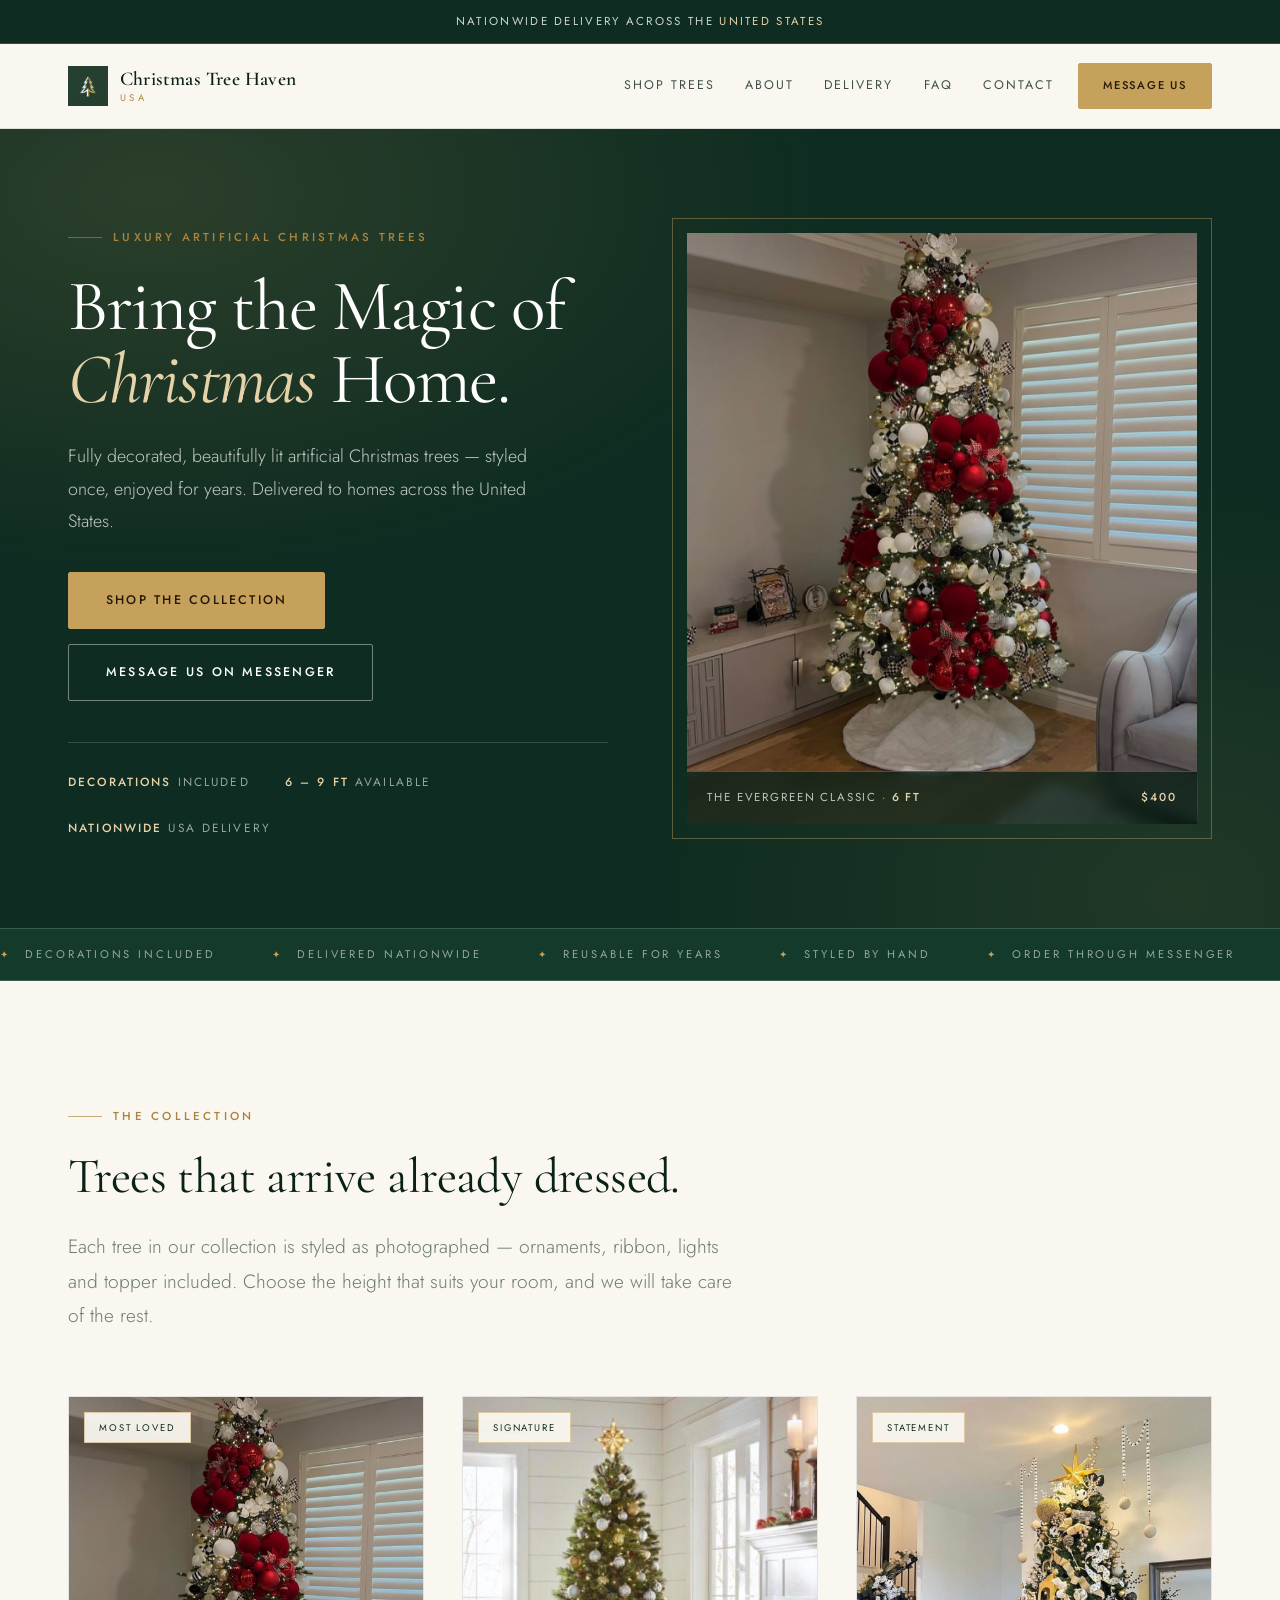
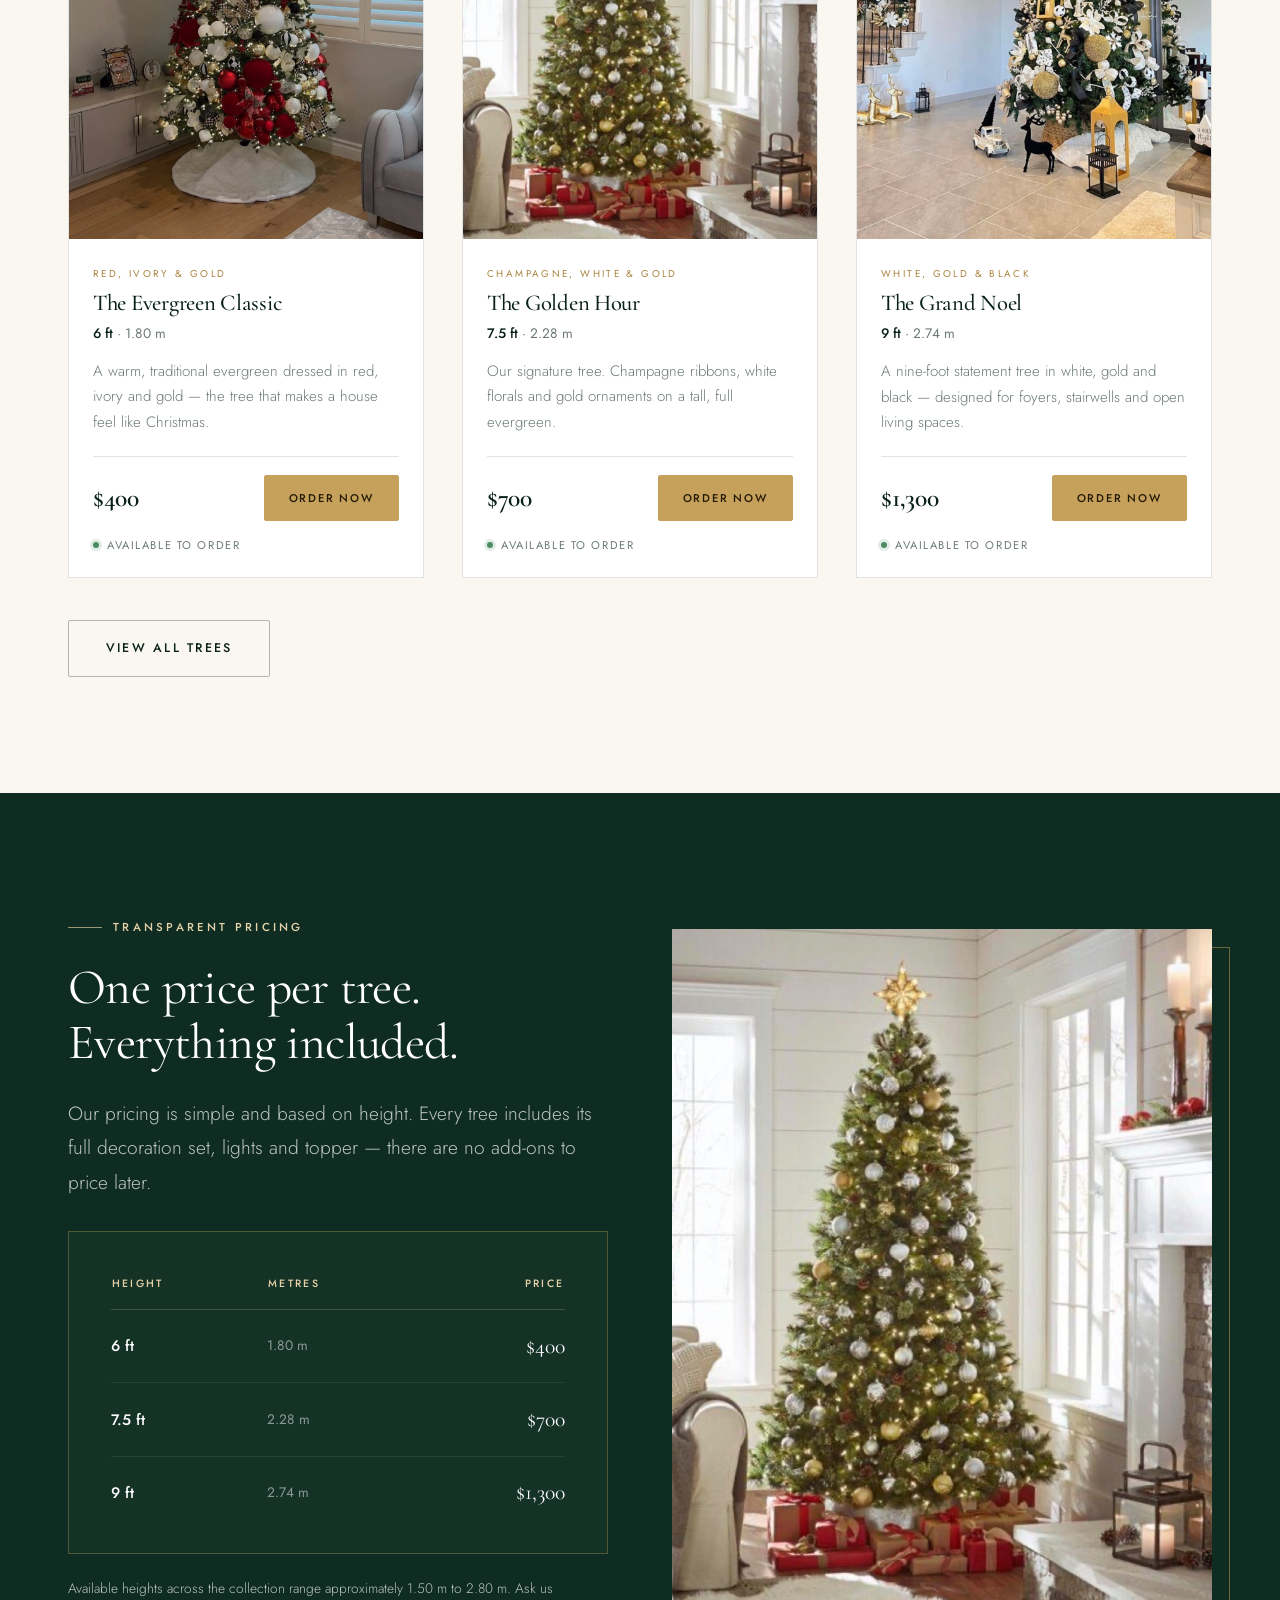
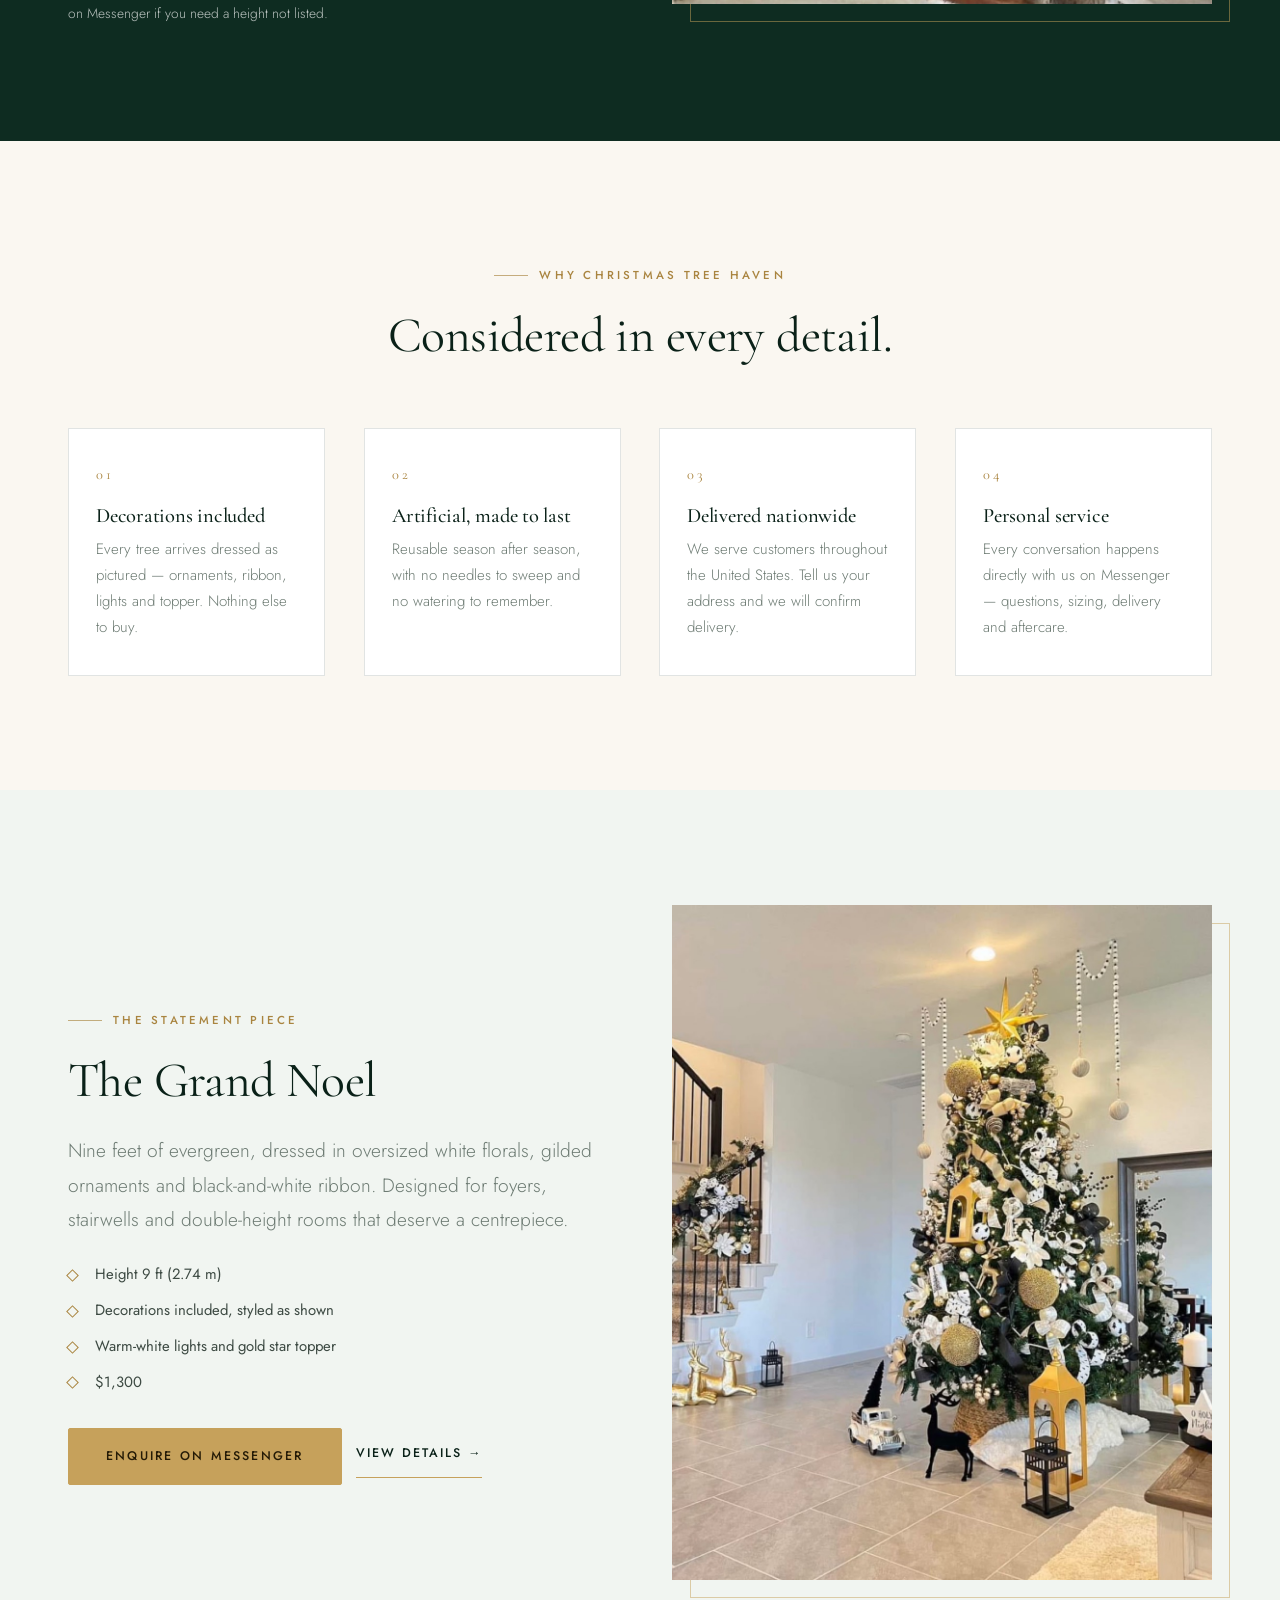
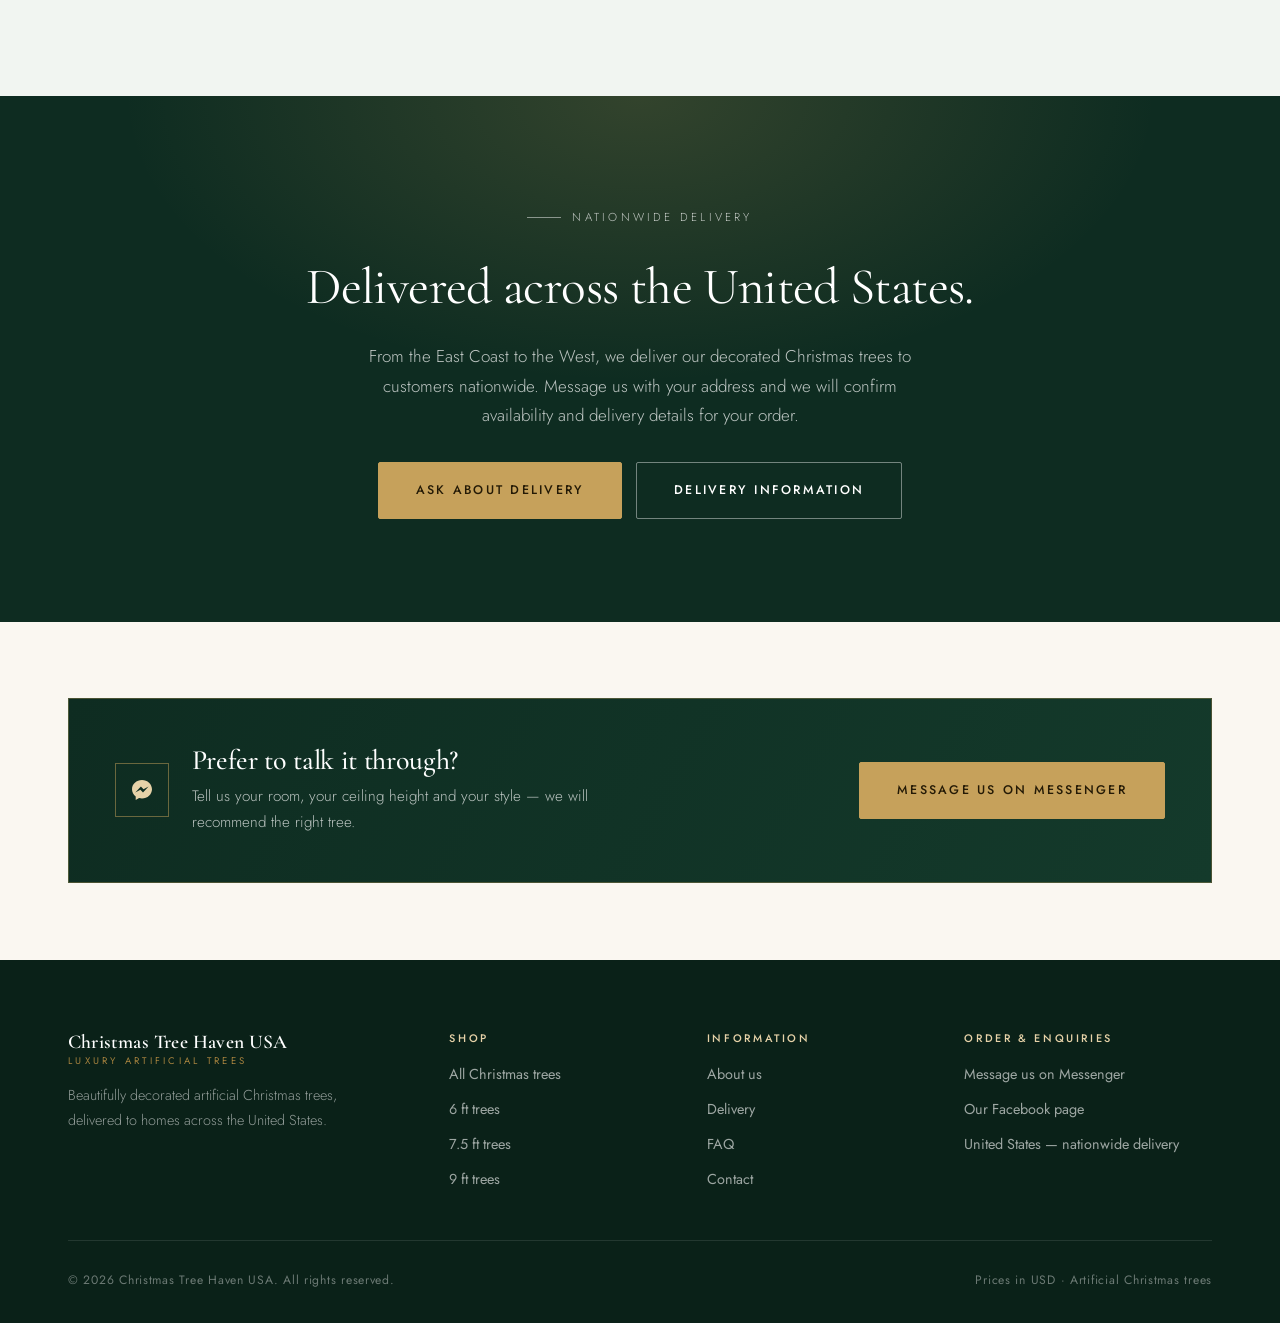
==== commit 90581363: "Mobile: sticky Messenger bar, fix off-canvas drawer overflow, larger tap targets, phone-first type a" ====
--- a/index.html
+++ b/index.html
@@ -2,7 +2,7 @@
 <html lang="en">
 <head>
 <meta charset="UTF-8">
-<meta name="viewport" content="width=device-width, initial-scale=1">
+<meta name="viewport" content="width=device-width, initial-scale=1, viewport-fit=cover">
 <title>Luxury Artificial Christmas Trees for Sale USA | Christmas Tree Haven USA</title>
 <meta name="description" content="Shop luxury artificial Christmas trees for sale in the USA. Beautifully decorated premium Christmas trees in 6 ft, 7.5 ft and 9 ft, with decorations included and nationwide delivery. Order directly through Facebook Messenger.">
 <meta name="theme-color" content="#0E2C21">
--- a/assets/css/style.css
+++ b/assets/css/style.css
@@ -1134,6 +1134,172 @@
   [data-reveal] { opacity: 1; transform: none; }
 }
 
+/* =========================================================================
+   MOBILE REFINEMENTS
+   ========================================================================= */
+
+html { -webkit-tap-highlight-color: transparent; }
+
+/* Balance long headings so they wrap evenly on narrow screens */
+h1, h2, h3, .hero-title, .h2, .display { text-wrap: balance; }
+
+/* The drawer must never sit on top of its own close button */
+.nav { z-index: 90; }
+.brand, .nav-toggle { position: relative; z-index: 121; }
+
+body.nav-open::before {
+  content: "";
+  position: fixed;
+  inset: 0;
+  background: rgba(10, 33, 24, 0.45);
+  z-index: 85;
+  pointer-events: none;
+}
+
+/* Comfortable tap targets everywhere */
+.filters button { min-height: 44px; }
+.nav a { min-height: 46px; display: flex; align-items: center; }
+.btn-link { min-height: 44px; }
+
+/* Price table must never break the layout on a phone */
+.split > *,
+.contact-grid > *,
+.pdp-grid > * { min-width: 0; }
+.price-panel { overflow-x: auto; -webkit-overflow-scrolling: touch; min-width: 0; }
+.price-table { min-width: 270px; }
+
+@media (max-width: 620px) {
+  .price-panel { padding: 1.15rem 1rem; }
+  .price-table { min-width: 230px; font-size: 0.86rem; }
+  .price-table th { font-size: 0.6rem; letter-spacing: 0.16em; }
+  .price-table .price { font-size: 1.15rem; }
+}
+
+/* Touch devices: show the enquiry hint permanently, drop hover lifts */
+@media (hover: none) {
+  .product-media-hint { opacity: 1; transform: none; }
+  .product-card:hover { transform: none; box-shadow: none; }
+  .product-card:hover .product-media img { transform: none; }
+  .value-card:hover { transform: none; }
+}
+
+/* Pressed feedback that reads on touch screens */
+.btn:active { transform: scale(0.985); }
+
+/* Sticky mobile action bar */
+.mobile-bar {
+  position: fixed;
+  left: 0;
+  right: 0;
+  bottom: 0;
+  z-index: 95;
+  display: none;
+  gap: 0.6rem;
+  padding: 0.6rem 0.9rem calc(0.6rem + env(safe-area-inset-bottom));
+  background: rgba(250, 247, 241, 0.97);
+  backdrop-filter: blur(12px);
+  -webkit-backdrop-filter: blur(12px);
+  border-top: 1px solid var(--line);
+  box-shadow: 0 -8px 30px rgba(10, 33, 24, 0.1);
+}
+.mobile-bar .btn {
+  flex: 1 1 0;
+  min-height: 46px;
+  padding: 0.8rem 0.7rem;
+  font-size: 0.74rem;
+  letter-spacing: 0.08em;
+}
+.mobile-bar::after { content: ""; position: fixed; } /* keeps bar above iOS toolbar */
+
+@media (max-width: 960px) {
+  .mobile-bar { display: flex; }
+  body { padding-bottom: calc(78px + env(safe-area-inset-bottom)); }
+
+  /* A closed drawer must not sit off-canvas creating horizontal scroll */
+  .nav {
+    display: none;
+    transform: none;
+  }
+  .nav.is-open {
+    display: flex;
+    animation: drawerIn 0.38s var(--ease) both;
+  }
+
+  /* keep the decorative frame inside the viewport on narrow screens */
+  .split-media::after { inset: 0.7rem 0.7rem -0.7rem 0.7rem; }
+}
+
+@keyframes drawerIn {
+  from { transform: translateX(56px); opacity: 0; }
+  to { transform: none; opacity: 1; }
+}
+
+/* Tablet & phone rhythm */
+@media (max-width: 900px) {
+  .hero-frame, .hero-frame img { min-height: 360px; }
+  .hero-plate { font-size: 0.68rem; }
+  .split-media img { aspect-ratio: 4 / 3; }
+  .pdp-grid { gap: 1.8rem; }
+}
+
+@media (max-width: 620px) {
+  .hero-frame { padding: 0.6rem; }
+  .hero-frame img, .hero-frame { min-height: 300px; }
+  .hero-plate { left: 0.6rem; right: 0.6rem; bottom: 0.6rem; padding: 0.75rem 0.9rem; }
+
+  .btn { padding: 1rem 1.5rem; font-size: 0.74rem; letter-spacing: 0.14em; }
+  .btn-row { gap: 0.7rem; }
+  .btn-row .btn { flex: 1 1 100%; }
+  .btn-row .btn-link { flex: 0 1 auto; }
+
+  .section-head { margin-bottom: 2rem; }
+  .lead { font-size: 1rem; line-height: 1.75; }
+
+  .product-body { padding: 1.3rem 1.2rem 1.2rem; }
+  .product-price { font-size: 1.4rem; }
+  .product-name { font-size: 1.3rem; }
+  .product-summary { font-size: 0.9rem; }
+  .product-avail { margin-top: 0.7rem; }
+
+  .gallery { gap: 0.6rem; }
+  .pdp-title { font-size: 1.9rem; }
+  .pdp-price { font-size: 2rem; }
+  .pdp-actions .btn { width: 100%; }
+  .spec-list li { padding: 0.8rem 0; font-size: 0.88rem; }
+  .check-list li { font-size: 0.9rem; }
+
+  .accordion-trigger { padding: 1.15rem 0; font-size: 1.06rem; }
+
+  .info-list li { flex-direction: column; align-items: flex-start; gap: 0.15rem; }
+  .info-list .v { text-align: left; }
+
+  .breadcrumb { padding-top: 1.1rem; font-size: 0.62rem; letter-spacing: 0.14em; }
+  .messenger-card { padding: 1.4rem; gap: 1.1rem; }
+  .messenger-card h2, .messenger-card h3 { font-size: 1.25rem; }
+  .mm-mark { display: none; }
+
+  .filters { gap: 0.5rem; }
+  .filters button { flex: 1 1 auto; padding: 0.65rem 1rem; }
+
+  .footer-bottom { font-size: 0.72rem; }
+  .value-card { padding: 1.7rem 1.4rem; }
+}
+
+@media (max-width: 380px) {
+  .brand-sub { display: none; }
+  .hero-title { font-size: 2.3rem; }
+  .hero-meta { font-size: 0.62rem; gap: 0.8rem 1.2rem; }
+  .product-name { font-size: 1.24rem; }
+  .mobile-bar .btn { font-size: 0.7rem; letter-spacing: 0.04em; padding-inline: 0.5rem; }
+  .price-table { font-size: 0.8rem; }
+}
+
+/* Landscape phones: keep the hero from eating the viewport */
+@media (max-height: 500px) and (orientation: landscape) {
+  .hero-frame, .hero-frame img { min-height: 240px; }
+  .hero-inner { padding-block: 2rem; }
+}
+
 /* ── Print ──────────────────────────────────────────────────────────── */
 @media print {
   .site-header, .site-footer, .announce, .strip, .btn { display: none !important; }
